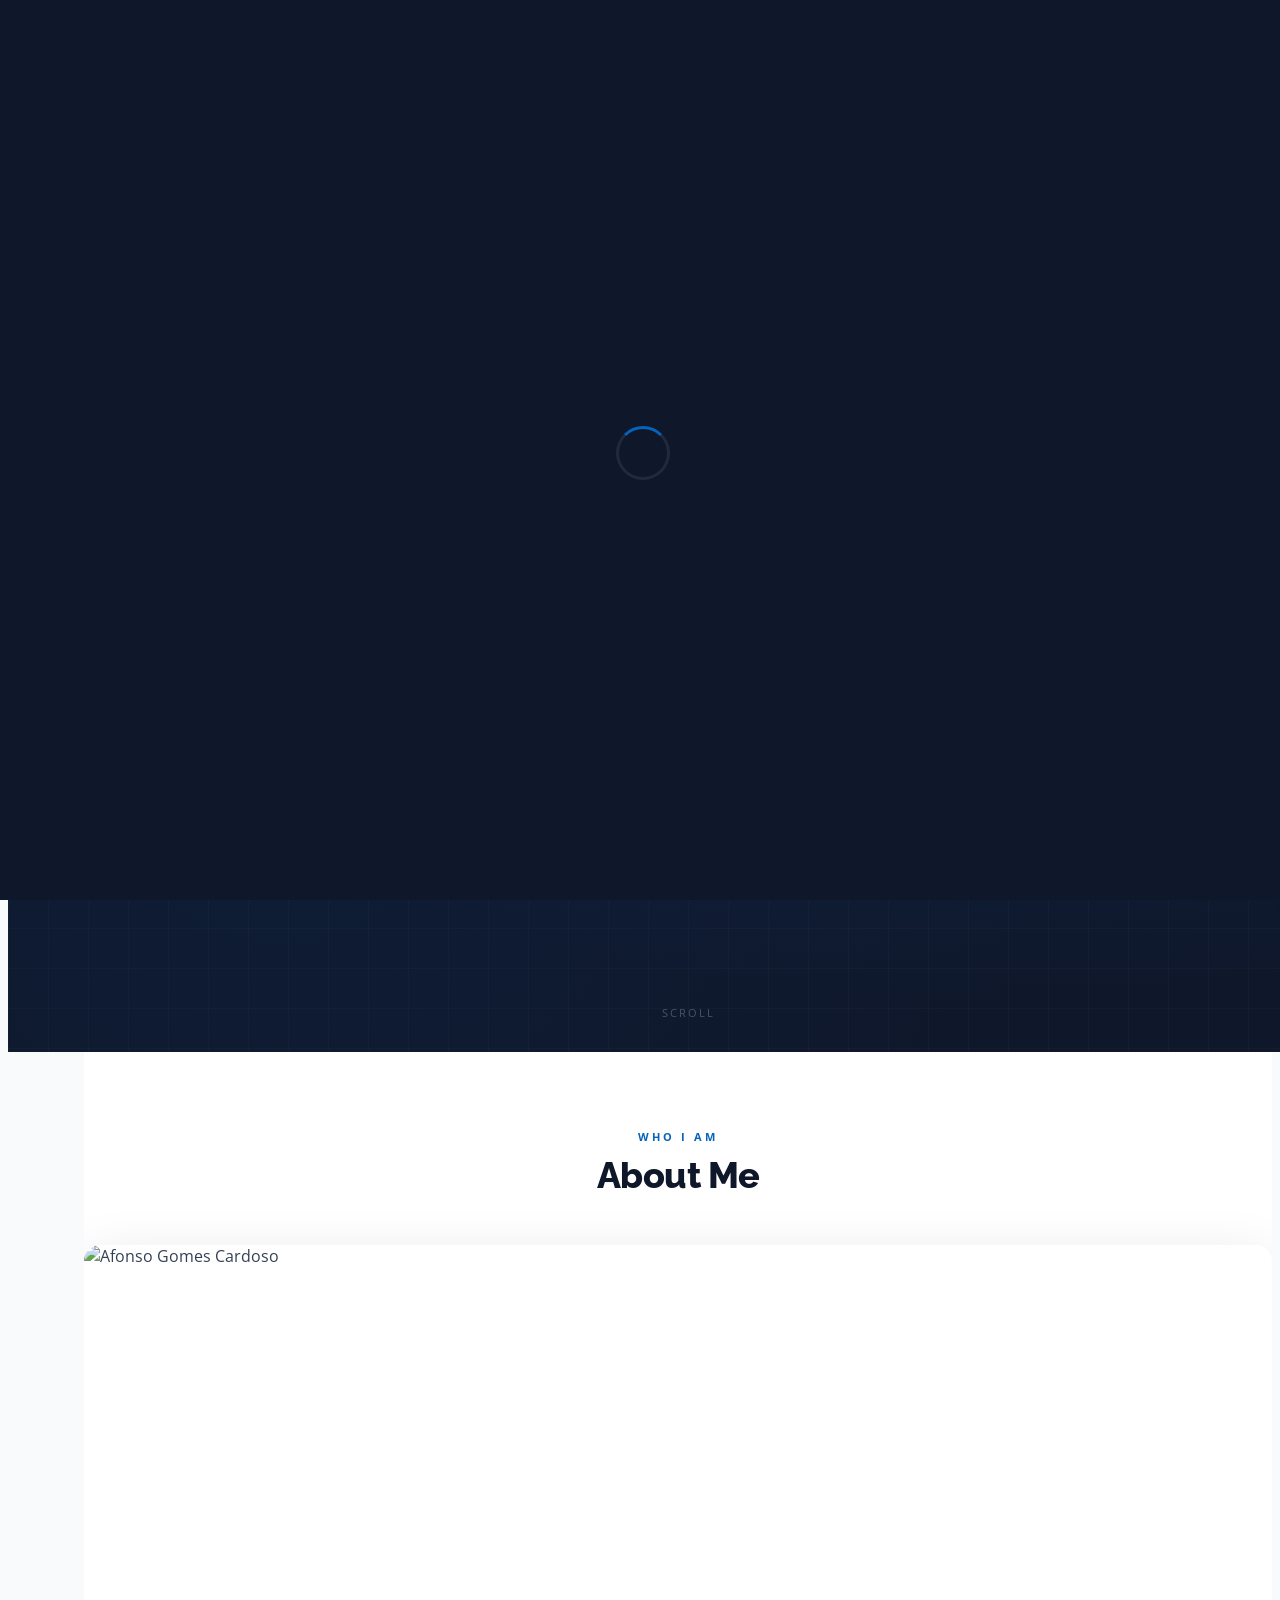
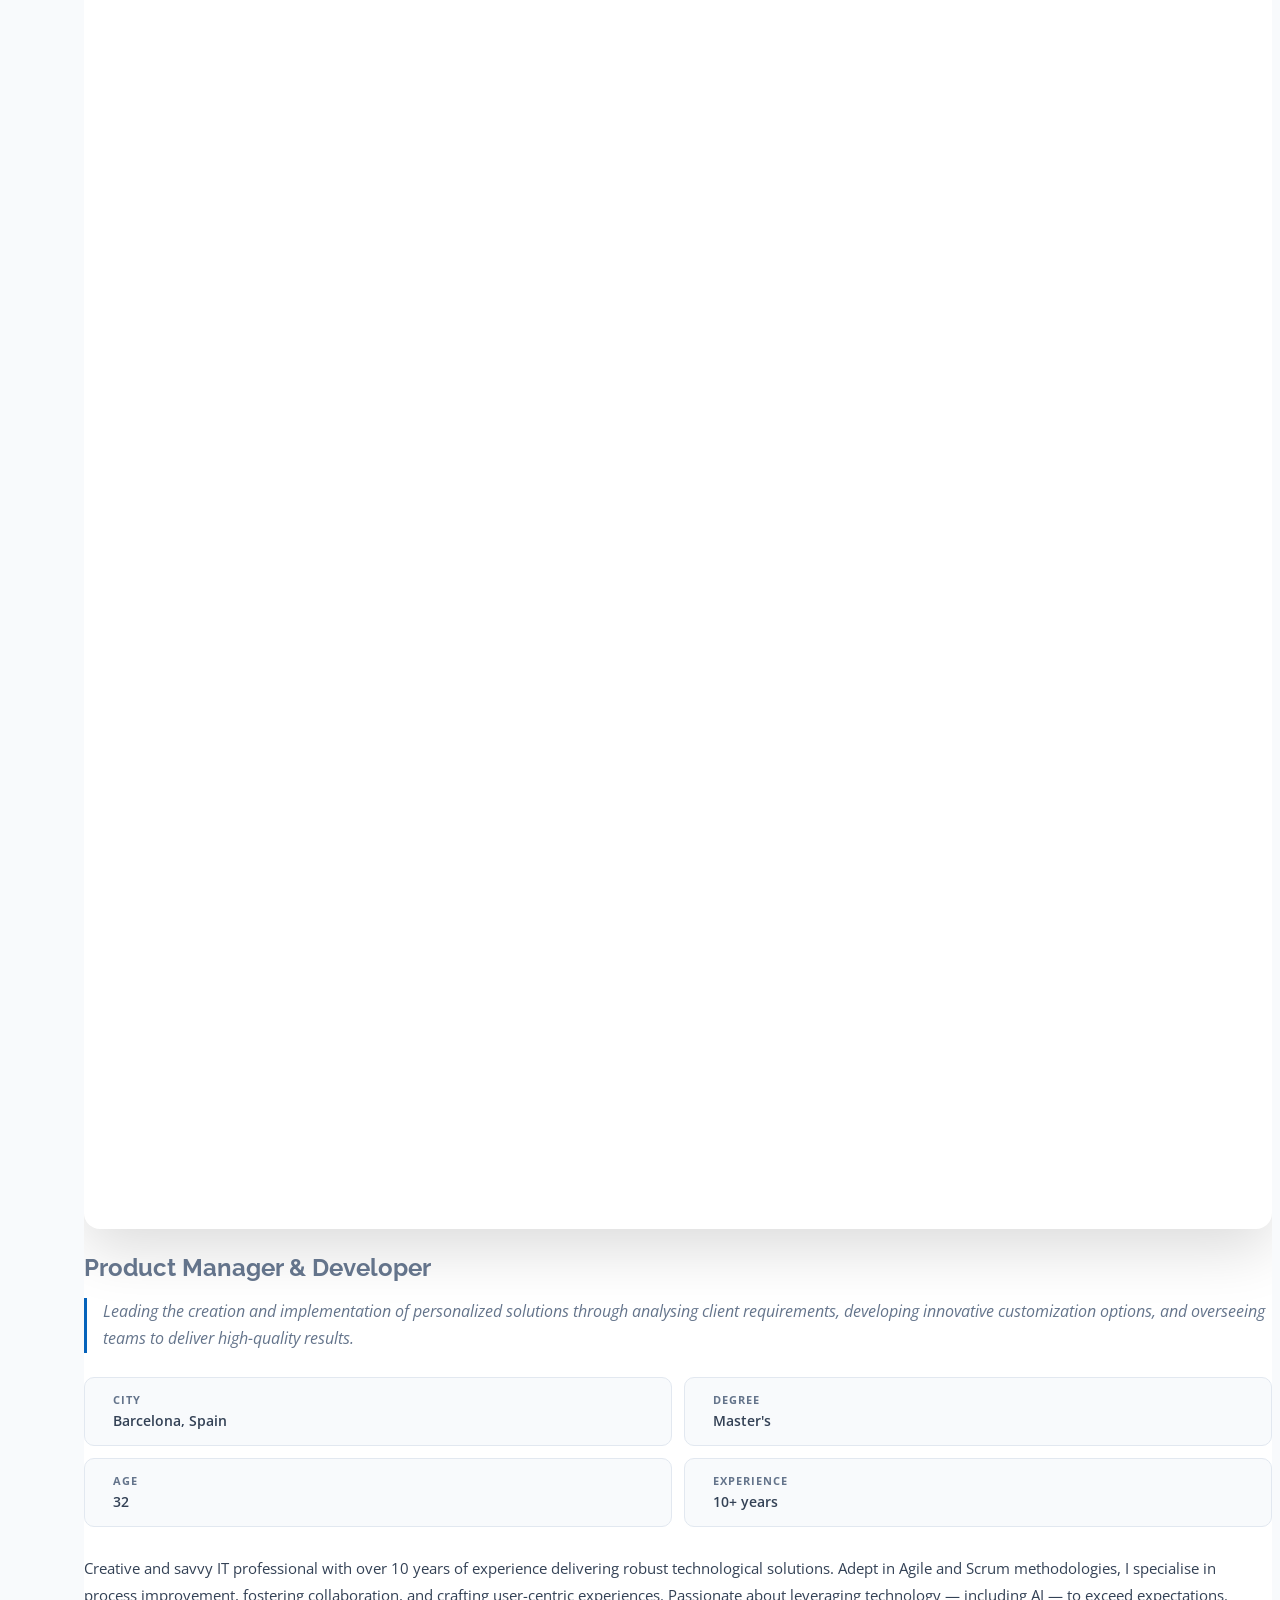
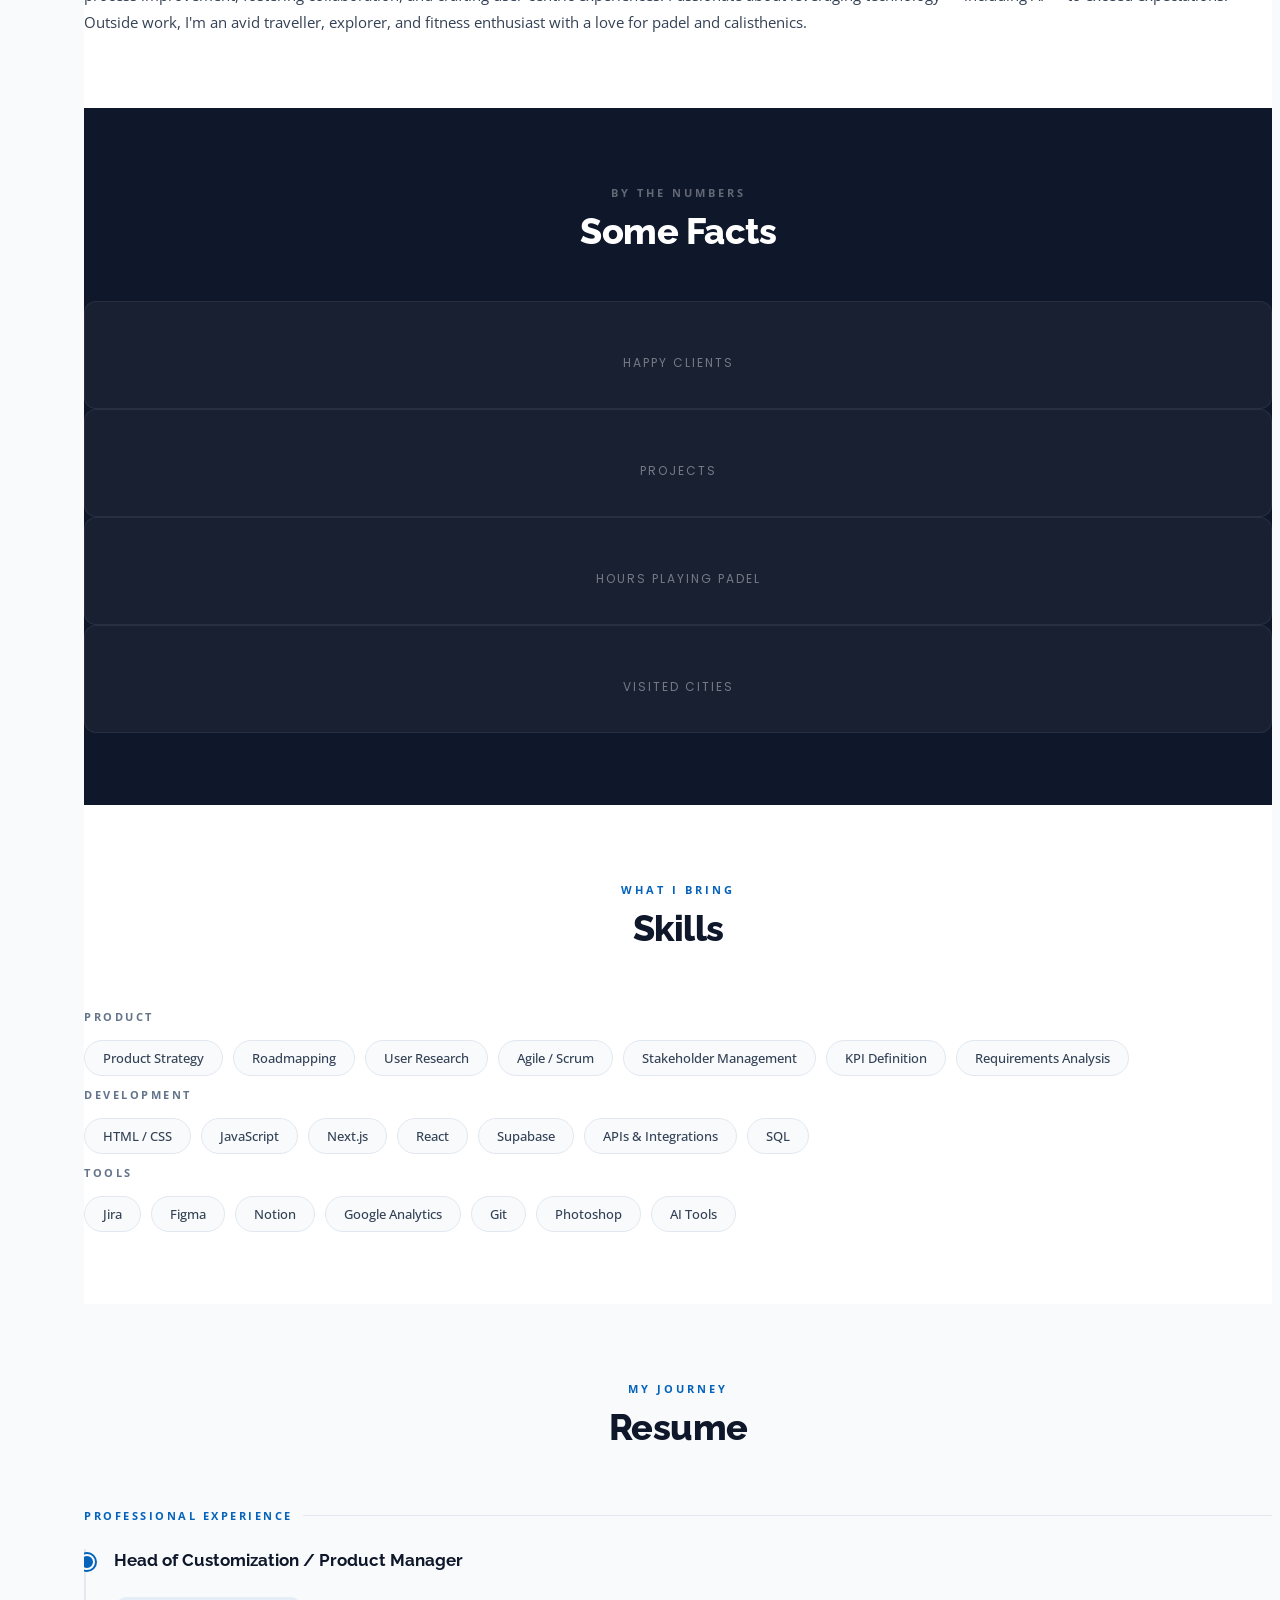
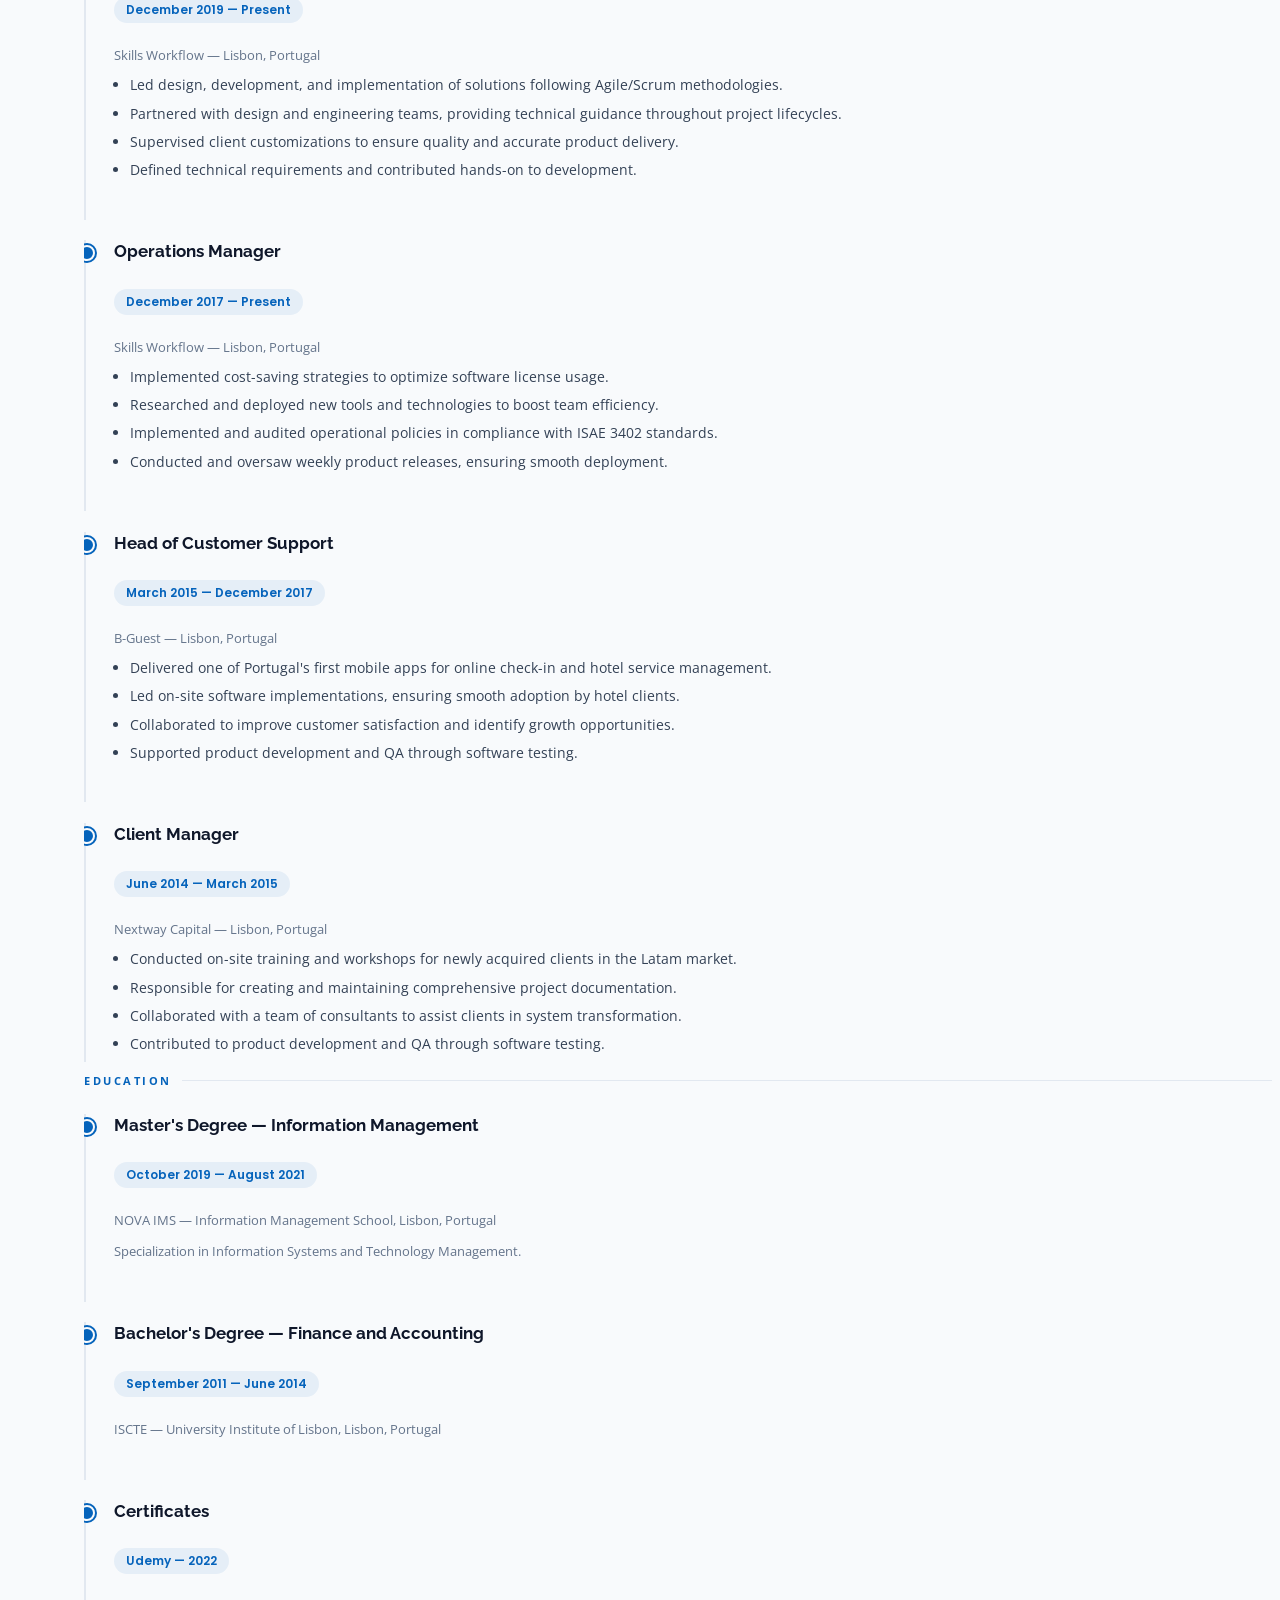
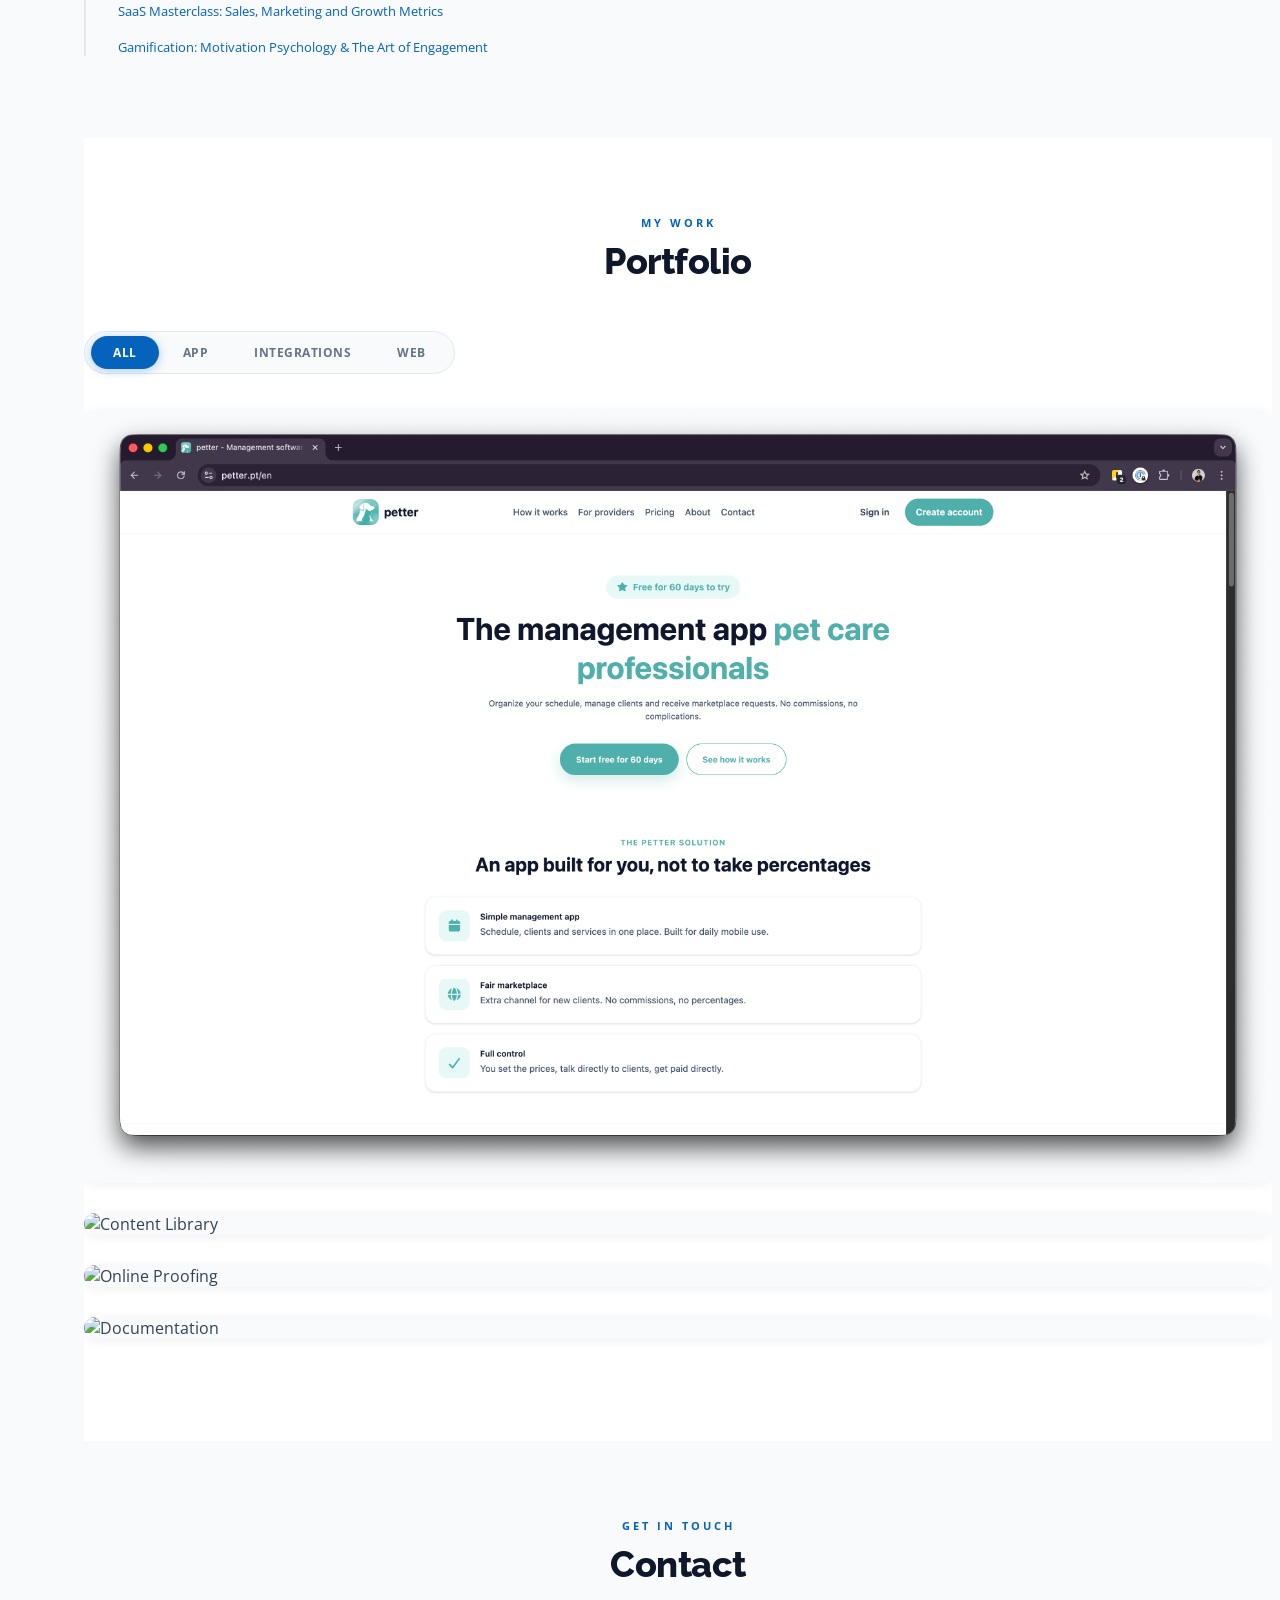
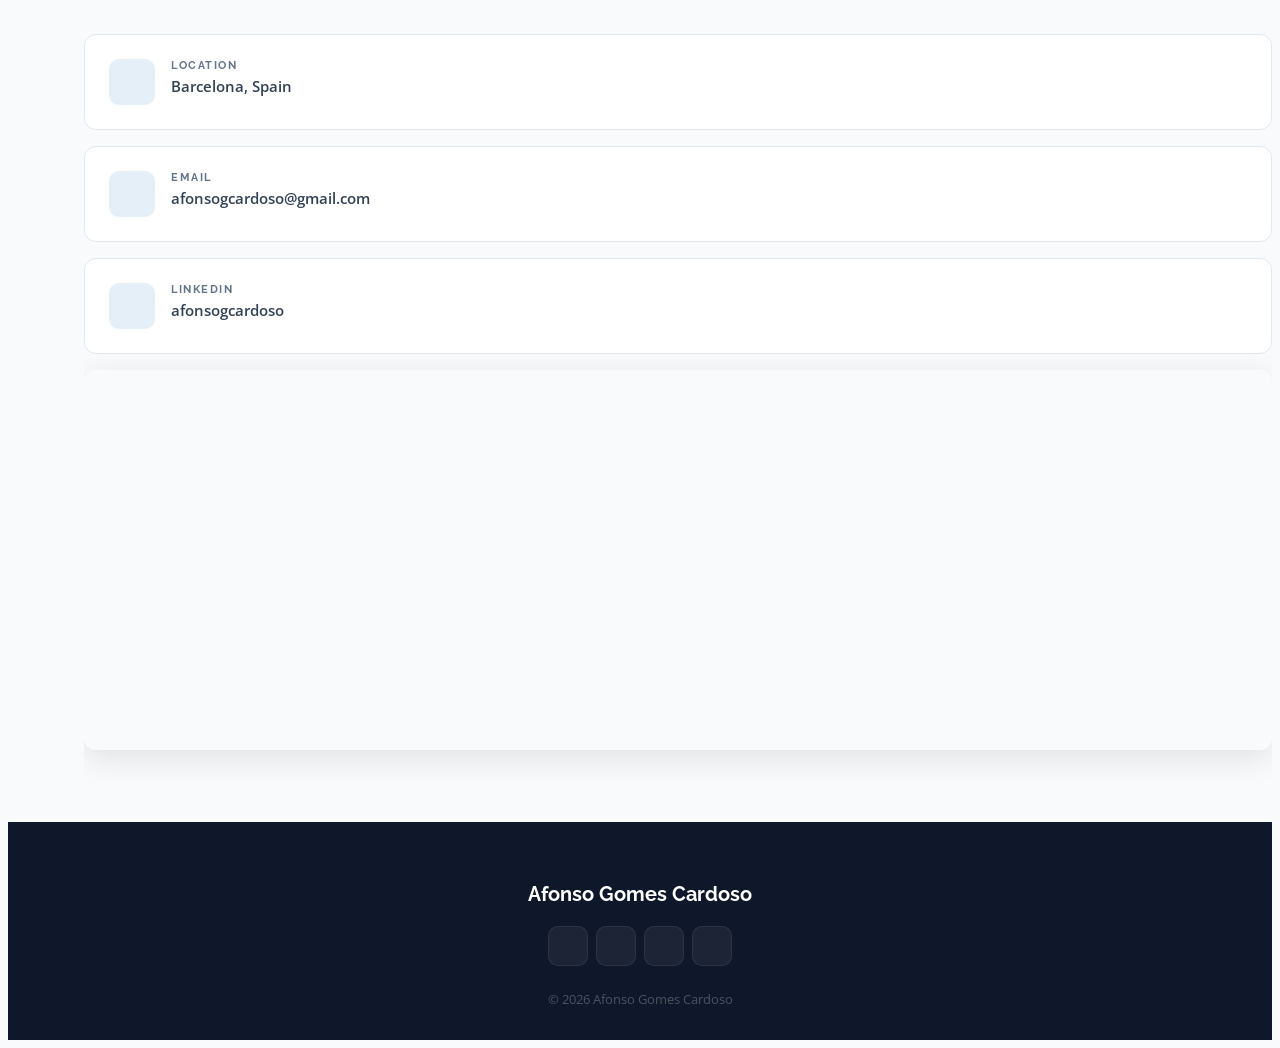
==== index.html @ a1d62394 "Add project details and dynamic rendering for portfolio items - Create a new JavaScript file (projec" ====
<!DOCTYPE html>
<html lang="en">

<head>
  <meta charset="utf-8">
  <meta content="width=device-width, initial-scale=1.0" name="viewport">
  <title>Afonso Gomes Cardoso</title>
  <meta content="Afonso Gomes Cardoso — Product Manager and Developer based in Barcelona. Portfolio of projects in SaaS, integrations, and web." name="description">
  <meta content="Afonso Cardoso, Product Manager, Developer, Portfolio, SaaS, Barcelona" name="keywords">

  <!-- Favicons -->
  <link href="assets/img/favicon.png" rel="icon">
  <link href="assets/img/apple-touch-icon.png" rel="apple-touch-icon">

  <!-- Google Fonts -->
  <link href="https://fonts.googleapis.com/css?family=Open+Sans:300,300i,400,400i,600,600i,700,700i|Raleway:300,300i,400,400i,500,500i,600,600i,700,700i|Poppins:300,300i,400,400i,500,500i,600,600i,700,700i" rel="stylesheet">

  <!-- Vendor CSS -->
  <link href="assets/vendor/aos/aos.css" rel="stylesheet">
  <link href="assets/vendor/bootstrap/css/bootstrap.min.css" rel="stylesheet">
  <link href="assets/vendor/bootstrap-icons/bootstrap-icons.css" rel="stylesheet">
  <link href="assets/vendor/boxicons/css/boxicons.min.css" rel="stylesheet">
  <link href="assets/vendor/glightbox/css/glightbox.min.css" rel="stylesheet">
  <link href="assets/vendor/swiper/swiper-bundle.min.css" rel="stylesheet">

  <!-- Main CSS -->
  <link href="assets/css/style.css" rel="stylesheet">

  <!-- Font Awesome (for fa-* icons) -->
  <script src="https://kit.fontawesome.com/aca8798f2a.js" crossorigin="anonymous"></script>
</head>

<body>

  <!-- Mobile nav toggle -->
  <i class="bi bi-list mobile-nav-toggle d-xl-none"></i>

  <!-- ======= Sidebar ======= -->
  <header id="header" class="d-flex flex-column justify-content-center">
    <nav id="navbar" class="navbar nav-menu">
      <ul>
        <li><a href="#hero"      class="nav-link scrollto active"><i class="bx bx-home"></i>         <span>Home</span></a></li>
        <li><a href="#about"     class="nav-link scrollto">       <i class="bx bx-user"></i>         <span>About</span></a></li>
        <li><a href="#resume"    class="nav-link scrollto">       <i class="bx bx-file-blank"></i>   <span>Resume</span></a></li>
        <li class="has-sub" id="nav-portfolio">
          <a href="#portfolio" class="nav-link scrollto"><i class="bx bx-book-content"></i> <span>Portfolio</span></a>
          <ul class="sub-menu">
            <li><a href="project.html?id=petter">Petter</a></li>
            <li><a href="project.html?id=content-library">Content Library</a></li>
            <li><a href="project.html?id=online-proofing">Online Proofing</a></li>
            <li><a href="project.html?id=documentation">Documentation</a></li>
          </ul>
        </li>
        <li><a href="#contact"   class="nav-link scrollto">       <i class="bx bx-envelope"></i>     <span>Contact</span></a></li>
      </ul>
    </nav>

    <!-- Revolut-style sidebar toggle -->
    <button class="sidebar-toggle-btn" id="sidebarToggle" title="Expand sidebar" aria-label="Toggle sidebar">
      <i class="bi bi-arrow-bar-right"></i>
    </button>
  </header>

  <!-- ======= Hero ======= -->
  <section id="hero">
    <div class="container" data-aos="fade-up" data-aos-delay="100">
      <h1>Afonso Gomes<br>Cardoso</h1>
      <p>I'm a <span class="typed" data-typed-items="Product Manager, Developer, AI Enthusiast, Traveler, Padel Player"></span></p>
      <div class="social-links">
        <a href="https://twitter.com/afonsogcardoso"  target="_blank" title="Twitter">  <i class="fa-brands fa-twitter"></i></a>
        <a href="https://facebook.com/afonsogcardoso" target="_blank" title="Facebook"> <i class="bx bxl-facebook"></i></a>
        <a href="https://instagram.com/afonsogcardoso" target="_blank" title="Instagram"><i class="bx bxl-instagram"></i></a>
        <a href="https://linkedin.com/in/afonsogcardoso" target="_blank" title="LinkedIn"><i class="bx bxl-linkedin"></i></a>
      </div>
    </div>
    <div class="hero-scroll">
      <i class="bi bi-chevron-down"></i>
      <span>scroll</span>
    </div>
  </section>

  <main id="main">

    <!-- ======= About ======= -->
    <section id="about" class="about">
      <div class="container" data-aos="fade-up">

        <div class="section-title">
          <span class="label">Who I am</span>
          <h2>About Me</h2>
        </div>

        <div class="row align-items-center g-5">
          <div class="col-lg-4">
            <div class="profile-img-wrap" data-aos="fade-right" data-aos-delay="100">
              <img src="assets/img/profile-img.jpg" alt="Afonso Gomes Cardoso">
            </div>
          </div>

          <div class="col-lg-8" data-aos="fade-left" data-aos-delay="150">
            <div class="content">
              <h3>Product Manager &amp; Developer</h3>
              <p class="tagline">
                Leading the creation and implementation of personalized solutions through analysing client requirements,
                developing innovative customization options, and overseeing teams to deliver high-quality results.
              </p>

              <div class="info-grid">
                <div class="info-item">
                  <i class="bi bi-geo-alt-fill"></i>
                  <div>
                    <strong>City</strong>
                    <span>Barcelona, Spain</span>
                  </div>
                </div>
                <div class="info-item">
                  <i class="bi bi-mortarboard-fill"></i>
                  <div>
                    <strong>Degree</strong>
                    <span>Master's</span>
                  </div>
                </div>
                <div class="info-item">
                  <i class="bi bi-calendar3"></i>
                  <div>
                    <strong>Age</strong>
                    <span id="ageDisplay"></span>
                  </div>
                </div>
                <div class="info-item">
                  <i class="bi bi-briefcase-fill"></i>
                  <div>
                    <strong>Experience</strong>
                    <span>10+ years</span>
                  </div>
                </div>
              </div>

              <p class="bio">
                Creative and savvy IT professional with over 10 years of experience delivering robust technological
                solutions. Adept in Agile and Scrum methodologies, I specialise in process improvement, fostering
                collaboration, and crafting user-centric experiences. Passionate about leveraging technology —
                including AI — to exceed expectations. Outside work, I'm an avid traveller, explorer, and fitness
                enthusiast with a love for padel and calisthenics.
              </p>
            </div>
          </div>
        </div>

      </div>
    </section>

    <!-- ======= Facts ======= -->
    <section id="facts" class="facts">
      <div class="container" data-aos="fade-up">

        <div class="section-title">
          <span class="label">By the numbers</span>
          <h2>Some Facts</h2>
        </div>

        <div class="row g-4">
          <div class="col-lg-3 col-md-6" data-aos="fade-up" data-aos-delay="0">
            <div class="count-box">
              <i class="bi bi-emoji-smile"></i>
              <span data-purecounter-start="0" data-purecounter-end="232" data-purecounter-duration="1" class="purecounter"></span>
              <p>Happy Clients</p>
            </div>
          </div>
          <div class="col-lg-3 col-md-6" data-aos="fade-up" data-aos-delay="100">
            <div class="count-box">
              <i class="bi bi-journal-richtext"></i>
              <span data-purecounter-start="0" data-purecounter-end="521" data-purecounter-duration="1" class="purecounter"></span>
              <p>Projects</p>
            </div>
          </div>
          <div class="col-lg-3 col-md-6" data-aos="fade-up" data-aos-delay="200">
            <div class="count-box">
              <i class="fa-solid fa-table-tennis-paddle-ball"></i>
              <span data-purecounter-start="0" data-purecounter-end="803" data-purecounter-duration="1" class="purecounter"></span>
              <p>Hours Playing Padel</p>
            </div>
          </div>
          <div class="col-lg-3 col-md-6" data-aos="fade-up" data-aos-delay="300">
            <div class="count-box">
              <i class="fa-solid fa-location-pin"></i>
              <span data-purecounter-start="0" data-purecounter-end="25" data-purecounter-duration="1" class="purecounter"></span>
              <p>Visited Cities</p>
            </div>
          </div>
        </div>

      </div>
    </section>

    <!-- ======= Skills ======= -->
    <section id="skills" class="skills">
      <div class="container" data-aos="fade-up">

        <div class="section-title">
          <span class="label">What I bring</span>
          <h2>Skills</h2>
        </div>

        <div class="row g-5">
          <div class="col-lg-4" data-aos="fade-up" data-aos-delay="0">
            <div class="skill-group">
              <p class="skill-group-title">Product</p>
              <div class="skill-tags">
                <span class="skill-tag">Product Strategy</span>
                <span class="skill-tag">Roadmapping</span>
                <span class="skill-tag">User Research</span>
                <span class="skill-tag">Agile / Scrum</span>
                <span class="skill-tag">Stakeholder Management</span>
                <span class="skill-tag">KPI Definition</span>
                <span class="skill-tag">Requirements Analysis</span>
              </div>
            </div>
          </div>
          <div class="col-lg-4" data-aos="fade-up" data-aos-delay="100">
            <div class="skill-group">
              <p class="skill-group-title">Development</p>
              <div class="skill-tags">
                <span class="skill-tag">HTML / CSS</span>
                <span class="skill-tag">JavaScript</span>
                <span class="skill-tag">Next.js</span>
                <span class="skill-tag">React</span>
                <span class="skill-tag">Supabase</span>
                <span class="skill-tag">APIs &amp; Integrations</span>
                <span class="skill-tag">SQL</span>
              </div>
            </div>
          </div>
          <div class="col-lg-4" data-aos="fade-up" data-aos-delay="200">
            <div class="skill-group">
              <p class="skill-group-title">Tools</p>
              <div class="skill-tags">
                <span class="skill-tag">Jira</span>
                <span class="skill-tag">Figma</span>
                <span class="skill-tag">Notion</span>
                <span class="skill-tag">Google Analytics</span>
                <span class="skill-tag">Git</span>
                <span class="skill-tag">Photoshop</span>
                <span class="skill-tag">AI Tools</span>
              </div>
            </div>
          </div>
        </div>

      </div>
    </section>

    <!-- ======= Resume ======= -->
    <section id="resume" class="resume section-bg">
      <div class="container" data-aos="fade-up">

        <div class="section-title">
          <span class="label">My journey</span>
          <h2>Resume</h2>
        </div>

        <div class="row g-5">

          <!-- Experience -->
          <div class="col-lg-6" data-aos="fade-right" data-aos-delay="0">
            <p class="resume-col-title">Professional Experience</p>

            <div class="resume-item">
              <h4>Head of Customization / Product Manager</h4>
              <h5>December 2019 — Present</h5>
              <p><em>Skills Workflow — Lisbon, Portugal</em></p>
              <ul>
                <li>Led design, development, and implementation of solutions following Agile/Scrum methodologies.</li>
                <li>Partnered with design and engineering teams, providing technical guidance throughout project lifecycles.</li>
                <li>Supervised client customizations to ensure quality and accurate product delivery.</li>
                <li>Defined technical requirements and contributed hands-on to development.</li>
              </ul>
            </div>

            <div class="resume-item">
              <h4>Operations Manager</h4>
              <h5>December 2017 — Present</h5>
              <p><em>Skills Workflow — Lisbon, Portugal</em></p>
              <ul>
                <li>Implemented cost-saving strategies to optimize software license usage.</li>
                <li>Researched and deployed new tools and technologies to boost team efficiency.</li>
                <li>Implemented and audited operational policies in compliance with ISAE 3402 standards.</li>
                <li>Conducted and oversaw weekly product releases, ensuring smooth deployment.</li>
              </ul>
            </div>

            <div class="resume-item">
              <h4>Head of Customer Support</h4>
              <h5>March 2015 — December 2017</h5>
              <p><em>B-Guest — Lisbon, Portugal</em></p>
              <ul>
                <li>Delivered one of Portugal's first mobile apps for online check-in and hotel service management.</li>
                <li>Led on-site software implementations, ensuring smooth adoption by hotel clients.</li>
                <li>Collaborated to improve customer satisfaction and identify growth opportunities.</li>
                <li>Supported product development and QA through software testing.</li>
              </ul>
            </div>

            <div class="resume-item">
              <h4>Client Manager</h4>
              <h5>June 2014 — March 2015</h5>
              <p><em>Nextway Capital — Lisbon, Portugal</em></p>
              <ul>
                <li>Conducted on-site training and workshops for newly acquired clients in the Latam market.</li>
                <li>Responsible for creating and maintaining comprehensive project documentation.</li>
                <li>Collaborated with a team of consultants to assist clients in system transformation.</li>
                <li>Contributed to product development and QA through software testing.</li>
              </ul>
            </div>
          </div>

          <!-- Education -->
          <div class="col-lg-6" data-aos="fade-left" data-aos-delay="100">
            <p class="resume-col-title">Education</p>

            <div class="resume-item">
              <h4>Master's Degree — Information Management</h4>
              <h5>October 2019 — August 2021</h5>
              <p><em>NOVA IMS — Information Management School, Lisbon, Portugal</em></p>
              <p>Specialization in Information Systems and Technology Management.</p>
            </div>

            <div class="resume-item">
              <h4>Bachelor's Degree — Finance and Accounting</h4>
              <h5>September 2011 — June 2014</h5>
              <p><em>ISCTE — University Institute of Lisbon, Lisbon, Portugal</em></p>
            </div>

            <div class="resume-item">
              <h4>Certificates</h4>
              <h5>Udemy — 2022</h5>
              <p>
                <a href="https://www.udemy.com/certificate/UC-fd7ee09e-9f47-40e6-9e43-182b4ed7124b/" target="_blank" class="cert-link">
                  <i class="bi bi-box-arrow-up-right"></i> SaaS Masterclass: Sales, Marketing and Growth Metrics
                </a>
              </p>
              <p>
                <a href="https://www.udemy.com/certificate/UC-fd7ee09e-9f47-40e6-9e43-182b4ed7124b/" target="_blank" class="cert-link">
                  <i class="bi bi-box-arrow-up-right"></i> Gamification: Motivation Psychology &amp; The Art of Engagement
                </a>
              </p>
            </div>
          </div>

        </div>
      </div>
    </section>

    <!-- ======= Portfolio ======= -->
    <section id="portfolio" class="portfolio">
      <div class="container" data-aos="fade-up">

        <div class="section-title">
          <span class="label">My work</span>
          <h2>Portfolio</h2>
        </div>

        <div class="row">
          <div class="col-lg-12 d-flex justify-content-center" data-aos="fade-up" data-aos-delay="100">
            <ul id="portfolio-flters">
              <li data-filter="*" class="filter-active">All</li>
              <li data-filter=".filter-app">App</li>
              <li data-filter=".filter-integration">Integrations</li>
              <li data-filter=".filter-web">Web</li>
            </ul>
          </div>
        </div>

        <div class="row portfolio-container" data-aos="fade-up" data-aos-delay="200">

          <div class="col-lg-4 col-md-6 portfolio-item filter-app">
            <div class="portfolio-wrap" data-project="petter">
              <img src="assets/img/portfolio/petter.png" class="img-fluid" alt="Petter">
              <div class="portfolio-info">
                <h4>Petter</h4>
                <p>Web App &amp; iOS</p>
                <span class="portfolio-cta">View Project <i class="bi bi-arrow-right"></i></span>
              </div>
            </div>
          </div>

          <div class="col-lg-4 col-md-6 portfolio-item filter-integration">
            <div class="portfolio-wrap" data-project="content-library">
              <img src="assets/img/portfolio/content-library.png" class="img-fluid" alt="Content Library">
              <div class="portfolio-info">
                <h4>Content Library</h4>
                <p>DAM Integration</p>
                <span class="portfolio-cta">View Project <i class="bi bi-arrow-right"></i></span>
              </div>
            </div>
          </div>

          <div class="col-lg-4 col-md-6 portfolio-item filter-integration">
            <div class="portfolio-wrap" data-project="online-proofing">
              <img src="assets/img/portfolio/online-proofing.png" class="img-fluid" alt="Online Proofing">
              <div class="portfolio-info">
                <h4>Online Proofing</h4>
                <p>Platform Integration</p>
                <span class="portfolio-cta">View Project <i class="bi bi-arrow-right"></i></span>
              </div>
            </div>
          </div>

          <div class="col-lg-4 col-md-6 portfolio-item filter-web">
            <div class="portfolio-wrap" data-project="documentation">
              <img src="assets/img/portfolio/documentation.png" class="img-fluid" alt="Documentation">
              <div class="portfolio-info">
                <h4>Documentation</h4>
                <p>Knowledge Base</p>
                <span class="portfolio-cta">View Project <i class="bi bi-arrow-right"></i></span>
              </div>
            </div>
          </div>

        </div>

      </div>
    </section>

    <!-- ======= Contact ======= -->
    <section id="contact" class="contact section-bg">
      <div class="container" data-aos="fade-up">

        <div class="section-title">
          <span class="label">Get in touch</span>
          <h2>Contact</h2>
        </div>

        <div class="row g-4 align-items-start">
          <div class="col-lg-4" data-aos="fade-right" data-aos-delay="100">

            <div class="info-card">
              <div class="icon"><i class="bi bi-geo-alt"></i></div>
              <div>
                <h4>Location</h4>
                <p>Barcelona, Spain</p>
              </div>
            </div>

            <div class="info-card">
              <div class="icon"><i class="bi bi-envelope"></i></div>
              <div>
                <h4>Email</h4>
                <p><a href="mailto:afonsogcardoso@gmail.com">afonsogcardoso@gmail.com</a></p>
              </div>
            </div>

            <div class="info-card">
              <div class="icon"><i class="bx bxl-linkedin"></i></div>
              <div>
                <h4>LinkedIn</h4>
                <p><a href="https://linkedin.com/in/afonsogcardoso" target="_blank">afonsogcardoso</a></p>
              </div>
            </div>

          </div>

          <div class="col-lg-8" data-aos="fade-left" data-aos-delay="150">
            <div class="map-wrap">
              <iframe src="https://www.google.com/maps/d/embed?mid=1mO9BC2ld4XmUBablrmhHzCXHt04nGuI&ehbc=2E312F&noprof=1" allowfullscreen loading="lazy"></iframe>
            </div>
          </div>
        </div>

      </div>
    </section>

  </main>

  <!-- ======= Footer ======= -->
  <footer id="footer">
    <div class="container">
      <h3>Afonso Gomes Cardoso</h3>
      <div class="social-links">
        <a href="https://twitter.com/afonsogcardoso"   target="_blank" title="Twitter">  <i class="bx bxl-twitter"></i></a>
        <a href="https://facebook.com/afonsogcardoso"  target="_blank" title="Facebook"> <i class="bx bxl-facebook"></i></a>
        <a href="https://instagram.com/afonsogcardoso" target="_blank" title="Instagram"><i class="bx bxl-instagram"></i></a>
        <a href="https://linkedin.com/in/afonsogcardoso" target="_blank" title="LinkedIn"><i class="bx bxl-linkedin"></i></a>
      </div>
      <div class="copyright">
        &copy; <span id="footerYear"></span> Afonso Gomes Cardoso
      </div>
    </div>
  </footer>

  <!-- ======= Portfolio Drawer ======= -->
  <div class="portfolio-drawer" id="portfolioDrawer" role="dialog" aria-modal="true" aria-label="Project details">
    <div class="drawer-overlay" id="drawerOverlay"></div>
    <div class="drawer-panel" id="drawerPanel">
      <div class="drawer-header">
        <div class="drawer-meta">
          <span class="drawer-category" id="drawerCategory"></span>
          <h2 class="drawer-title" id="drawerTitle"></h2>
        </div>
        <button class="drawer-close" id="drawerClose" aria-label="Close"><i class="bi bi-x-lg"></i></button>
      </div>
      <div class="drawer-body" id="drawerBody"></div>
    </div>
  </div>

  <div id="preloader"></div>
  <a href="#" class="back-to-top d-flex align-items-center justify-content-center">
    <i class="bi bi-arrow-up-short"></i>
  </a>

  <!-- Vendor JS -->
  <script src="assets/vendor/aos/aos.js"></script>
  <script src="assets/vendor/bootstrap/js/bootstrap.bundle.min.js"></script>
  <script src="assets/vendor/glightbox/js/glightbox.min.js"></script>
  <script src="assets/vendor/isotope-layout/isotope.pkgd.min.js"></script>
  <script src="assets/vendor/php-email-form/validate.js"></script>
  <script src="assets/vendor/purecounter/purecounter.js"></script>
  <script src="assets/vendor/swiper/swiper-bundle.min.js"></script>
  <script src="assets/vendor/typed.js/typed.min.js"></script>
  <script src="assets/vendor/waypoints/noframework.waypoints.js"></script>

  <!-- Main JS -->
  <script src="assets/js/main.js"></script>

  <script>
    /* ── Utilities ─────────────────────────────────────────── */
    document.getElementById('footerYear').textContent = new Date().getFullYear();
    (function() {
      var dob = new Date(1993, 11, 23), today = new Date();
      var age = today.getFullYear() - dob.getFullYear();
      if (today < new Date(today.getFullYear(), dob.getMonth(), dob.getDate())) age--;
      var el = document.getElementById('ageDisplay');
      if (el) el.textContent = age;
    })();

    /* ── Sidebar Toggle (Revolut-style) ────────────────────── */
    (function() {
      var header  = document.getElementById('header');
      var main    = document.getElementById('main');
      var btn     = document.getElementById('sidebarToggle');
      var icon    = btn.querySelector('i');

      function setExpanded(expanded) {
        header.classList.toggle('sidebar-expanded', expanded);
        main.classList.toggle('sidebar-expanded', expanded);
        icon.className = expanded ? 'bi bi-arrow-bar-left' : 'bi bi-arrow-bar-right';
        btn.title = expanded ? 'Collapse sidebar' : 'Expand sidebar';
        try { localStorage.setItem('sidebarExpanded', expanded ? '1' : '0'); } catch(e) {}
      }

      // Restore saved state
      try {
        if (localStorage.getItem('sidebarExpanded') === '1') setExpanded(true);
      } catch(e) {}

      btn.addEventListener('click', function() {
        setExpanded(!header.classList.contains('sidebar-expanded'));
      });
    })();

    /* ── Portfolio sub-menu toggle ─────────────────────────── */
    (function() {
      var portfolioLi = document.getElementById('nav-portfolio');
      if (!portfolioLi) return;
      portfolioLi.querySelector('a.scrollto').addEventListener('click', function() {
        portfolioLi.classList.toggle('open');
      });
    })();

    /* ── Portfolio Drawer ───────────────────────────────────── */
    (function() {
      var projects = {
        'petter': {
          title:       'Petter',
          category:    'App · Web & iOS',
          image:       'assets/img/portfolio/petter-webapp.png',
          description: 'A scheduling and client management platform built for pet care service providers — groomers, vets, pet sitters, and pet hotels. Manage appointments, clients, and animals in one place, all without commission fees.',
          highlights: [
            'Calendar-based scheduling with day, week, month, and list views',
            'Unlimited client & animal profiles with medical history and notes',
            'Commission-free marketplace to attract new customers',
            'Stripe-powered payment links + native iOS app with offline support',
            'Team access with role-based permissions (Owner, Admin, Member)',
            'Recurring appointments, custom intake forms, and WhatsApp confirmations'
          ],
          link:          'project.html?id=petter',
          linkLabel:     'Full Case Study',
          externalLink:  'https://petter.pt',
          externalLabel: 'Visit petter.pt'
        },
        'content-library': {
          title:       'Content Library',
          category:    'Integration · DAM',
          image:       'assets/img/portfolio/content-library.png',
          description: 'Integration between a project management platform and a Digital Asset Management (DAM) system, enabling seamless asset discovery and task creation without leaving the core workflow.',
          highlights: [
            'Embedded DAM search and filtering inside the project management UI',
            'Asset selection and batch management via shopping cart',
            'Structured process for specifying asset changes and modifications',
            'Automated task generation directly from asset requests'
          ],
          link:      'project.html?id=content-library',
          linkLabel: 'Full Case Study'
        },
        'online-proofing': {
          title:       'Online Proofing',
          category:    'Integration · Review & Approval',
          image:       'assets/img/portfolio/online-proofing.png',
          description: 'Integration between a project management platform and an online proofing tool, bringing review and approval workflows directly into the core application — no context switching required.',
          highlights: [
            'Embedded proofing viewer inside the project management context',
            'Real-time annotations and feedback synchronisation',
            'Automated approval status updates to project tasks',
            'File versioning maintained consistently across both platforms'
          ],
          link:      'project.html?id=online-proofing',
          linkLabel: 'Full Case Study'
        },
        'documentation': {
          title:       'Documentation',
          category:    'Web · Knowledge Base',
          image:       'assets/img/portfolio/documentation.png',
          description: 'A documentation website to centralise product knowledge, guides, and release notes — making information accessible to both customers and internal teams in a clean, searchable format.',
          highlights: [
            'Full-text search across all articles and categories',
            'Versioned content for different product releases',
            'Structured navigation with clear hierarchy',
            'Embedded videos, screenshots, and interactive examples'
          ],
          link:      'project.html?id=documentation',
          linkLabel: 'Full Case Study'
        }
      };

      var drawer       = document.getElementById('portfolioDrawer');
      var drawerTitle  = document.getElementById('drawerTitle');
      var drawerCat    = document.getElementById('drawerCategory');
      var drawerBody   = document.getElementById('drawerBody');
      var drawerOverlay= document.getElementById('drawerOverlay');
      var drawerClose  = document.getElementById('drawerClose');

      function openDrawer(key) {
        var p = projects[key];
        if (!p) return;

        drawerTitle.textContent = p.title;
        drawerCat.textContent   = p.category;

        var bullets = p.highlights.map(function(h) {
          return '<li>' + h + '</li>';
        }).join('');

        var extBtn = p.externalLink
          ? '<a href="' + p.externalLink + '" target="_blank" rel="noopener" class="drawer-btn-secondary">'
            + '<i class="bi bi-box-arrow-up-right"></i> ' + (p.externalLabel || 'Visit Site') + '</a>'
          : '';

        drawerBody.innerHTML =
          '<img src="' + p.image + '" class="drawer-screenshot" alt="' + p.title + '">' +
          '<div class="drawer-content">' +
            '<span class="drawer-label">About this project</span>' +
            '<p class="drawer-description">' + p.description + '</p>' +
            '<span class="drawer-label">Highlights</span>' +
            '<ul class="drawer-highlights">' + bullets + '</ul>' +
          '</div>' +
          '<div class="drawer-actions">' +
            '<a href="' + p.link + '" class="drawer-btn-primary">' +
              '<i class="bi bi-arrow-right"></i> ' + (p.linkLabel || 'View Details') +
            '</a>' +
            extBtn +
          '</div>';

        drawer.classList.add('open');
        document.body.style.overflow = 'hidden';
        drawerClose.focus();
      }

      function closeDrawer() {
        drawer.classList.remove('open');
        document.body.style.overflow = '';
      }

      document.querySelectorAll('.portfolio-wrap[data-project]').forEach(function(wrap) {
        wrap.addEventListener('click', function() { openDrawer(this.dataset.project); });
        // Keyboard accessibility
        wrap.setAttribute('tabindex', '0');
        wrap.addEventListener('keydown', function(e) {
          if (e.key === 'Enter' || e.key === ' ') { e.preventDefault(); openDrawer(this.dataset.project); }
        });
      });

      drawerOverlay.addEventListener('click', closeDrawer);
      drawerClose.addEventListener('click', closeDrawer);
      document.addEventListener('keydown', function(e) {
        if (e.key === 'Escape') closeDrawer();
      });
    })();
  </script>

</body>
</html>
---- assets/css/style.css ----
/*--------------------------------------------------------------
# Design System
--------------------------------------------------------------*/
:root {
  --primary:      #0563bb;
  --primary-dark: #0449a0;
  --dark:         #0f172a;
  --dark-2:       #1e293b;
  --text:         #334155;
  --text-light:   #64748b;
  --bg:           #f8fafc;
  --bg-alt:       #ffffff;
  --border:       #e2e8f0;
  --radius:       12px;
  --shadow-sm:    0 2px 12px rgba(0,0,0,0.06);
  --shadow-md:    0 8px 32px rgba(0,0,0,0.10);
  --shadow-lg:    0 20px 60px rgba(0,0,0,0.14);
}

/*--------------------------------------------------------------
# General
--------------------------------------------------------------*/
body {
  font-family: "Open Sans", sans-serif;
  color: var(--text);
  background: var(--bg);
}
a { color: var(--primary); text-decoration: none; }
a:hover { color: var(--primary-dark); text-decoration: none; }
h1, h2, h3, h4, h5, h6 { font-family: "Raleway", sans-serif; }

/*--------------------------------------------------------------
# Back to top
--------------------------------------------------------------*/
.back-to-top {
  position: fixed;
  visibility: hidden;
  opacity: 0;
  right: 20px;
  bottom: 20px;
  z-index: 996;
  background: var(--primary);
  width: 40px;
  height: 40px;
  border-radius: 10px;
  transition: all 0.3s;
  box-shadow: 0 4px 16px rgba(5,99,187,0.35);
}
.back-to-top i { font-size: 22px; color: #fff; line-height: 0; }
.back-to-top:hover { background: var(--primary-dark); transform: translateY(-2px); }
.back-to-top.active { visibility: visible; opacity: 1; }

/*--------------------------------------------------------------
# Preloader
--------------------------------------------------------------*/
#preloader {
  position: fixed;
  top: 0; left: 0; right: 0; bottom: 0;
  z-index: 9999;
  background: var(--dark);
}
#preloader:before {
  content: "";
  position: fixed;
  top: calc(50% - 24px);
  left: calc(50% - 24px);
  border: 3px solid rgba(255,255,255,0.08);
  border-top-color: var(--primary);
  border-radius: 50%;
  width: 48px;
  height: 48px;
  animation: animate-preloader 0.7s linear infinite;
}
@keyframes animate-preloader {
  0%   { transform: rotate(0deg); }
  100% { transform: rotate(360deg); }
}

/*--------------------------------------------------------------
# Disable AOS delay on mobile
--------------------------------------------------------------*/
@media screen and (max-width: 768px) {
  [data-aos-delay] { transition-delay: 0 !important; }
}

/*--------------------------------------------------------------
# Header / Sidebar
--------------------------------------------------------------*/
#header {
  position: fixed;
  top: 0; left: 0; bottom: 0;
  z-index: 9997;
  padding: 20px 12px;
  background: var(--dark);
  width: 76px;
  transition: all 0.3s;
  overflow: hidden;
  display: flex;
  flex-direction: column;
  justify-content: center;
}
@media (max-width: 992px) {
  #header {
    width: 280px;
    left: -280px;
    padding: 24px 20px;
  }
}
@media (min-width: 992px) {
  #main { margin-left: 76px; }
}

/*--------------------------------------------------------------
# Navigation
--------------------------------------------------------------*/
.nav-menu { padding: 0; display: block; }
.nav-menu * { margin: 0; padding: 0; list-style: none; }
.nav-menu > ul > li { position: relative; white-space: nowrap; }

.nav-menu a,
.nav-menu a:focus {
  display: flex;
  align-items: center;
  color: rgba(255,255,255,0.45);
  padding: 10px 14px;
  margin-bottom: 4px;
  font-size: 14px;
  border-radius: 10px;
  height: 50px;
  width: 100%;
  overflow: hidden;
  transition: 0.25s;
}
.nav-menu a i,
.nav-menu a:focus i { font-size: 20px; min-width: 20px; }

.nav-menu a span,
.nav-menu a:focus span {
  padding-left: 10px;
  color: rgba(255,255,255,0.45);
  font-weight: 500;
}

@media (min-width: 992px) {
  .nav-menu a,
  .nav-menu a:focus { width: 50px; }
  .nav-menu a span,
  .nav-menu a:focus span { display: none; }
}

.nav-menu a:hover,
.nav-menu .active,
.nav-menu .active:focus,
.nav-menu li:hover > a {
  color: #fff;
  background: rgba(255,255,255,0.08);
}
.nav-menu a:hover span,
.nav-menu .active span,
.nav-menu .active:focus span,
.nav-menu li:hover > a span {
  display: block;
  color: #fff;
}
.nav-menu a:hover,
.nav-menu li:hover > a { width: 180px; color: #fff; }
.nav-menu .active,
.nav-menu .active:focus {
  background: var(--primary) !important;
  color: #fff !important;
}
.nav-menu .active span,
.nav-menu .active:focus span { color: #fff !important; }

/*--------------------------------------------------------------
# Mobile nav toggle
--------------------------------------------------------------*/
.mobile-nav-toggle {
  position: fixed;
  right: 12px; top: 12px;
  z-index: 9998;
  border: 0;
  background: rgba(255,255,255,0.9);
  font-size: 24px;
  transition: all 0.3s;
  outline: none !important;
  line-height: 0;
  cursor: pointer;
  border-radius: 8px;
  padding: 8px;
  box-shadow: var(--shadow-sm);
}
.mobile-nav-toggle i { color: var(--dark); }
.mobile-nav-active { overflow: hidden; }
.mobile-nav-active #header { left: 0; }
.mobile-nav-active .mobile-nav-toggle {
  color: #fff;
  background: var(--primary);
  box-shadow: none;
}

/*--------------------------------------------------------------
# Hero
--------------------------------------------------------------*/
#hero {
  width: 100%;
  height: 100vh;
  min-height: 600px;
  background: var(--dark);
  position: relative;
  overflow: hidden;
  display: flex;
  flex-direction: column;
  justify-content: center;
}
#hero::before {
  content: "";
  position: absolute;
  inset: 0;
  background:
    radial-gradient(ellipse at 75% 50%, rgba(5,99,187,0.18) 0%, transparent 65%),
    radial-gradient(ellipse at 20% 80%, rgba(5,99,187,0.08) 0%, transparent 50%);
  pointer-events: none;
}
/* subtle grid texture */
#hero::after {
  content: "";
  position: absolute;
  inset: 0;
  background-image:
    linear-gradient(rgba(255,255,255,0.02) 1px, transparent 1px),
    linear-gradient(90deg, rgba(255,255,255,0.02) 1px, transparent 1px);
  background-size: 40px 40px;
  pointer-events: none;
}
@media (min-width: 992px) {
  #hero { padding-left: 96px; }
}
#hero .container { position: relative; z-index: 1; }

#hero h1 {
  margin: 0;
  font-size: 60px;
  font-weight: 800;
  line-height: 1.1;
  color: #fff;
  letter-spacing: -1.5px;
}
#hero p {
  color: rgba(255,255,255,0.6);
  margin: 20px 0 0;
  font-size: 22px;
  font-family: "Poppins", sans-serif;
  font-weight: 300;
}
#hero p span { color: var(--primary); font-weight: 500; }

#hero .social-links { margin-top: 40px; display: flex; gap: 10px; }
#hero .social-links a {
  display: inline-flex;
  align-items: center;
  justify-content: center;
  width: 42px; height: 42px;
  font-size: 17px;
  color: rgba(255,255,255,0.55);
  background: rgba(255,255,255,0.07);
  border: 1px solid rgba(255,255,255,0.08);
  border-radius: 10px;
  transition: all 0.25s;
}
#hero .social-links a:hover {
  color: #fff;
  background: var(--primary);
  border-color: var(--primary);
  transform: translateY(-2px);
}

#hero .hero-scroll {
  position: absolute;
  bottom: 32px;
  left: 50%;
  transform: translateX(-50%);
  display: flex;
  flex-direction: column;
  align-items: center;
  gap: 6px;
  color: rgba(255,255,255,0.25);
  font-size: 11px;
  letter-spacing: 2px;
  text-transform: uppercase;
  z-index: 1;
}
#hero .hero-scroll i {
  font-size: 18px;
  animation: heroScrollBounce 2s ease-in-out infinite;
}
@keyframes heroScrollBounce {
  0%, 100% { transform: translateY(0); }
  50%       { transform: translateY(5px); }
}

@media (max-width: 992px) {
  #hero { text-align: center; }
  #hero h1 { font-size: 38px; letter-spacing: -1px; }
  #hero p { font-size: 18px; }
  #hero .social-links { justify-content: center; }
  #hero .hero-scroll { display: none; }
}

/*--------------------------------------------------------------
# Sections General
--------------------------------------------------------------*/
section { padding: 72px 0; overflow: hidden; }
.section-bg { background: var(--bg); }

.section-title {
  text-align: center;
  padding-bottom: 48px;
}
.section-title .label {
  display: inline-block;
  font-size: 11px;
  font-weight: 700;
  text-transform: uppercase;
  letter-spacing: 3px;
  color: var(--primary);
  margin-bottom: 10px;
}
.section-title h2 {
  font-size: 36px;
  font-weight: 800;
  color: var(--dark);
  margin: 0;
  letter-spacing: -0.5px;
  line-height: 1.2;
}
/* Remove old underline decorations */
.section-title h2::before,
.section-title h2::after { display: none; }

/*--------------------------------------------------------------
# About
--------------------------------------------------------------*/
.about { background: var(--bg-alt); }

.about .profile-img-wrap {
  border-radius: 16px;
  overflow: hidden;
  box-shadow: var(--shadow-lg);
  aspect-ratio: 3/4;
}
.about .profile-img-wrap img {
  width: 100%;
  height: 100%;
  object-fit: cover;
  display: block;
}

.about .content h3 {
  font-size: 24px;
  font-weight: 700;
  color: var(--text-light);
  margin-bottom: 8px;
}
.about .content .tagline {
  font-size: 16px;
  font-style: italic;
  color: var(--text-light);
  line-height: 1.7;
  margin-bottom: 24px;
  padding-left: 16px;
  border-left: 3px solid var(--primary);
}
.about .info-grid {
  display: grid;
  grid-template-columns: 1fr 1fr;
  gap: 12px;
  margin-bottom: 28px;
}
.about .info-item {
  display: flex;
  align-items: center;
  gap: 12px;
  background: var(--bg);
  border: 1px solid var(--border);
  border-radius: 10px;
  padding: 14px 16px;
}
.about .info-item i {
  font-size: 18px;
  color: var(--primary);
  flex-shrink: 0;
}
.about .info-item strong {
  display: block;
  font-size: 11px;
  text-transform: uppercase;
  letter-spacing: 1px;
  color: var(--text-light);
  margin-bottom: 2px;
}
.about .info-item span {
  font-size: 14px;
  font-weight: 600;
  color: var(--text);
}
.about .bio {
  font-size: 15px;
  line-height: 1.8;
  color: var(--text);
  margin: 0;
}

/*--------------------------------------------------------------
# Facts
--------------------------------------------------------------*/
.facts { background: var(--dark); }
.facts .section-title .label  { color: rgba(255,255,255,0.35); }
.facts .section-title h2      { color: #fff; }

.facts .count-box {
  text-align: center;
  padding: 36px 24px;
  background: rgba(255,255,255,0.04);
  border: 1px solid rgba(255,255,255,0.07);
  border-radius: var(--radius);
  transition: all 0.3s;
  margin-top: 0;
  position: relative;
}
.facts .count-box:hover {
  background: rgba(5,99,187,0.15);
  border-color: rgba(5,99,187,0.35);
  transform: translateY(-4px);
}
/* override old absolute-positioned icon */
.facts .count-box i {
  position: static !important;
  transform: none !important;
  left: auto !important;
  top: auto !important;
  background: none !important;
  width: auto !important;
  height: auto !important;
  border-radius: 0 !important;
  font-size: 28px;
  color: var(--primary);
  margin-bottom: 16px;
  display: block;
}
.facts .count-box span {
  font-size: 48px;
  font-weight: 800;
  color: #fff;
  display: block;
  line-height: 1;
  margin-bottom: 8px;
  font-family: "Poppins", sans-serif;
}
.facts .count-box p {
  font-size: 12px;
  text-transform: uppercase;
  letter-spacing: 2px;
  color: rgba(255,255,255,0.4);
  font-family: "Poppins", sans-serif;
  margin: 0; padding: 0;
}

/*--------------------------------------------------------------
# Skills
--------------------------------------------------------------*/
.skills { background: var(--bg-alt); }

.skills .skill-group { margin-bottom: 40px; }
.skills .skill-group:last-child { margin-bottom: 0; }

.skills .skill-group-title {
  font-size: 11px;
  font-weight: 700;
  text-transform: uppercase;
  letter-spacing: 2.5px;
  color: var(--text-light);
  margin-bottom: 16px;
}
.skills .skill-tags {
  display: flex;
  flex-wrap: wrap;
  gap: 10px;
}
.skills .skill-tag {
  display: inline-block;
  background: var(--bg);
  border: 1px solid var(--border);
  color: var(--text);
  font-size: 13px;
  font-weight: 500;
  padding: 8px 18px;
  border-radius: 50px;
  transition: all 0.2s;
  cursor: default;
}
.skills .skill-tag:hover {
  background: var(--primary);
  color: #fff;
  border-color: var(--primary);
  transform: translateY(-2px);
  box-shadow: 0 4px 12px rgba(5,99,187,0.25);
}

/* hide any old progress bars in case they remain in DOM */
.skills .progress { display: none; }
.skills .progress-bar-wrap { display: none; }

/*--------------------------------------------------------------
# Resume
--------------------------------------------------------------*/
.resume { background: var(--bg); }

.resume .resume-col-title {
  font-size: 11px;
  font-weight: 700;
  text-transform: uppercase;
  letter-spacing: 2.5px;
  color: var(--primary);
  margin-bottom: 28px;
  display: flex;
  align-items: center;
  gap: 10px;
}
.resume .resume-col-title::after {
  content: "";
  flex: 1;
  height: 1px;
  background: var(--border);
}

.resume .resume-item {
  padding: 0 0 32px 28px;
  margin-top: -2px;
  border-left: 2px solid var(--border);
  position: relative;
}
.resume .resume-item::before {
  content: "";
  position: absolute;
  width: 12px; height: 12px;
  border-radius: 50%;
  left: -7px; top: 5px;
  background: var(--primary);
  border: 2px solid var(--bg);
  box-shadow: 0 0 0 2px var(--primary);
}
.resume .resume-item h4 {
  font-size: 17px;
  font-weight: 700;
  color: var(--dark);
  margin-bottom: 6px;
  text-transform: none;
  font-family: "Raleway", sans-serif;
  line-height: 1.3;
}
.resume .resume-item h5 {
  font-size: 12px;
  font-family: "Poppins", sans-serif;
  font-weight: 600;
  color: var(--primary);
  background: rgba(5,99,187,0.08);
  padding: 4px 12px;
  border-radius: 50px;
  display: inline-block;
  margin-bottom: 10px;
}
.resume .resume-item p {
  font-size: 13px;
  color: var(--text-light);
  margin-bottom: 10px;
}
.resume .resume-item p em { font-style: normal; }
.resume .resume-item ul {
  padding-left: 16px;
  margin: 0;
}
.resume .resume-item ul li {
  font-size: 14px;
  color: var(--text);
  padding-bottom: 6px;
  line-height: 1.6;
}
.resume .resume-item:last-child { padding-bottom: 0; }

/* certificate links */
.resume .cert-link {
  font-size: 13px;
  color: var(--primary);
  display: inline-flex;
  align-items: center;
  gap: 4px;
  margin-top: 4px;
  transition: 0.2s;
}
.resume .cert-link:hover { color: var(--primary-dark); text-decoration: underline; }

/*--------------------------------------------------------------
# Portfolio
--------------------------------------------------------------*/
.portfolio { background: var(--bg-alt); }

.portfolio #portfolio-flters {
  padding: 4px 6px;
  margin: 0 auto 36px;
  list-style: none;
  text-align: center;
  display: inline-flex;
  gap: 2px;
  background: var(--bg);
  border: 1px solid var(--border);
  border-radius: 50px;
}
.portfolio #portfolio-flters li {
  cursor: pointer;
  padding: 8px 22px;
  font-size: 12px;
  font-weight: 700;
  color: var(--text-light);
  border-radius: 50px;
  transition: all 0.2s;
  text-transform: uppercase;
  letter-spacing: 0.5px;
  margin: 0;
}
.portfolio #portfolio-flters li:hover { color: var(--primary); }
.portfolio #portfolio-flters li.filter-active {
  color: #fff;
  background: var(--primary);
  box-shadow: 0 2px 10px rgba(5,99,187,0.3);
}

.portfolio .portfolio-item { margin-bottom: 30px; }

.portfolio .portfolio-wrap {
  border-radius: var(--radius);
  overflow: hidden;
  position: relative;
  z-index: 1;
  background: var(--bg);
  box-shadow: var(--shadow-sm);
  transition: all 0.3s;
}
.portfolio .portfolio-wrap:hover {
  box-shadow: var(--shadow-md);
  transform: translateY(-6px);
}
.portfolio .portfolio-wrap img {
  width: 100%;
  display: block;
  transition: transform 0.4s;
}
.portfolio .portfolio-wrap:hover img { transform: scale(1.03); }

.portfolio .portfolio-wrap::before {
  content: "";
  background: rgba(15,23,42,0.80);
  position: absolute;
  left: 0; right: 0; top: 0; bottom: 0;
  transition: all 0.3s;
  z-index: 2;
  opacity: 0;
}
.portfolio .portfolio-wrap .portfolio-info {
  opacity: 0;
  position: absolute;
  top: 0; left: 0; right: 0; bottom: 0;
  text-align: center;
  z-index: 3;
  transition: all 0.3s;
  display: flex;
  flex-direction: column;
  justify-content: center;
  align-items: center;
  padding: 24px;
}
/* hide old corner decorators */
.portfolio .portfolio-wrap .portfolio-info::before,
.portfolio .portfolio-wrap .portfolio-info::after { display: none; }

.portfolio .portfolio-wrap .portfolio-info h4 {
  font-size: 20px;
  font-weight: 700;
  color: #fff;
  margin-bottom: 6px;
}
.portfolio .portfolio-wrap .portfolio-info p {
  font-size: 12px;
  color: rgba(255,255,255,0.65);
  text-transform: uppercase;
  letter-spacing: 1.5px;
  padding: 0; margin: 0 0 20px;
}
.portfolio .portfolio-wrap .portfolio-links {
  display: flex;
  gap: 12px;
  text-align: center;
  z-index: 4;
}
.portfolio .portfolio-wrap .portfolio-links a {
  display: inline-flex;
  align-items: center;
  justify-content: center;
  width: 44px; height: 44px;
  background: rgba(255,255,255,0.12);
  border: 1px solid rgba(255,255,255,0.15);
  border-radius: 50%;
  color: #fff;
  font-size: 20px;
  transition: 0.2s;
}
.portfolio .portfolio-wrap .portfolio-links a:hover {
  background: var(--primary);
  border-color: var(--primary);
}
.portfolio .portfolio-wrap:hover::before { opacity: 1; }
.portfolio .portfolio-wrap:hover .portfolio-info { opacity: 1; }

.gslide-media.gslide-image { background-color: #f1f5f9; }

/*--------------------------------------------------------------
# Contact
--------------------------------------------------------------*/
.contact { background: var(--bg); }

.contact .info-card {
  display: flex;
  align-items: flex-start;
  gap: 16px;
  background: var(--bg-alt);
  border: 1px solid var(--border);
  border-radius: var(--radius);
  padding: 24px;
  margin-bottom: 16px;
  transition: all 0.25s;
}
.contact .info-card:hover {
  border-color: var(--primary);
  box-shadow: 0 4px 20px rgba(5,99,187,0.1);
  transform: translateX(4px);
}
.contact .info-card .icon {
  width: 46px; height: 46px;
  background: rgba(5,99,187,0.1);
  border-radius: 10px;
  display: flex; align-items: center; justify-content: center;
  font-size: 20px;
  color: var(--primary);
  flex-shrink: 0;
}
.contact .info-card h4 {
  font-size: 11px;
  font-weight: 700;
  text-transform: uppercase;
  letter-spacing: 1.5px;
  color: var(--text-light);
  margin: 0 0 4px;
}
.contact .info-card p {
  font-size: 15px;
  font-weight: 600;
  color: var(--text);
  margin: 0;
}
.contact .info-card a {
  color: var(--text);
  transition: color 0.2s;
}
.contact .info-card a:hover { color: var(--primary); }

.contact .map-wrap {
  border-radius: var(--radius);
  overflow: hidden;
  box-shadow: var(--shadow-md);
  height: 380px;
}
.contact .map-wrap iframe {
  width: 100%; height: 100%;
  border: 0; display: block;
}

/*--------------------------------------------------------------
# Footer
--------------------------------------------------------------*/
#footer {
  background: var(--dark);
  padding: 40px 0 32px;
  text-align: center;
}
#footer h3 {
  font-size: 20px;
  font-weight: 700;
  color: #fff;
  margin-bottom: 20px;
}
#footer .social-links { margin-bottom: 24px; display: flex; justify-content: center; gap: 8px; }
#footer .social-links a {
  display: inline-flex;
  align-items: center; justify-content: center;
  width: 38px; height: 38px;
  font-size: 16px;
  color: rgba(255,255,255,0.45);
  background: rgba(255,255,255,0.06);
  border: 1px solid rgba(255,255,255,0.07);
  border-radius: 10px;
  transition: all 0.2s;
}
#footer .social-links a:hover {
  color: #fff;
  background: var(--primary);
  border-color: var(--primary);
  transform: translateY(-2px);
}
#footer .copyright {
  font-size: 13px;
  color: rgba(255,255,255,0.25);
}

/*--------------------------------------------------------------
# Sidebar Toggle (Revolut-style)
--------------------------------------------------------------*/
/* Smooth margin transition when sidebar expands */
@media (min-width: 992px) {
  #main { transition: margin-left 0.3s ease; }
}

/* Toggle button — rounded square at bottom of sidebar */
.sidebar-toggle-btn {
  display: none; /* hidden on mobile */
  position: absolute;
  bottom: 20px;
  left: 16px;
  width: 44px;
  height: 44px;
  background: rgba(255,255,255,0.07);
  border: 1px solid rgba(255,255,255,0.1);
  border-radius: 12px;
  color: rgba(255,255,255,0.5);
  cursor: pointer;
  align-items: center;
  justify-content: center;
  font-size: 18px;
  padding: 0;
  transition: background 0.2s, color 0.2s, border-color 0.2s;
  z-index: 10;
}
.sidebar-toggle-btn:hover {
  background: rgba(255,255,255,0.13);
  border-color: rgba(255,255,255,0.2);
  color: #fff;
}
@media (min-width: 992px) {
  .sidebar-toggle-btn { display: flex; }
}

/* Expanded state */
@media (min-width: 992px) {
  #header.sidebar-expanded { width: 220px; }
  #main.sidebar-expanded   { margin-left: 220px; }

  #header.sidebar-expanded .nav-menu a,
  #header.sidebar-expanded .nav-menu a:focus {
    width: 100%;
  }
  #header.sidebar-expanded .nav-menu a span,
  #header.sidebar-expanded .nav-menu a:focus span {
    display: block;
  }
  /* Suppress the hover-expand animation when already expanded */
  #header.sidebar-expanded .nav-menu a:hover,
  #header.sidebar-expanded .nav-menu li:hover > a {
    width: 100%;
  }
}

/*--------------------------------------------------------------
# Portfolio Drawer
--------------------------------------------------------------*/
/* Whole card is clickable */
.portfolio .portfolio-wrap { cursor: pointer; }

/* Replace old icon links with a CTA label */
.portfolio .portfolio-wrap .portfolio-cta {
  display: inline-flex;
  align-items: center;
  gap: 6px;
  background: rgba(255,255,255,0.12);
  border: 1px solid rgba(255,255,255,0.2);
  color: #fff;
  font-size: 13px;
  font-weight: 600;
  padding: 8px 18px;
  border-radius: 50px;
  transition: all 0.2s;
  letter-spacing: 0.3px;
}
.portfolio .portfolio-wrap:hover .portfolio-cta {
  background: var(--primary);
  border-color: var(--primary);
}

/* Drawer wrapper */
.portfolio-drawer {
  position: fixed;
  inset: 0;
  z-index: 9990;
  pointer-events: none;
}
.portfolio-drawer.open { pointer-events: all; }

/* Dark overlay */
.drawer-overlay {
  position: absolute;
  inset: 0;
  background: rgba(15,23,42,0.6);
  backdrop-filter: blur(4px);
  -webkit-backdrop-filter: blur(4px);
  opacity: 0;
  transition: opacity 0.35s;
}
.portfolio-drawer.open .drawer-overlay { opacity: 1; }

/* Sliding panel */
.drawer-panel {
  position: absolute;
  top: 0; right: 0; bottom: 0;
  width: 520px;
  max-width: calc(100vw - 40px);
  background: #fff;
  display: flex;
  flex-direction: column;
  overflow: hidden;
  box-shadow: -8px 0 56px rgba(0,0,0,0.2);
  transform: translateX(110%);
  transition: transform 0.38s cubic-bezier(0.4, 0, 0.2, 1);
}
.portfolio-drawer.open .drawer-panel { transform: translateX(0); }

/* Drawer header */
.drawer-header {
  display: flex;
  align-items: flex-start;
  justify-content: space-between;
  gap: 16px;
  padding: 28px 28px 22px;
  border-bottom: 1px solid var(--border);
  flex-shrink: 0;
}
.drawer-meta { flex: 1; min-width: 0; }
.drawer-category {
  display: block;
  font-size: 11px;
  font-weight: 700;
  text-transform: uppercase;
  letter-spacing: 2.5px;
  color: var(--primary);
  margin-bottom: 6px;
}
.drawer-title {
  font-size: 26px;
  font-weight: 800;
  color: var(--dark);
  margin: 0;
  line-height: 1.2;
  letter-spacing: -0.5px;
}

.drawer-close {
  flex-shrink: 0;
  width: 36px; height: 36px;
  display: flex; align-items: center; justify-content: center;
  background: var(--bg);
  border: 1px solid var(--border);
  border-radius: 8px;
  font-size: 15px;
  color: var(--text-light);
  cursor: pointer;
  padding: 0;
  transition: all 0.2s;
}
.drawer-close:hover {
  background: var(--dark);
  border-color: var(--dark);
  color: #fff;
}

/* Scrollable body */
.drawer-body {
  flex: 1;
  overflow-y: auto;
  display: flex;
  flex-direction: column;
}

/* Screenshot */
.drawer-screenshot {
  width: 100%;
  display: block;
  border-bottom: 1px solid var(--border);
  background: var(--bg);
}

/* Text content */
.drawer-content { padding: 28px; flex: 1; }
.drawer-label {
  font-size: 11px;
  font-weight: 700;
  text-transform: uppercase;
  letter-spacing: 2px;
  color: var(--text-light);
  margin-bottom: 10px;
  display: block;
}
.drawer-description {
  font-size: 15px;
  line-height: 1.75;
  color: var(--text);
  margin-bottom: 28px;
}
.drawer-highlights {
  list-style: none;
  padding: 0; margin: 0;
}
.drawer-highlights li {
  display: flex;
  align-items: flex-start;
  gap: 10px;
  font-size: 14px;
  color: var(--text);
  padding-bottom: 10px;
  line-height: 1.6;
}
.drawer-highlights li::before {
  content: "";
  width: 6px; height: 6px;
  background: var(--primary);
  border-radius: 50%;
  flex-shrink: 0;
  margin-top: 8px;
}

/* Action buttons */
.drawer-actions {
  display: flex;
  gap: 10px;
  flex-wrap: wrap;
  padding: 20px 28px 28px;
  border-top: 1px solid var(--border);
  flex-shrink: 0;
}
.drawer-btn-primary {
  display: inline-flex;
  align-items: center;
  gap: 8px;
  background: var(--primary);
  color: #fff;
  font-size: 14px;
  font-weight: 600;
  padding: 11px 22px;
  border-radius: 8px;
  text-decoration: none;
  transition: all 0.2s;
}
.drawer-btn-primary:hover {
  background: var(--primary-dark);
  color: #fff;
  transform: translateY(-1px);
  box-shadow: 0 4px 16px rgba(5,99,187,0.3);
}
.drawer-btn-secondary {
  display: inline-flex;
  align-items: center;
  gap: 8px;
  background: var(--bg);
  color: var(--text);
  font-size: 14px;
  font-weight: 600;
  padding: 11px 22px;
  border-radius: 8px;
  text-decoration: none;
  border: 1px solid var(--border);
  transition: all 0.2s;
}
.drawer-btn-secondary:hover {
  border-color: var(--primary);
  color: var(--primary);
}

/*--------------------------------------------------------------
# Portfolio Details (used by other pages)
--------------------------------------------------------------*/
.portfolio-details { padding-top: 40px; }
.portfolio-details .portfolio-details-slider img { width: 100%; }
.portfolio-details .portfolio-details-slider .swiper-pagination {
  margin-top: 20px; position: relative;
}
.portfolio-details .portfolio-details-slider .swiper-pagination .swiper-pagination-bullet {
  width: 12px; height: 12px;
  background-color: #fff; opacity: 1;
  border: 1px solid var(--primary);
}
.portfolio-details .portfolio-details-slider .swiper-pagination .swiper-pagination-bullet-active {
  background-color: var(--primary);
}
.portfolio-details .portfolio-info {
  padding: 30px;
  box-shadow: var(--shadow-sm);
  border-radius: var(--radius);
  border: 1px solid var(--border);
}
.portfolio-details .portfolio-info h3 {
  font-size: 22px; font-weight: 700;
  margin-bottom: 20px; padding-bottom: 20px;
  border-bottom: 1px solid var(--border);
}
.portfolio-details .portfolio-info ul { list-style: none; padding: 0; font-size: 15px; }
.portfolio-details .portfolio-info ul li + li { margin-top: 10px; }
.portfolio-details .portfolio-description { padding-top: 30px; }
.portfolio-details .portfolio-description h2 {
  font-size: 26px; font-weight: 700; margin-bottom: 20px;
}
.portfolio-details .portfolio-description p { padding: 0; }

/*--------------------------------------------------------------
# Sidebar: collapsed = icons only (suppress hover expansion)
--------------------------------------------------------------*/
@media (min-width: 992px) {
  #header:not(.sidebar-expanded) .nav-menu a:hover,
  #header:not(.sidebar-expanded) .nav-menu li:hover > a {
    width: 50px !important;
    color: #fff;
    background: rgba(255,255,255,0.08);
  }
  #header:not(.sidebar-expanded) .nav-menu a:hover span,
  #header:not(.sidebar-expanded) .nav-menu li:hover > a span {
    display: none !important;
  }
  /* Also suppress active span+width when collapsed */
  #header:not(.sidebar-expanded) .nav-menu .active,
  #header:not(.sidebar-expanded) .nav-menu .active:focus {
    width: 50px !important;
  }
  #header:not(.sidebar-expanded) .nav-menu .active span,
  #header:not(.sidebar-expanded) .nav-menu .active:focus span {
    display: none !important;
  }
}

/* ── Sidebar sub-menu (Portfolio dropdown) ──────────────── */
.nav-menu .sub-menu {
  display: none;
  list-style: none;
  padding: 2px 0 6px 10px;
  margin: 0;
}
.nav-menu li.has-sub.open > .sub-menu { display: block; }
#header:not(.sidebar-expanded) .nav-menu .sub-menu { display: none !important; }

.nav-menu .sub-menu li a,
.nav-menu .sub-menu li a:focus {
  height: 34px;
  padding: 6px 14px;
  font-size: 12px;
  font-weight: 400;
  border-radius: 8px;
  color: rgba(255,255,255,0.45);
  width: 100% !important;
  overflow: hidden;
  transition: 0.2s;
  display: flex;
  align-items: center;
  margin-bottom: 1px;
  background: transparent;
}
.nav-menu .sub-menu li a:hover { color: #fff; background: rgba(255,255,255,0.07); }
.nav-menu .sub-menu li a.sub-active { color: #fff; background: rgba(5,99,187,0.25); }

/* Chevron on has-sub item (expanded only) */
#header.sidebar-expanded .nav-menu li.has-sub > a::after {
  content: '';
  margin-left: auto;
  flex-shrink: 0;
  border: solid rgba(255,255,255,0.35);
  border-width: 0 1.5px 1.5px 0;
  display: inline-block;
  padding: 3px;
  transform: rotate(45deg);
  transition: transform 0.2s;
}
#header.sidebar-expanded .nav-menu li.has-sub.open > a::after {
  transform: rotate(-135deg);
}

/*--------------------------------------------------------------
# Detail Pages — shared layout
--------------------------------------------------------------*/
/* Remove sidebar offset on pages without a sidebar */
body.detail-page { background: var(--bg); }
@media (min-width: 992px) {
  body.detail-page #main { margin-left: 0 !important; }
}

/* ── Top navbar ── */
.dp-navbar {
  position: sticky;
  top: 0; z-index: 900;
  background: var(--dark);
  border-bottom: 1px solid rgba(255,255,255,0.07);
  padding: 0 32px;
  height: 60px;
  display: flex;
  align-items: center;
  gap: 16px;
}
.dp-navbar .dp-back {
  display: inline-flex;
  align-items: center;
  gap: 8px;
  color: rgba(255,255,255,0.55);
  font-size: 13px;
  font-weight: 500;
  text-decoration: none;
  padding: 6px 12px;
  border-radius: 6px;
  border: 1px solid rgba(255,255,255,0.1);
  white-space: nowrap;
  transition: all 0.2s;
}
.dp-navbar .dp-back:hover {
  color: #fff;
  background: rgba(255,255,255,0.08);
  border-color: rgba(255,255,255,0.2);
}
.dp-navbar .dp-brand {
  font-family: "Raleway", sans-serif;
  font-size: 15px;
  font-weight: 700;
  color: #fff;
  text-decoration: none;
  flex: 1;
}
.dp-navbar .dp-links { display: flex; align-items: center; gap: 2px; }
.dp-navbar .dp-links a {
  color: rgba(255,255,255,0.45);
  font-size: 13px;
  font-weight: 500;
  padding: 6px 14px;
  border-radius: 6px;
  text-decoration: none;
  transition: all 0.2s;
}
.dp-navbar .dp-links a:hover { color: #fff; background: rgba(255,255,255,0.07); }
@media (max-width: 768px) {
  .dp-navbar { padding: 0 20px; }
  .dp-navbar .dp-links { display: none; }
  .dp-navbar .dp-brand { font-size: 13px; }
}

/* ── Hero ── */
.dp-hero {
  background: linear-gradient(135deg, #0563bb 0%, #034a8a 100%);
  color: #fff;
  padding: 64px 0 56px;
  text-align: center;
}
.dp-hero h1 {
  font-size: 44px;
  font-weight: 800;
  margin: 0 0 12px;
  letter-spacing: -0.5px;
  font-family: "Raleway", sans-serif;
}
.dp-hero .dp-hero-sub {
  font-size: 17px;
  color: rgba(255,255,255,0.8);
  max-width: 560px;
  margin: 0 auto 24px;
  line-height: 1.65;
  font-family: "Open Sans", sans-serif;
}
.dp-hero .dp-badges {
  display: flex;
  align-items: center;
  justify-content: center;
  flex-wrap: wrap;
  gap: 8px;
  margin-bottom: 28px;
}
.dp-badge {
  display: inline-flex;
  align-items: center;
  gap: 6px;
  background: rgba(255,255,255,0.14);
  border: 1px solid rgba(255,255,255,0.25);
  color: #fff;
  border-radius: 50px;
  padding: 5px 14px;
  font-size: 12px;
  font-weight: 600;
}
.dp-hero-cta {
  display: inline-flex;
  align-items: center;
  gap: 8px;
  background: #fff;
  color: #0563bb;
  font-weight: 700;
  font-size: 14px;
  padding: 12px 24px;
  border-radius: 50px;
  text-decoration: none;
  box-shadow: 0 4px 20px rgba(0,0,0,0.15);
  transition: transform 0.2s, box-shadow 0.2s;
}
.dp-hero-cta:hover {
  transform: translateY(-2px);
  box-shadow: 0 8px 28px rgba(0,0,0,0.2);
  color: #0563bb;
}
@media (max-width: 768px) {
  .dp-hero h1 { font-size: 30px; }
  .dp-hero .dp-hero-sub { font-size: 15px; }
}

/* ── Sections ── */
.dp-section { padding: 64px 0; }
.dp-section + .dp-section { border-top: 1px solid #e9ecef; }
.dp-bg-white { background: #fff; }
.dp-bg-gray  { background: var(--bg); }
.dp-bg-dark  { background: var(--dark); border-top: none !important; }

.dp-section-label {
  font-size: 11px;
  font-weight: 700;
  text-transform: uppercase;
  letter-spacing: 3px;
  color: var(--primary);
  display: block;
  margin-bottom: 8px;
}
.dp-section-title {
  font-size: 28px;
  font-weight: 800;
  color: var(--dark);
  margin: 0 0 12px;
  letter-spacing: -0.3px;
  font-family: "Raleway", sans-serif;
}
.dp-section-desc {
  font-size: 15px;
  color: var(--text-light);
  line-height: 1.7;
  max-width: 640px;
  margin: 0 0 36px;
}
.dp-bg-dark .dp-section-label { color: rgba(255,255,255,0.35); }
.dp-bg-dark .dp-section-title { color: #fff; }
.dp-bg-dark .dp-section-desc  { color: rgba(255,255,255,0.55); }

/* ── Screenshot ── */
.dp-screenshot {
  border-radius: 12px;
  box-shadow: 0 16px 56px rgba(0,0,0,0.12);
  width: 100%;
  display: block;
  border: 1px solid #e0e0e0;
  background: var(--bg);
}

/* Screenshot grid for multiple images */
.dp-screenshot-grid { display: grid; gap: 16px; }
.dp-screenshot-grid.cols-2 { grid-template-columns: 1fr 1fr; }
.dp-screenshot-grid.cols-3 { grid-template-columns: repeat(3, 1fr); }
@media (max-width: 768px) {
  .dp-screenshot-grid.cols-2,
  .dp-screenshot-grid.cols-3 { grid-template-columns: 1fr; }
}
.dp-screenshot-grid .dp-screenshot-item img {
  border-radius: 10px;
  box-shadow: 0 8px 24px rgba(0,0,0,0.1);
  width: 100%;
  display: block;
  border: 1px solid #e0e0e0;
}
.dp-screenshot-grid .dp-screenshot-item p {
  text-align: center;
  font-size: 12px;
  color: var(--text-light);
  margin: 8px 0 0;
  font-weight: 500;
}

/* ── Feature cards ── */
.dp-feature-card {
  background: #fff;
  border: 1px solid #eef0f2;
  border-radius: 12px;
  padding: 24px;
  height: 100%;
  transition: box-shadow 0.2s, transform 0.2s;
}
.dp-feature-card:hover {
  box-shadow: 0 8px 32px rgba(0,0,0,0.08);
  transform: translateY(-3px);
}
.dp-feature-icon {
  width: 44px; height: 44px;
  background: rgba(5,99,187,0.1);
  border-radius: 10px;
  display: flex;
  align-items: center;
  justify-content: center;
  font-size: 20px;
  color: var(--primary);
  margin-bottom: 14px;
}
.dp-feature-card h5 {
  font-size: 15px;
  font-weight: 700;
  color: var(--dark);
  margin-bottom: 6px;
  font-family: "Raleway", sans-serif;
}
.dp-feature-card p {
  font-size: 13px;
  color: var(--text-light);
  line-height: 1.6;
  margin: 0;
}

/* ── Stack tags ── */
.dp-stack-tags {
  display: flex;
  flex-wrap: wrap;
  gap: 10px;
  justify-content: center;
}
.dp-stack-tag {
  display: inline-block;
  background: rgba(5,99,187,0.08);
  color: var(--primary);
  border: 1px solid rgba(5,99,187,0.15);
  border-radius: 50px;
  padding: 7px 18px;
  font-size: 13px;
  font-weight: 600;
}

/* ── Info pills (client, URL) ── */
.dp-meta-pills {
  display: flex;
  flex-wrap: wrap;
  gap: 10px;
  justify-content: center;
  margin-top: 24px;
}
.dp-meta-pill {
  display: inline-flex;
  align-items: center;
  gap: 6px;
  background: rgba(255,255,255,0.12);
  border: 1px solid rgba(255,255,255,0.2);
  color: rgba(255,255,255,0.9);
  border-radius: 50px;
  padding: 6px 16px;
  font-size: 12px;
  font-weight: 500;
}
.dp-meta-pill a { color: inherit; text-decoration: underline; text-underline-offset: 2px; }

/* ── iOS Gallery ─────────────────────────────────── */
.dp-ios-frame {
  border-radius: 32px;
  box-shadow: 0 12px 40px rgba(0,0,0,0.12);
  width: 100%;
  display: block;
  border: 1px solid var(--border);
}
.dp-ios-caption {
  text-align: center;
  margin-top: 12px;
  font-size: 13px;
  color: var(--text-light);
  font-weight: 500;
}

/* ── Use Case Cards ──────────────────────────────── */
.dp-usecase-card {
  background: linear-gradient(135deg, var(--primary) 0%, var(--primary-dark) 100%);
  border-radius: var(--radius);
  padding: 28px 24px;
  color: #fff;
  height: 100%;
}
.dp-usecase-icon {
  font-size: 28px;
  margin-bottom: 12px;
  display: block;
  color: rgba(255,255,255,0.85);
}
.dp-usecase-card h5 {
  font-size: 16px;
  font-weight: 700;
  margin-bottom: 8px;
}
.dp-usecase-card p {
  font-size: 13px;
  color: rgba(255,255,255,0.8);
  margin: 0;
  line-height: 1.6;
}
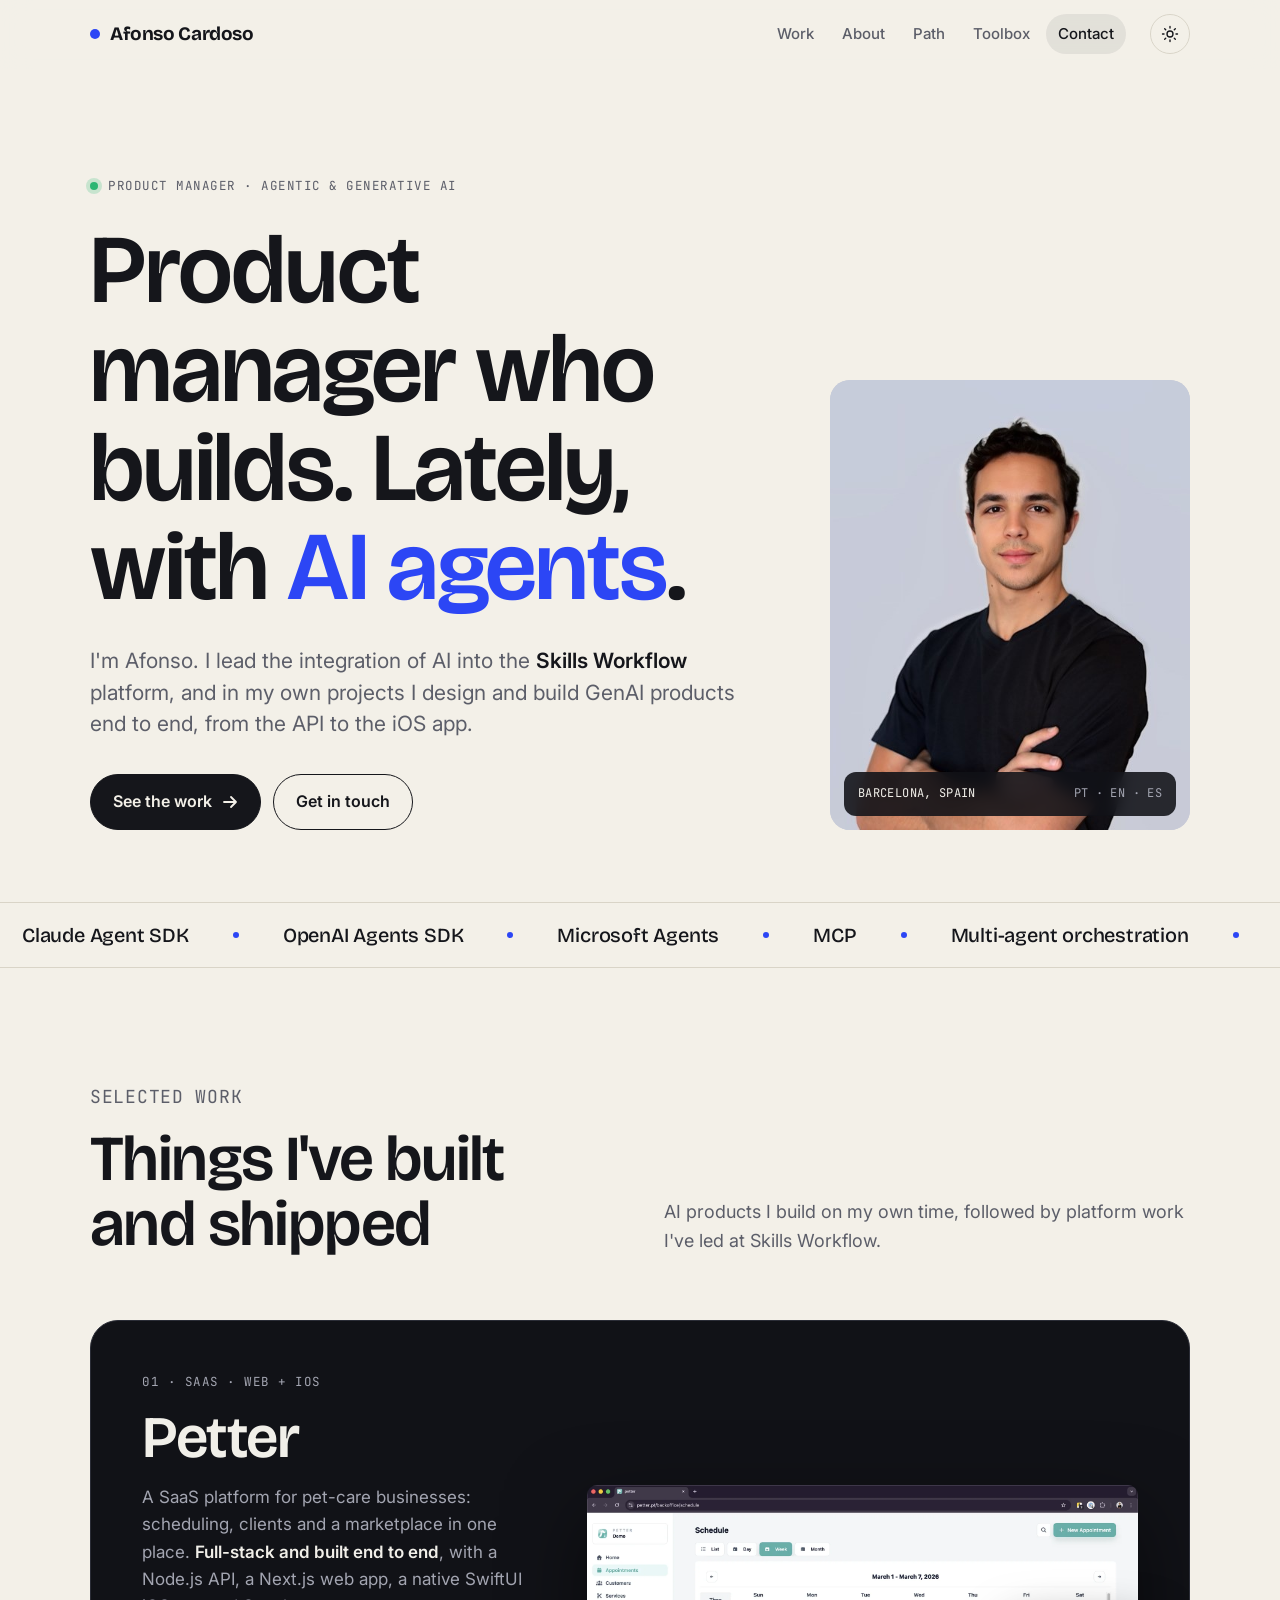
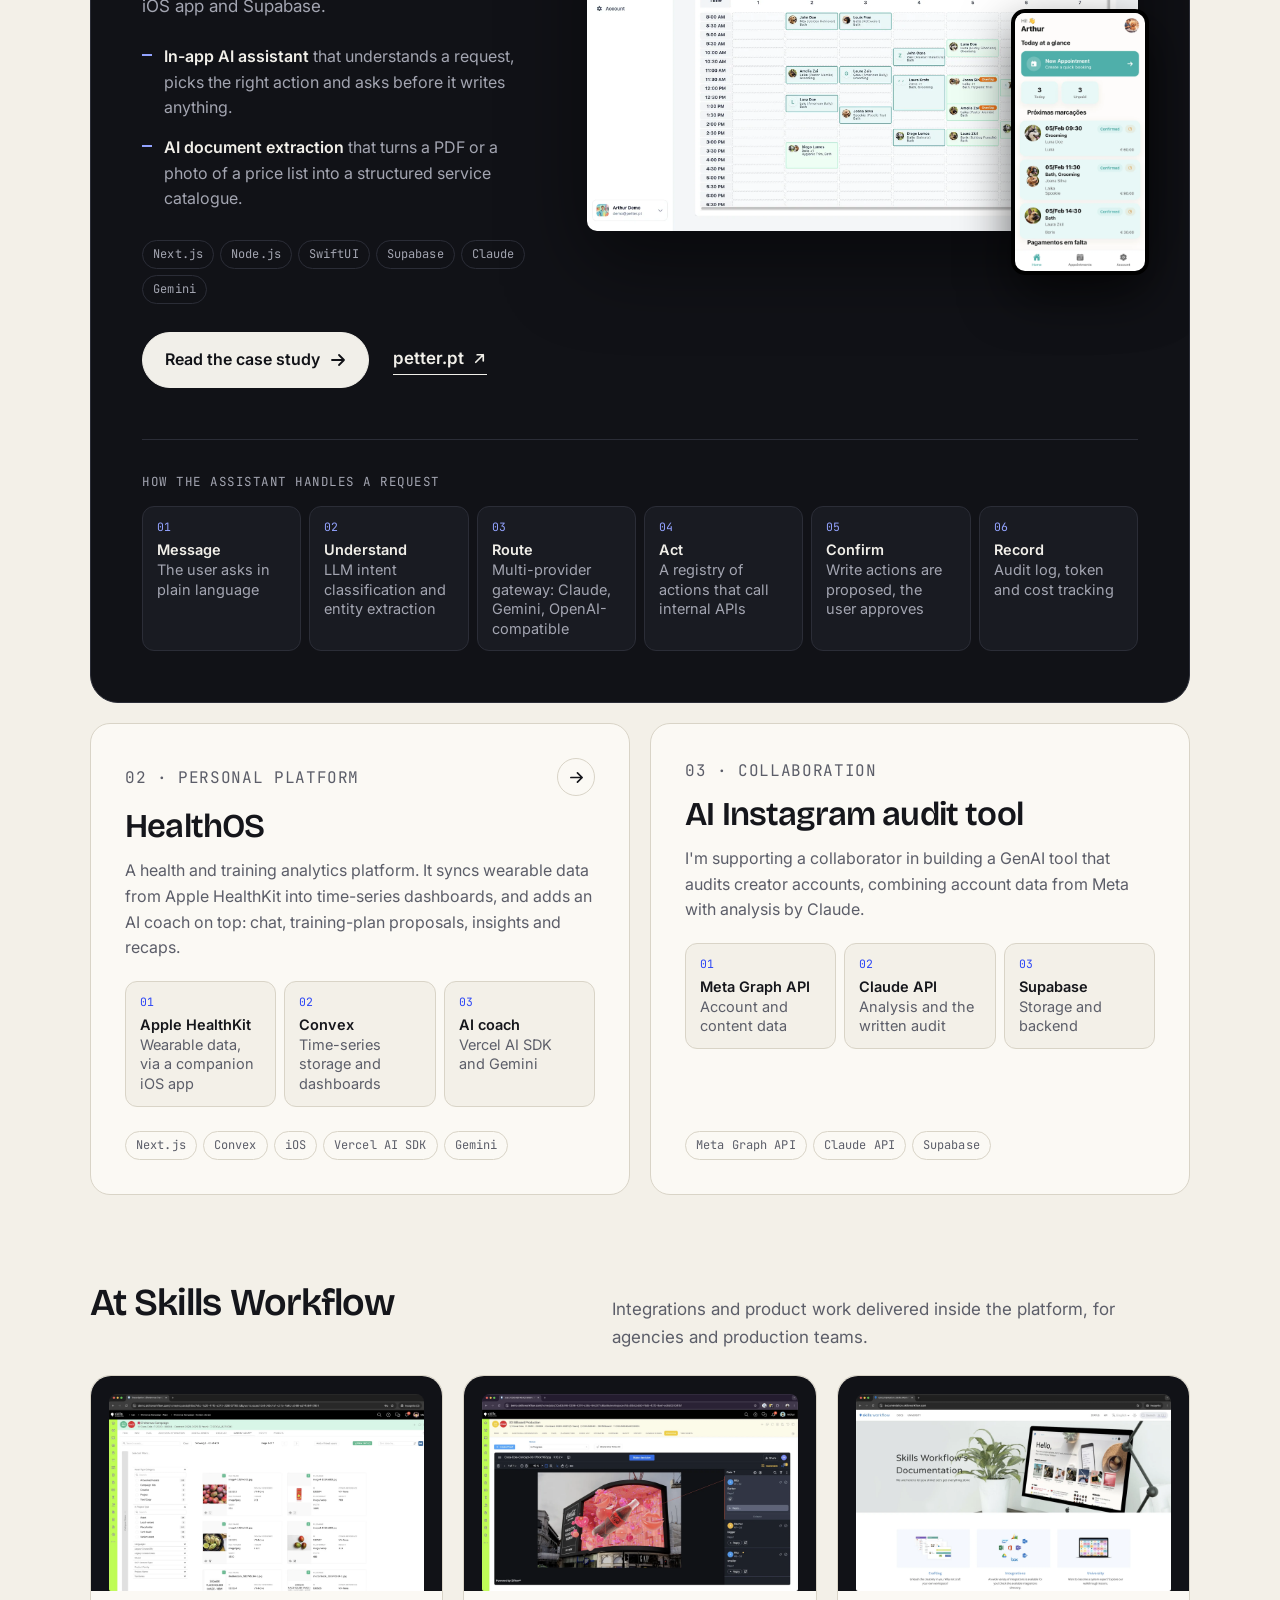
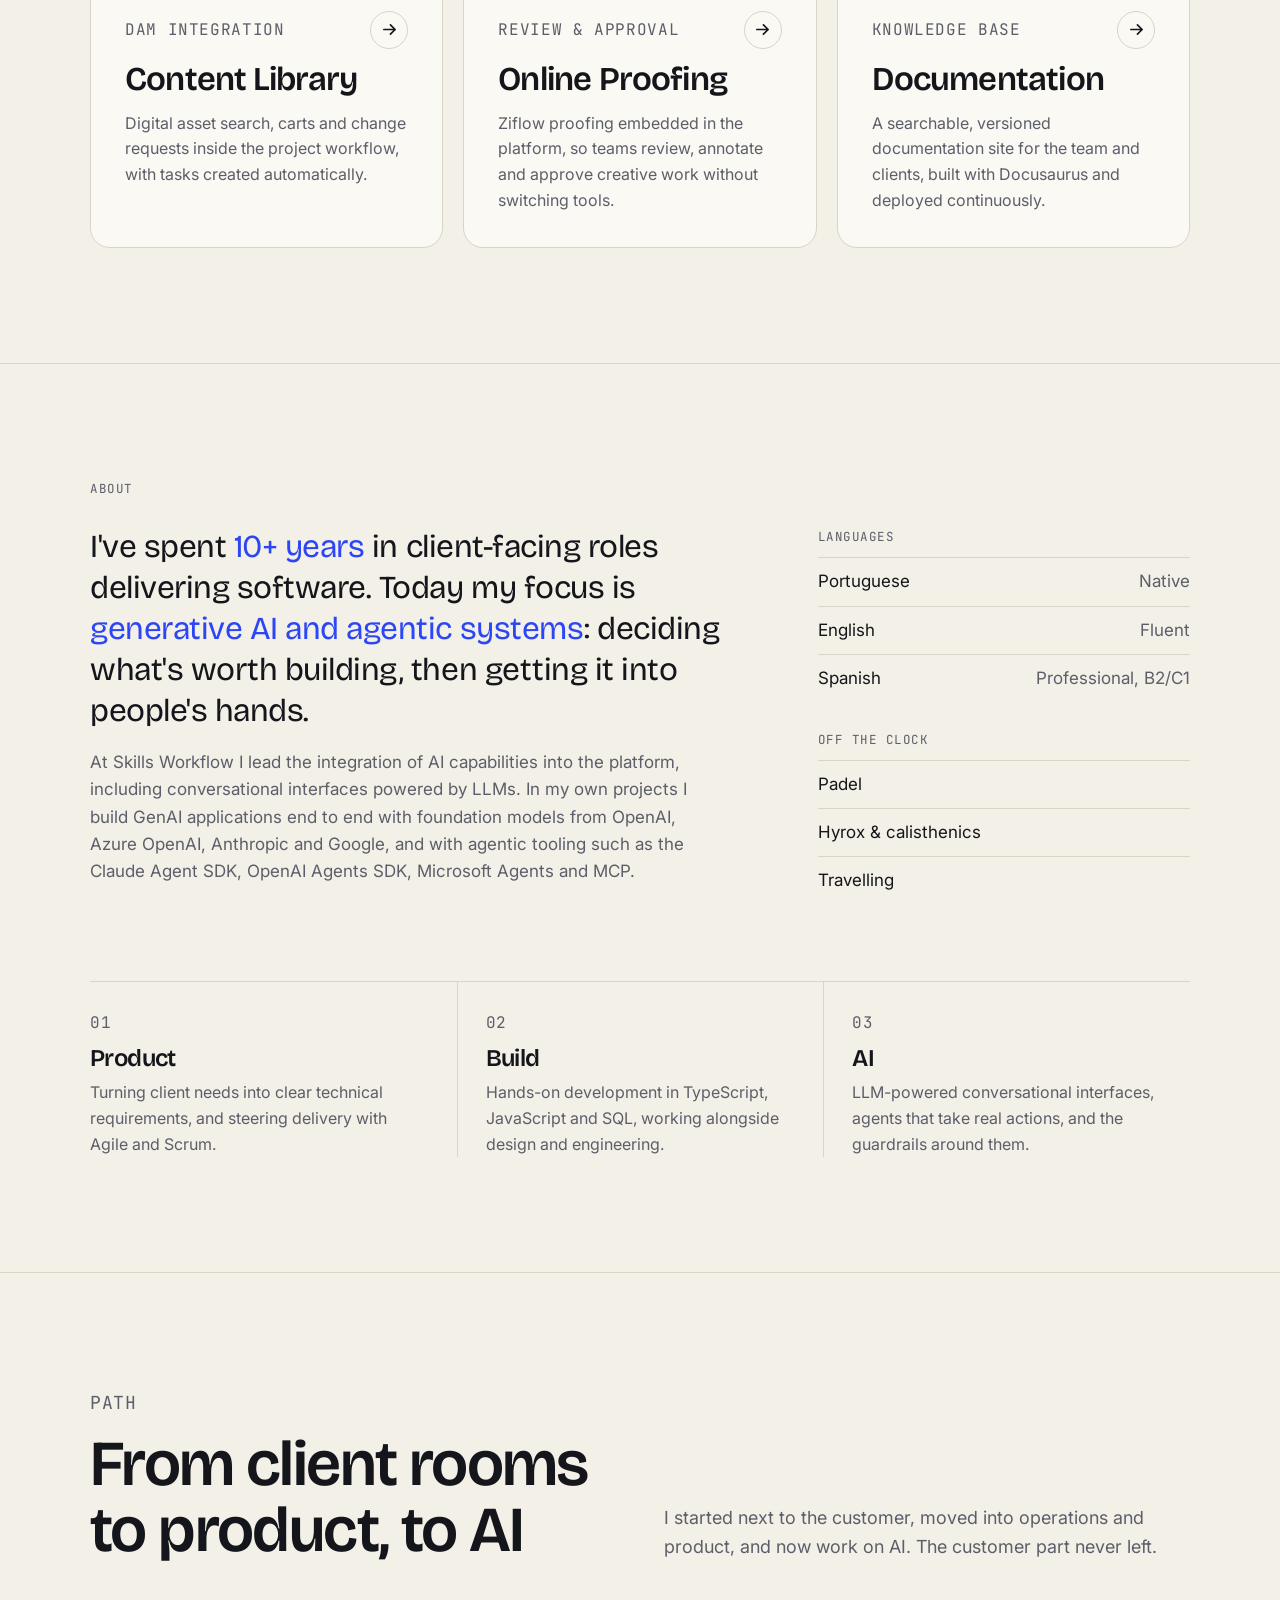
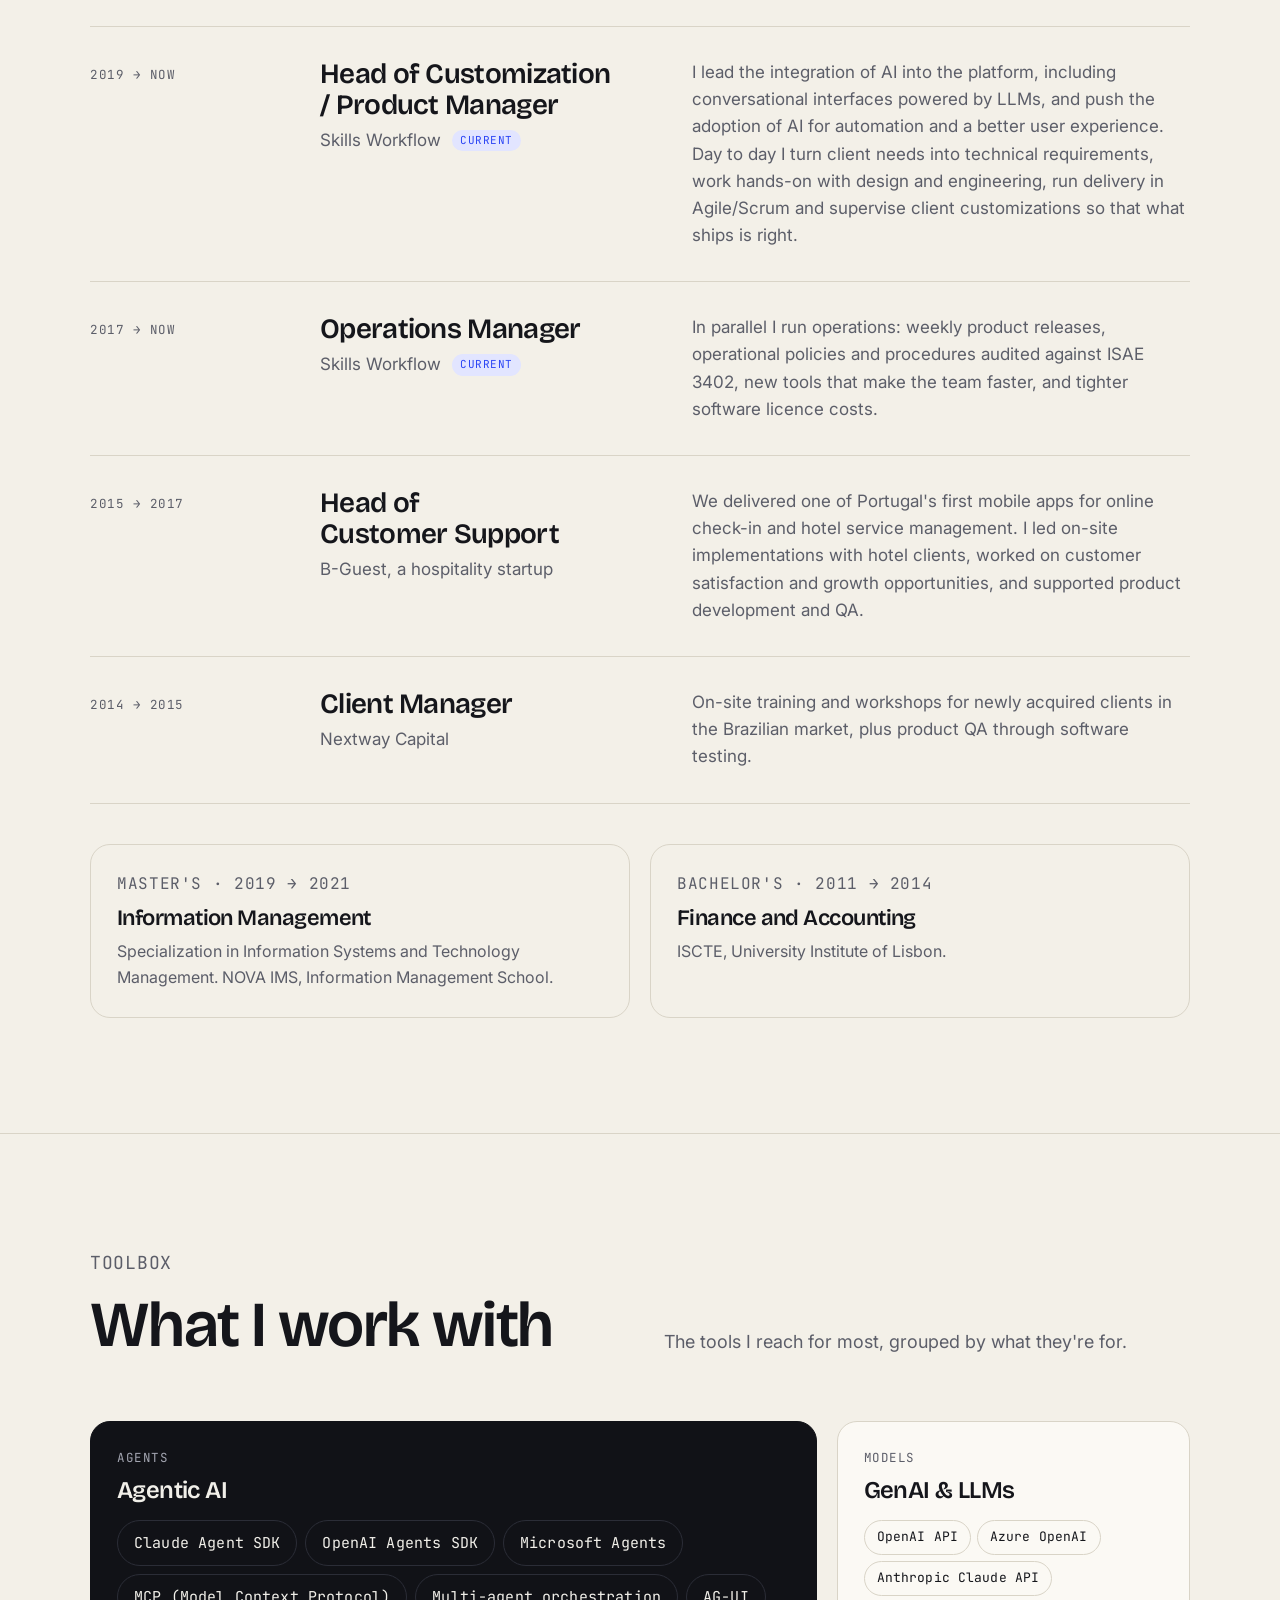
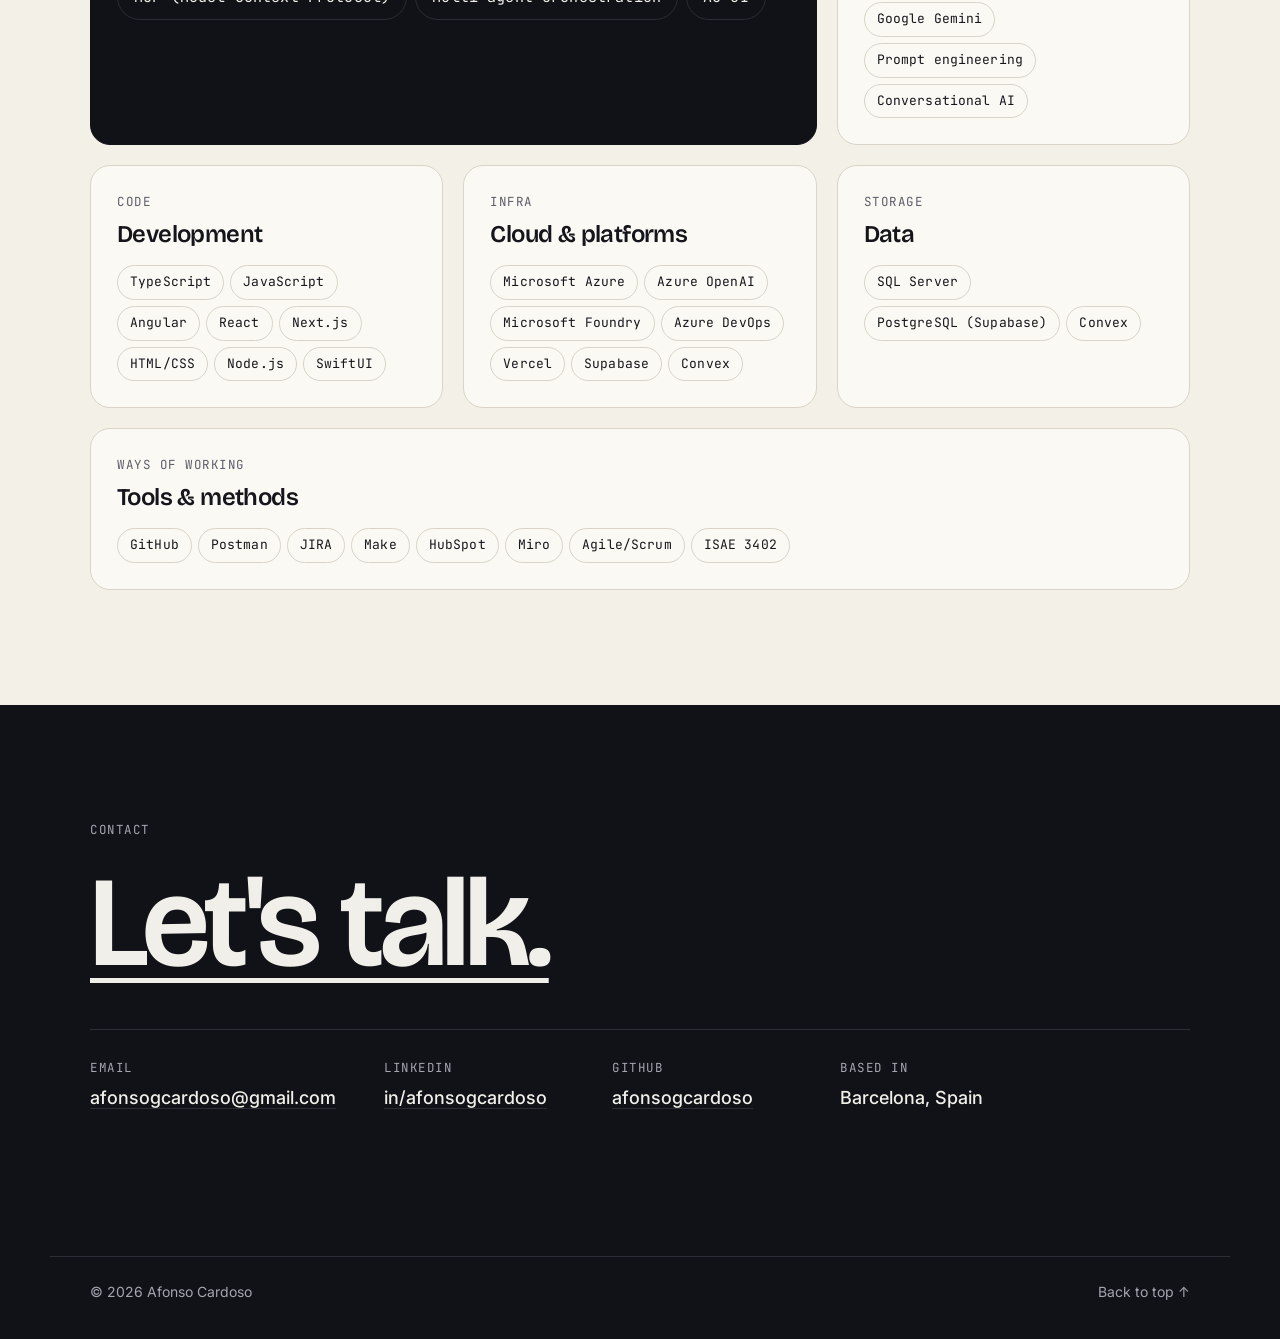
==== commit b42817b5: "Redesign site as a work-first portfolio Replace the Bootstrap template with a hand-written, dependen" ====
--- a/index.html
+++ b/index.html
@@ -1,701 +1,470 @@
 <!DOCTYPE html>
 <html lang="en">
-
 <head>
   <meta charset="utf-8">
-  <meta content="width=device-width, initial-scale=1.0" name="viewport">
-  <title>Afonso Gomes Cardoso</title>
-  <meta content="Afonso Gomes Cardoso — Product Manager and Developer based in Barcelona. Portfolio of projects in SaaS, integrations, and web." name="description">
-  <meta content="Afonso Cardoso, Product Manager, Developer, Portfolio, SaaS, Barcelona" name="keywords">
-
-  <!-- Favicons -->
-  <link href="assets/img/favicon.png" rel="icon">
-  <link href="assets/img/apple-touch-icon.png" rel="apple-touch-icon">
-
-  <!-- Google Fonts -->
-  <link href="https://fonts.googleapis.com/css?family=Open+Sans:300,300i,400,400i,600,600i,700,700i|Raleway:300,300i,400,400i,500,500i,600,600i,700,700i|Poppins:300,300i,400,400i,500,500i,600,600i,700,700i" rel="stylesheet">
-
-  <!-- Vendor CSS -->
-  <link href="assets/vendor/aos/aos.css" rel="stylesheet">
-  <link href="assets/vendor/bootstrap/css/bootstrap.min.css" rel="stylesheet">
-  <link href="assets/vendor/bootstrap-icons/bootstrap-icons.css" rel="stylesheet">
-  <link href="assets/vendor/boxicons/css/boxicons.min.css" rel="stylesheet">
-  <link href="assets/vendor/glightbox/css/glightbox.min.css" rel="stylesheet">
-  <link href="assets/vendor/swiper/swiper-bundle.min.css" rel="stylesheet">
-
-  <!-- Main CSS -->
+  <meta name="viewport" content="width=device-width, initial-scale=1">
+  <title>Afonso Cardoso · Product Manager, Agentic &amp; Generative AI</title>
+  <meta name="description" content="Afonso Cardoso is a product manager in Barcelona who builds agentic and generative AI products end to end. Selected work: Petter, HealthOS and platform integrations at Skills Workflow.">
+  <meta name="author" content="Afonso Cardoso">
+  <link rel="canonical" href="https://afonsogcardoso.com/">
+
+  <meta property="og:type" content="website">
+  <meta property="og:url" content="https://afonsogcardoso.com/">
+  <meta property="og:title" content="Afonso Cardoso · Product Manager, Agentic &amp; Generative AI">
+  <meta property="og:description" content="Product manager who builds. Agentic and generative AI products, shipped end to end.">
+  <meta property="og:image" content="https://afonsogcardoso.com/assets/img/og.png">
+  <meta property="og:image:width" content="1200">
+  <meta property="og:image:height" content="630">
+  <meta property="og:site_name" content="Afonso Cardoso">
+  <meta name="twitter:card" content="summary_large_image">
+
+  <meta name="theme-color" content="#f3f0e8" media="(prefers-color-scheme: light)">
+  <meta name="theme-color" content="#0d0e12" media="(prefers-color-scheme: dark)">
+  <link rel="icon" href="assets/img/favicon.svg" type="image/svg+xml">
+  <link rel="icon" href="assets/img/favicon.png" type="image/png" sizes="32x32">
+  <link rel="apple-touch-icon" href="assets/img/apple-touch-icon.png">
+
+  <script>
+    document.documentElement.classList.add('js');
+    try { var t = localStorage.getItem('theme'); if (t) document.documentElement.setAttribute('data-theme', t); } catch (e) {}
+  </script>
+  <link rel="preconnect" href="https://fonts.googleapis.com">
+  <link rel="preconnect" href="https://fonts.gstatic.com" crossorigin>
+  <link href="https://fonts.googleapis.com/css2?family=Bricolage+Grotesque:opsz,wght@12..96,400..700&family=Inter:wght@400;500;600&family=JetBrains+Mono:wght@400;500&display=swap" rel="stylesheet">
   <link href="assets/css/style.css" rel="stylesheet">
 
-  <!-- Font Awesome (for fa-* icons) -->
-  <script src="https://kit.fontawesome.com/aca8798f2a.js" crossorigin="anonymous"></script>
+  <script type="application/ld+json">
+  {
+    "@context": "https://schema.org",
+    "@type": "Person",
+    "name": "Afonso Cardoso",
+    "jobTitle": "Product Manager, Agentic & Generative AI",
+    "url": "https://afonsogcardoso.com/",
+    "image": "https://afonsogcardoso.com/assets/img/afonso-cardoso.jpg",
+    "email": "mailto:afonsogcardoso@gmail.com",
+    "address": { "@type": "PostalAddress", "addressLocality": "Barcelona", "addressCountry": "ES" },
+    "worksFor": { "@type": "Organization", "name": "Skills Workflow" },
+    "alumniOf": [
+      { "@type": "CollegeOrUniversity", "name": "NOVA IMS - Information Management School" },
+      { "@type": "CollegeOrUniversity", "name": "ISCTE - University Institute of Lisbon" }
+    ],
+    "knowsLanguage": ["pt", "en", "es"],
+    "sameAs": ["https://www.linkedin.com/in/afonsogcardoso", "https://github.com/afonsogcardoso"]
+  }
+  </script>
 </head>
 
 <body>
-
-  <!-- Mobile nav toggle -->
-  <i class="bi bi-list mobile-nav-toggle d-xl-none"></i>
-
-  <!-- ======= Sidebar ======= -->
-  <header id="header" class="d-flex flex-column justify-content-center">
-    <nav id="navbar" class="navbar nav-menu">
-      <ul>
-        <li><a href="#hero"      class="nav-link scrollto active"><i class="bx bx-home"></i>         <span>Home</span></a></li>
-        <li><a href="#about"     class="nav-link scrollto">       <i class="bx bx-user"></i>         <span>About</span></a></li>
-        <li><a href="#resume"    class="nav-link scrollto">       <i class="bx bx-file-blank"></i>   <span>Resume</span></a></li>
-        <li class="has-sub" id="nav-portfolio">
-          <a href="#portfolio" class="nav-link scrollto"><i class="bx bx-book-content"></i> <span>Portfolio</span></a>
-          <ul class="sub-menu">
-            <li><a href="project.html?id=petter">Petter</a></li>
-            <li><a href="project.html?id=content-library">Content Library</a></li>
-            <li><a href="project.html?id=online-proofing">Online Proofing</a></li>
-            <li><a href="project.html?id=documentation">Documentation</a></li>
-          </ul>
-        </li>
-        <li><a href="#contact"   class="nav-link scrollto">       <i class="bx bx-envelope"></i>     <span>Contact</span></a></li>
-      </ul>
-    </nav>
-
-    <!-- Revolut-style sidebar toggle -->
-    <button class="sidebar-toggle-btn" id="sidebarToggle" title="Expand sidebar" aria-label="Toggle sidebar">
-      <i class="bi bi-arrow-bar-right"></i>
-    </button>
+  <svg width="0" height="0" style="position:absolute" aria-hidden="true">
+    <symbol id="i-arrow" viewBox="0 0 16 16" fill="none" stroke="currentColor" stroke-width="1.8" stroke-linecap="round" stroke-linejoin="round"><path d="M2 8h12M9 3l5 5-5 5"/></symbol>
+    <symbol id="i-out" viewBox="0 0 16 16" fill="none" stroke="currentColor" stroke-width="1.8" stroke-linecap="round" stroke-linejoin="round"><path d="M4 12 12 4M5.5 4H12v6.5"/></symbol>
+  </svg>
+
+  <a class="skip" href="#main">Skip to content</a>
+
+  <header class="site-header">
+    <div class="wrap">
+      <a class="brand" href="#top"><span class="brand-dot"></span>Afonso Cardoso</a>
+      <nav class="nav" id="nav" aria-label="Main">
+        <a href="#work">Work</a>
+        <a href="#about">About</a>
+        <a href="#path">Path</a>
+        <a href="#toolbox">Toolbox</a>
+        <a href="#contact">Contact</a>
+      </nav>
+      <button class="icon-btn theme-toggle" type="button" aria-label="Switch between light and dark theme">
+        <svg class="sun" viewBox="0 0 24 24" fill="none" stroke="currentColor" stroke-width="1.8" stroke-linecap="round"><circle cx="12" cy="12" r="4"/><path d="M12 2v2M12 20v2M2 12h2M20 12h2M4.9 4.9l1.4 1.4M17.7 17.7l1.4 1.4M4.9 19.1l1.4-1.4M17.7 6.3l1.4-1.4"/></svg>
+        <svg class="moon" viewBox="0 0 24 24" fill="none" stroke="currentColor" stroke-width="1.8" stroke-linecap="round" stroke-linejoin="round"><path d="M20 14.5A8 8 0 0 1 9.5 4a8 8 0 1 0 10.5 10.5Z"/></svg>
+      </button>
+      <button class="icon-btn menu-toggle" type="button" aria-label="Menu" aria-controls="nav" aria-expanded="false">
+        <svg viewBox="0 0 24 24" fill="none" stroke="currentColor" stroke-width="1.8" stroke-linecap="round"><path d="M4 8h16M4 16h16"/></svg>
+      </button>
+    </div>
   </header>
 
-  <!-- ======= Hero ======= -->
-  <section id="hero">
-    <div class="container" data-aos="fade-up" data-aos-delay="100">
-      <h1>Afonso Gomes<br>Cardoso</h1>
-      <p>I'm a <span class="typed" data-typed-items="Product Manager, Developer, AI Enthusiast, Traveler, Padel Player"></span></p>
-      <div class="social-links">
-        <a href="https://twitter.com/afonsogcardoso"  target="_blank" title="Twitter">  <i class="fa-brands fa-twitter"></i></a>
-        <a href="https://facebook.com/afonsogcardoso" target="_blank" title="Facebook"> <i class="bx bxl-facebook"></i></a>
-        <a href="https://instagram.com/afonsogcardoso" target="_blank" title="Instagram"><i class="bx bxl-instagram"></i></a>
-        <a href="https://linkedin.com/in/afonsogcardoso" target="_blank" title="LinkedIn"><i class="bx bxl-linkedin"></i></a>
+  <main id="main">
+
+    <!-- ===== Hero ===== -->
+    <section class="hero" id="top">
+      <div class="wrap hero-grid">
+        <div>
+          <p class="mono status">Product Manager · Agentic &amp; Generative AI</p>
+          <h1>Product manager who builds. Lately, with <em>AI agents</em>.</h1>
+          <p class="lead">
+            I'm Afonso. I lead the integration of AI into the <strong>Skills Workflow</strong> platform,
+            and in my own projects I design and build GenAI products end to end,
+            from the API to the iOS app.
+          </p>
+          <div class="hero-actions">
+            <a class="btn btn-solid" href="#work">See the work <svg><use href="#i-arrow"/></svg></a>
+            <a class="btn btn-ghost" href="#contact">Get in touch</a>
+          </div>
+        </div>
+        <figure class="portrait">
+          <img src="assets/img/afonso-cardoso.jpg" alt="Portrait of Afonso Cardoso" width="600" height="600">
+          <figcaption><span>Barcelona, Spain</span><span>PT · EN · ES</span></figcaption>
+        </figure>
+      </div>
+    </section>
+
+    <div class="ticker" aria-hidden="true">
+      <div class="ticker-track">
+        <ul>
+          <li>Claude Agent SDK</li><li>OpenAI Agents SDK</li><li>Microsoft Agents</li><li>MCP</li><li>Multi-agent orchestration</li><li>AG-UI</li><li>Azure OpenAI</li><li>Google Gemini</li><li>Vercel AI SDK</li><li>Supabase</li><li>Convex</li><li>Next.js</li><li>SwiftUI</li>
+        </ul>
+        <ul>
+          <li>Claude Agent SDK</li><li>OpenAI Agents SDK</li><li>Microsoft Agents</li><li>MCP</li><li>Multi-agent orchestration</li><li>AG-UI</li><li>Azure OpenAI</li><li>Google Gemini</li><li>Vercel AI SDK</li><li>Supabase</li><li>Convex</li><li>Next.js</li><li>SwiftUI</li>
+        </ul>
       </div>
     </div>
-    <div class="hero-scroll">
-      <i class="bi bi-chevron-down"></i>
-      <span>scroll</span>
-    </div>
-  </section>
-
-  <main id="main">
-
-    <!-- ======= About ======= -->
-    <section id="about" class="about">
-      <div class="container" data-aos="fade-up">
-
-        <div class="section-title">
-          <span class="label">Who I am</span>
-          <h2>About Me</h2>
-        </div>
-
-        <div class="row align-items-center g-5">
-          <div class="col-lg-4">
-            <div class="profile-img-wrap" data-aos="fade-right" data-aos-delay="100">
-              <img src="assets/img/profile-img.jpg" alt="Afonso Gomes Cardoso">
-            </div>
-          </div>
-
-          <div class="col-lg-8" data-aos="fade-left" data-aos-delay="150">
-            <div class="content">
-              <h3>Product Manager &amp; Developer</h3>
-              <p class="tagline">
-                Leading the creation and implementation of personalized solutions through analysing client requirements,
-                developing innovative customization options, and overseeing teams to deliver high-quality results.
-              </p>
-
-              <div class="info-grid">
-                <div class="info-item">
-                  <i class="bi bi-geo-alt-fill"></i>
-                  <div>
-                    <strong>City</strong>
-                    <span>Barcelona, Spain</span>
-                  </div>
-                </div>
-                <div class="info-item">
-                  <i class="bi bi-mortarboard-fill"></i>
-                  <div>
-                    <strong>Degree</strong>
-                    <span>Master's</span>
-                  </div>
-                </div>
-                <div class="info-item">
-                  <i class="bi bi-calendar3"></i>
-                  <div>
-                    <strong>Age</strong>
-                    <span id="ageDisplay"></span>
-                  </div>
-                </div>
-                <div class="info-item">
-                  <i class="bi bi-briefcase-fill"></i>
-                  <div>
-                    <strong>Experience</strong>
-                    <span>10+ years</span>
-                  </div>
-                </div>
-              </div>
-
-              <p class="bio">
-                Creative and savvy IT professional with over 10 years of experience delivering robust technological
-                solutions. Adept in Agile and Scrum methodologies, I specialise in process improvement, fostering
-                collaboration, and crafting user-centric experiences. Passionate about leveraging technology —
-                including AI — to exceed expectations. Outside work, I'm an avid traveller, explorer, and fitness
-                enthusiast with a love for padel and calisthenics.
-              </p>
-            </div>
-          </div>
-        </div>
-
-      </div>
-    </section>
-
-    <!-- ======= Facts ======= -->
-    <section id="facts" class="facts">
-      <div class="container" data-aos="fade-up">
-
-        <div class="section-title">
-          <span class="label">By the numbers</span>
-          <h2>Some Facts</h2>
-        </div>
-
-        <div class="row g-4">
-          <div class="col-lg-3 col-md-6" data-aos="fade-up" data-aos-delay="0">
-            <div class="count-box">
-              <i class="bi bi-emoji-smile"></i>
-              <span data-purecounter-start="0" data-purecounter-end="232" data-purecounter-duration="1" class="purecounter"></span>
-              <p>Happy Clients</p>
-            </div>
-          </div>
-          <div class="col-lg-3 col-md-6" data-aos="fade-up" data-aos-delay="100">
-            <div class="count-box">
-              <i class="bi bi-journal-richtext"></i>
-              <span data-purecounter-start="0" data-purecounter-end="521" data-purecounter-duration="1" class="purecounter"></span>
-              <p>Projects</p>
-            </div>
-          </div>
-          <div class="col-lg-3 col-md-6" data-aos="fade-up" data-aos-delay="200">
-            <div class="count-box">
-              <i class="fa-solid fa-table-tennis-paddle-ball"></i>
-              <span data-purecounter-start="0" data-purecounter-end="803" data-purecounter-duration="1" class="purecounter"></span>
-              <p>Hours Playing Padel</p>
-            </div>
-          </div>
-          <div class="col-lg-3 col-md-6" data-aos="fade-up" data-aos-delay="300">
-            <div class="count-box">
-              <i class="fa-solid fa-location-pin"></i>
-              <span data-purecounter-start="0" data-purecounter-end="25" data-purecounter-duration="1" class="purecounter"></span>
-              <p>Visited Cities</p>
-            </div>
-          </div>
-        </div>
-
-      </div>
-    </section>
-
-    <!-- ======= Skills ======= -->
-    <section id="skills" class="skills">
-      <div class="container" data-aos="fade-up">
-
-        <div class="section-title">
-          <span class="label">What I bring</span>
-          <h2>Skills</h2>
-        </div>
-
-        <div class="row g-5">
-          <div class="col-lg-4" data-aos="fade-up" data-aos-delay="0">
-            <div class="skill-group">
-              <p class="skill-group-title">Product</p>
-              <div class="skill-tags">
-                <span class="skill-tag">Product Strategy</span>
-                <span class="skill-tag">Roadmapping</span>
-                <span class="skill-tag">User Research</span>
-                <span class="skill-tag">Agile / Scrum</span>
-                <span class="skill-tag">Stakeholder Management</span>
-                <span class="skill-tag">KPI Definition</span>
-                <span class="skill-tag">Requirements Analysis</span>
-              </div>
-            </div>
-          </div>
-          <div class="col-lg-4" data-aos="fade-up" data-aos-delay="100">
-            <div class="skill-group">
-              <p class="skill-group-title">Development</p>
-              <div class="skill-tags">
-                <span class="skill-tag">HTML / CSS</span>
-                <span class="skill-tag">JavaScript</span>
-                <span class="skill-tag">Next.js</span>
-                <span class="skill-tag">React</span>
-                <span class="skill-tag">Supabase</span>
-                <span class="skill-tag">APIs &amp; Integrations</span>
-                <span class="skill-tag">SQL</span>
-              </div>
-            </div>
-          </div>
-          <div class="col-lg-4" data-aos="fade-up" data-aos-delay="200">
-            <div class="skill-group">
-              <p class="skill-group-title">Tools</p>
-              <div class="skill-tags">
-                <span class="skill-tag">Jira</span>
-                <span class="skill-tag">Figma</span>
-                <span class="skill-tag">Notion</span>
-                <span class="skill-tag">Google Analytics</span>
-                <span class="skill-tag">Git</span>
-                <span class="skill-tag">Photoshop</span>
-                <span class="skill-tag">AI Tools</span>
-              </div>
-            </div>
-          </div>
-        </div>
-
-      </div>
-    </section>
-
-    <!-- ======= Resume ======= -->
-    <section id="resume" class="resume section-bg">
-      <div class="container" data-aos="fade-up">
-
-        <div class="section-title">
-          <span class="label">My journey</span>
-          <h2>Resume</h2>
-        </div>
-
-        <div class="row g-5">
-
-          <!-- Experience -->
-          <div class="col-lg-6" data-aos="fade-right" data-aos-delay="0">
-            <p class="resume-col-title">Professional Experience</p>
-
-            <div class="resume-item">
-              <h4>Head of Customization / Product Manager</h4>
-              <h5>December 2019 — Present</h5>
-              <p><em>Skills Workflow — Lisbon, Portugal</em></p>
+
+    <!-- ===== Work ===== -->
+    <section class="section" id="work">
+      <div class="wrap">
+        <div class="section-head reveal">
+          <div>
+            <p class="mono">Selected work</p>
+            <h2>Things I've built and shipped</h2>
+          </div>
+          <p>AI products I build on my own time, followed by platform work I've led at Skills Workflow.</p>
+        </div>
+
+        <!-- Petter -->
+        <article class="feature reveal">
+          <div class="feature-copy">
+            <p class="mono">01 · SaaS · Web + iOS</p>
+            <h3>Petter</h3>
+            <p>
+              A SaaS platform for pet-care businesses: scheduling, clients and a marketplace in one place.
+              <strong>Full-stack and built end to end</strong>, with a Node.js API, a Next.js web app,
+              a native SwiftUI iOS app and Supabase.
+            </p>
+            <ul class="points">
+              <li><strong>In-app AI assistant</strong> that understands a request, picks the right action and asks before it writes anything.</li>
+              <li><strong>AI document extraction</strong> that turns a PDF or a photo of a price list into a structured service catalogue.</li>
+            </ul>
+            <ul class="tags" aria-label="Stack">
+              <li>Next.js</li><li>Node.js</li><li>SwiftUI</li><li>Supabase</li><li>Claude</li><li>Gemini</li>
+            </ul>
+            <div class="links" style="padding-top:28px">
+              <a class="btn btn-solid" href="project.html?id=petter">Read the case study <svg><use href="#i-arrow"/></svg></a>
+              <a class="link-arrow" href="https://petter.pt" target="_blank" rel="noopener">petter.pt <svg><use href="#i-out"/></svg></a>
+            </div>
+          </div>
+          <div class="feature-shots">
+            <img class="shot-web" src="assets/img/work/petter-webapp.webp" alt="Petter web app showing the weekly appointment schedule" width="1800" height="1129" loading="lazy">
+            <img class="shot-phone" src="assets/img/work/petter-ios-home.webp" alt="Petter iOS app home screen" width="720" height="1431" loading="lazy">
+          </div>
+          <div class="feature-flow">
+            <span class="mono">How the assistant handles a request</span>
+            <ol class="flow">
+              <li><b>Message</b><span>The user asks in plain language</span></li>
+              <li><b>Understand</b><span>LLM intent classification and entity extraction</span></li>
+              <li><b>Route</b><span>Multi-provider gateway: Claude, Gemini, OpenAI-compatible</span></li>
+              <li><b>Act</b><span>A registry of actions that call internal APIs</span></li>
+              <li><b>Confirm</b><span>Write actions are proposed, the user approves</span></li>
+              <li><b>Record</b><span>Audit log, token and cost tracking</span></li>
+            </ol>
+          </div>
+        </article>
+
+        <!-- HealthOS + Instagram audit -->
+        <div class="cards">
+          <article class="card reveal">
+            <div class="card-top">
+              <p class="mono">02 · Personal platform</p>
+              <span class="go" aria-hidden="true"><svg><use href="#i-arrow"/></svg></span>
+            </div>
+            <h3><a class="card-link" href="project.html?id=healthos">HealthOS</a></h3>
+            <p>
+              A health and training analytics platform. It syncs wearable data from Apple HealthKit into
+              time-series dashboards, and adds an AI coach on top: chat, training-plan proposals, insights and recaps.
+            </p>
+            <ol class="flow">
+              <li><b>Apple HealthKit</b><span>Wearable data, via a companion iOS app</span></li>
+              <li><b>Convex</b><span>Time-series storage and dashboards</span></li>
+              <li><b>AI coach</b><span>Vercel AI SDK and Gemini</span></li>
+            </ol>
+            <ul class="tags card-foot" aria-label="Stack">
+              <li>Next.js</li><li>Convex</li><li>iOS</li><li>Vercel AI SDK</li><li>Gemini</li>
+            </ul>
+          </article>
+
+          <article class="card reveal">
+            <div class="card-top">
+              <p class="mono">03 · Collaboration</p>
+            </div>
+            <h3>AI Instagram audit tool</h3>
+            <p>
+              I'm supporting a collaborator in building a GenAI tool that audits creator accounts,
+              combining account data from Meta with analysis by Claude.
+            </p>
+            <ol class="flow">
+              <li><b>Meta Graph API</b><span>Account and content data</span></li>
+              <li><b>Claude API</b><span>Analysis and the written audit</span></li>
+              <li><b>Supabase</b><span>Storage and backend</span></li>
+            </ol>
+            <ul class="tags card-foot" aria-label="Stack">
+              <li>Meta Graph API</li><li>Claude API</li><li>Supabase</li>
+            </ul>
+          </article>
+        </div>
+
+        <!-- Skills Workflow -->
+        <div class="subhead reveal">
+          <h3>At Skills Workflow</h3>
+          <p>Integrations and product work delivered inside the platform, for agencies and production teams.</p>
+        </div>
+
+        <div class="cards three">
+          <article class="card reveal">
+            <div class="card-shot"><img src="assets/img/work/content-library.webp" alt="Content Library asset search inside Skills Workflow" width="1800" height="1105" loading="lazy"></div>
+            <div class="card-top">
+              <p class="mono">DAM integration</p>
+              <span class="go" aria-hidden="true"><svg><use href="#i-arrow"/></svg></span>
+            </div>
+            <h3><a class="card-link" href="project.html?id=content-library">Content Library</a></h3>
+            <p>Digital asset search, carts and change requests inside the project workflow, with tasks created automatically.</p>
+          </article>
+
+          <article class="card reveal">
+            <div class="card-shot"><img src="assets/img/work/online-proofing.webp" alt="Online proofing viewer embedded in Skills Workflow" width="1800" height="1124" loading="lazy"></div>
+            <div class="card-top">
+              <p class="mono">Review &amp; approval</p>
+              <span class="go" aria-hidden="true"><svg><use href="#i-arrow"/></svg></span>
+            </div>
+            <h3><a class="card-link" href="project.html?id=online-proofing">Online Proofing</a></h3>
+            <p>Ziflow proofing embedded in the platform, so teams review, annotate and approve creative work without switching tools.</p>
+          </article>
+
+          <article class="card reveal">
+            <div class="card-shot"><img src="assets/img/work/documentation.webp" alt="Skills Workflow documentation website" width="1800" height="1124" loading="lazy"></div>
+            <div class="card-top">
+              <p class="mono">Knowledge base</p>
+              <span class="go" aria-hidden="true"><svg><use href="#i-arrow"/></svg></span>
+            </div>
+            <h3><a class="card-link" href="project.html?id=documentation">Documentation</a></h3>
+            <p>A searchable, versioned documentation site for the team and clients, built with Docusaurus and deployed continuously.</p>
+          </article>
+        </div>
+      </div>
+    </section>
+
+    <!-- ===== About ===== -->
+    <section class="section" id="about">
+      <div class="wrap">
+        <p class="mono reveal" style="margin-bottom:28px">About</p>
+        <div class="about-grid">
+          <div class="about-text reveal">
+            <p>
+              I've spent <mark>10+ years</mark> in client-facing roles delivering software.
+              Today my focus is <mark>generative AI and agentic systems</mark>: deciding what's worth building,
+              then getting it into people's hands.
+            </p>
+            <p class="small">
+              At Skills Workflow I lead the integration of AI capabilities into the platform, including conversational
+              interfaces powered by LLMs. In my own projects I build GenAI applications end to end with foundation models
+              from OpenAI, Azure OpenAI, Anthropic and Google, and with agentic tooling such as the Claude Agent SDK,
+              OpenAI Agents SDK, Microsoft Agents and MCP.
+            </p>
+          </div>
+          <div class="aside-list reveal">
+            <div>
+              <h4>Languages</h4>
               <ul>
-                <li>Led design, development, and implementation of solutions following Agile/Scrum methodologies.</li>
-                <li>Partnered with design and engineering teams, providing technical guidance throughout project lifecycles.</li>
-                <li>Supervised client customizations to ensure quality and accurate product delivery.</li>
-                <li>Defined technical requirements and contributed hands-on to development.</li>
+                <li>Portuguese <span>Native</span></li>
+                <li>English <span>Fluent</span></li>
+                <li>Spanish <span>Professional, B2/C1</span></li>
               </ul>
             </div>
-
-            <div class="resume-item">
-              <h4>Operations Manager</h4>
-              <h5>December 2017 — Present</h5>
-              <p><em>Skills Workflow — Lisbon, Portugal</em></p>
+            <div>
+              <h4>Off the clock</h4>
               <ul>
-                <li>Implemented cost-saving strategies to optimize software license usage.</li>
-                <li>Researched and deployed new tools and technologies to boost team efficiency.</li>
-                <li>Implemented and audited operational policies in compliance with ISAE 3402 standards.</li>
-                <li>Conducted and oversaw weekly product releases, ensuring smooth deployment.</li>
+                <li>Padel</li>
+                <li>Hyrox &amp; calisthenics</li>
+                <li>Travelling</li>
               </ul>
             </div>
-
-            <div class="resume-item">
-              <h4>Head of Customer Support</h4>
-              <h5>March 2015 — December 2017</h5>
-              <p><em>B-Guest — Lisbon, Portugal</em></p>
-              <ul>
-                <li>Delivered one of Portugal's first mobile apps for online check-in and hotel service management.</li>
-                <li>Led on-site software implementations, ensuring smooth adoption by hotel clients.</li>
-                <li>Collaborated to improve customer satisfaction and identify growth opportunities.</li>
-                <li>Supported product development and QA through software testing.</li>
-              </ul>
-            </div>
-
-            <div class="resume-item">
-              <h4>Client Manager</h4>
-              <h5>June 2014 — March 2015</h5>
-              <p><em>Nextway Capital — Lisbon, Portugal</em></p>
-              <ul>
-                <li>Conducted on-site training and workshops for newly acquired clients in the Latam market.</li>
-                <li>Responsible for creating and maintaining comprehensive project documentation.</li>
-                <li>Collaborated with a team of consultants to assist clients in system transformation.</li>
-                <li>Contributed to product development and QA through software testing.</li>
-              </ul>
-            </div>
-          </div>
-
-          <!-- Education -->
-          <div class="col-lg-6" data-aos="fade-left" data-aos-delay="100">
-            <p class="resume-col-title">Education</p>
-
-            <div class="resume-item">
-              <h4>Master's Degree — Information Management</h4>
-              <h5>October 2019 — August 2021</h5>
-              <p><em>NOVA IMS — Information Management School, Lisbon, Portugal</em></p>
-              <p>Specialization in Information Systems and Technology Management.</p>
-            </div>
-
-            <div class="resume-item">
-              <h4>Bachelor's Degree — Finance and Accounting</h4>
-              <h5>September 2011 — June 2014</h5>
-              <p><em>ISCTE — University Institute of Lisbon, Lisbon, Portugal</em></p>
-            </div>
-
-            <div class="resume-item">
-              <h4>Certificates</h4>
-              <h5>Udemy — 2022</h5>
-              <p>
-                <a href="https://www.udemy.com/certificate/UC-fd7ee09e-9f47-40e6-9e43-182b4ed7124b/" target="_blank" class="cert-link">
-                  <i class="bi bi-box-arrow-up-right"></i> SaaS Masterclass: Sales, Marketing and Growth Metrics
-                </a>
-              </p>
-              <p>
-                <a href="https://www.udemy.com/certificate/UC-fd7ee09e-9f47-40e6-9e43-182b4ed7124b/" target="_blank" class="cert-link">
-                  <i class="bi bi-box-arrow-up-right"></i> Gamification: Motivation Psychology &amp; The Art of Engagement
-                </a>
-              </p>
-            </div>
-          </div>
-
-        </div>
-      </div>
-    </section>
-
-    <!-- ======= Portfolio ======= -->
-    <section id="portfolio" class="portfolio">
-      <div class="container" data-aos="fade-up">
-
-        <div class="section-title">
-          <span class="label">My work</span>
-          <h2>Portfolio</h2>
-        </div>
-
-        <div class="row">
-          <div class="col-lg-12 d-flex justify-content-center" data-aos="fade-up" data-aos-delay="100">
-            <ul id="portfolio-flters">
-              <li data-filter="*" class="filter-active">All</li>
-              <li data-filter=".filter-app">App</li>
-              <li data-filter=".filter-integration">Integrations</li>
-              <li data-filter=".filter-web">Web</li>
-            </ul>
-          </div>
-        </div>
-
-        <div class="row portfolio-container" data-aos="fade-up" data-aos-delay="200">
-
-          <div class="col-lg-4 col-md-6 portfolio-item filter-app">
-            <div class="portfolio-wrap" data-project="petter">
-              <img src="assets/img/portfolio/petter.png" class="img-fluid" alt="Petter">
-              <div class="portfolio-info">
-                <h4>Petter</h4>
-                <p>Web App &amp; iOS</p>
-                <span class="portfolio-cta">View Project <i class="bi bi-arrow-right"></i></span>
-              </div>
-            </div>
-          </div>
-
-          <div class="col-lg-4 col-md-6 portfolio-item filter-integration">
-            <div class="portfolio-wrap" data-project="content-library">
-              <img src="assets/img/portfolio/content-library.png" class="img-fluid" alt="Content Library">
-              <div class="portfolio-info">
-                <h4>Content Library</h4>
-                <p>DAM Integration</p>
-                <span class="portfolio-cta">View Project <i class="bi bi-arrow-right"></i></span>
-              </div>
-            </div>
-          </div>
-
-          <div class="col-lg-4 col-md-6 portfolio-item filter-integration">
-            <div class="portfolio-wrap" data-project="online-proofing">
-              <img src="assets/img/portfolio/online-proofing.png" class="img-fluid" alt="Online Proofing">
-              <div class="portfolio-info">
-                <h4>Online Proofing</h4>
-                <p>Platform Integration</p>
-                <span class="portfolio-cta">View Project <i class="bi bi-arrow-right"></i></span>
-              </div>
-            </div>
-          </div>
-
-          <div class="col-lg-4 col-md-6 portfolio-item filter-web">
-            <div class="portfolio-wrap" data-project="documentation">
-              <img src="assets/img/portfolio/documentation.png" class="img-fluid" alt="Documentation">
-              <div class="portfolio-info">
-                <h4>Documentation</h4>
-                <p>Knowledge Base</p>
-                <span class="portfolio-cta">View Project <i class="bi bi-arrow-right"></i></span>
-              </div>
-            </div>
-          </div>
-
-        </div>
-
-      </div>
-    </section>
-
-    <!-- ======= Contact ======= -->
-    <section id="contact" class="contact section-bg">
-      <div class="container" data-aos="fade-up">
-
-        <div class="section-title">
-          <span class="label">Get in touch</span>
-          <h2>Contact</h2>
-        </div>
-
-        <div class="row g-4 align-items-start">
-          <div class="col-lg-4" data-aos="fade-right" data-aos-delay="100">
-
-            <div class="info-card">
-              <div class="icon"><i class="bi bi-geo-alt"></i></div>
-              <div>
-                <h4>Location</h4>
-                <p>Barcelona, Spain</p>
-              </div>
-            </div>
-
-            <div class="info-card">
-              <div class="icon"><i class="bi bi-envelope"></i></div>
-              <div>
-                <h4>Email</h4>
-                <p><a href="mailto:afonsogcardoso@gmail.com">afonsogcardoso@gmail.com</a></p>
-              </div>
-            </div>
-
-            <div class="info-card">
-              <div class="icon"><i class="bx bxl-linkedin"></i></div>
-              <div>
-                <h4>LinkedIn</h4>
-                <p><a href="https://linkedin.com/in/afonsogcardoso" target="_blank">afonsogcardoso</a></p>
-              </div>
-            </div>
-
-          </div>
-
-          <div class="col-lg-8" data-aos="fade-left" data-aos-delay="150">
-            <div class="map-wrap">
-              <iframe src="https://www.google.com/maps/d/embed?mid=1mO9BC2ld4XmUBablrmhHzCXHt04nGuI&ehbc=2E312F&noprof=1" allowfullscreen loading="lazy"></iframe>
-            </div>
-          </div>
-        </div>
-
+          </div>
+        </div>
+
+        <div class="pillars reveal">
+          <div>
+            <p class="mono">01</p>
+            <h3>Product</h3>
+            <p>Turning client needs into clear technical requirements, and steering delivery with Agile and Scrum.</p>
+          </div>
+          <div>
+            <p class="mono">02</p>
+            <h3>Build</h3>
+            <p>Hands-on development in TypeScript, JavaScript and SQL, working alongside design and engineering.</p>
+          </div>
+          <div>
+            <p class="mono">03</p>
+            <h3>AI</h3>
+            <p>LLM-powered conversational interfaces, agents that take real actions, and the guardrails around them.</p>
+          </div>
+        </div>
+      </div>
+    </section>
+
+    <!-- ===== Path ===== -->
+    <section class="section" id="path">
+      <div class="wrap">
+        <div class="section-head reveal">
+          <div>
+            <p class="mono">Path</p>
+            <h2>From client rooms to product, to AI</h2>
+          </div>
+          <p>I started next to the customer, moved into operations and product, and now work on AI. The customer part never left.</p>
+        </div>
+
+        <ol class="path">
+          <li class="stop reveal">
+            <p class="mono when">2019 → Now</p>
+            <div>
+              <h3>Head of Customization / Product Manager</h3>
+              <p class="where">Skills Workflow <span class="now">Current</span></p>
+            </div>
+            <p class="what">
+              I lead the integration of AI into the platform, including conversational interfaces powered by LLMs,
+              and push the adoption of AI for automation and a better user experience. Day to day I turn client needs
+              into technical requirements, work hands-on with design and engineering, run delivery in Agile/Scrum
+              and supervise client customizations so that what ships is right.
+            </p>
+          </li>
+          <li class="stop reveal">
+            <p class="mono when">2017 → Now</p>
+            <div>
+              <h3>Operations Manager</h3>
+              <p class="where">Skills Workflow <span class="now">Current</span></p>
+            </div>
+            <p class="what">
+              In parallel I run operations: weekly product releases, operational policies and procedures audited
+              against ISAE 3402, new tools that make the team faster, and tighter software licence costs.
+            </p>
+          </li>
+          <li class="stop reveal">
+            <p class="mono when">2015 → 2017</p>
+            <div>
+              <h3>Head of Customer Support</h3>
+              <p class="where">B-Guest, a hospitality startup</p>
+            </div>
+            <p class="what">
+              We delivered one of Portugal's first mobile apps for online check-in and hotel service management.
+              I led on-site implementations with hotel clients, worked on customer satisfaction and growth
+              opportunities, and supported product development and QA.
+            </p>
+          </li>
+          <li class="stop reveal">
+            <p class="mono when">2014 → 2015</p>
+            <div>
+              <h3>Client Manager</h3>
+              <p class="where">Nextway Capital</p>
+            </div>
+            <p class="what">
+              On-site training and workshops for newly acquired clients in the Brazilian market, plus product QA
+              through software testing.
+            </p>
+          </li>
+        </ol>
+
+        <div class="study">
+          <div class="reveal">
+            <p class="mono">Master's · 2019 → 2021</p>
+            <h3>Information Management</h3>
+            <p>Specialization in Information Systems and Technology Management. NOVA IMS, Information Management School.</p>
+          </div>
+          <div class="reveal">
+            <p class="mono">Bachelor's · 2011 → 2014</p>
+            <h3>Finance and Accounting</h3>
+            <p>ISCTE, University Institute of Lisbon.</p>
+          </div>
+        </div>
+      </div>
+    </section>
+
+    <!-- ===== Toolbox ===== -->
+    <section class="section" id="toolbox">
+      <div class="wrap">
+        <div class="section-head reveal">
+          <div>
+            <p class="mono">Toolbox</p>
+            <h2>What I work with</h2>
+          </div>
+          <p>The tools I reach for most, grouped by what they're for.</p>
+        </div>
+
+        <div class="toolbox">
+          <div class="tool wide reveal">
+            <p class="mono">Agents</p>
+            <h3>Agentic AI</h3>
+            <ul class="tags">
+              <li>Claude Agent SDK</li><li>OpenAI Agents SDK</li><li>Microsoft Agents</li><li>MCP (Model Context Protocol)</li><li>Multi-agent orchestration</li><li>AG-UI</li>
+            </ul>
+          </div>
+          <div class="tool reveal">
+            <p class="mono">Models</p>
+            <h3>GenAI &amp; LLMs</h3>
+            <ul class="tags">
+              <li>OpenAI API</li><li>Azure OpenAI</li><li>Anthropic Claude API</li><li>Google Gemini</li><li>Prompt engineering</li><li>Conversational AI</li>
+            </ul>
+          </div>
+          <div class="tool reveal">
+            <p class="mono">Code</p>
+            <h3>Development</h3>
+            <ul class="tags">
+              <li>TypeScript</li><li>JavaScript</li><li>Angular</li><li>React</li><li>Next.js</li><li>HTML/CSS</li><li>Node.js</li><li>SwiftUI</li>
+            </ul>
+          </div>
+          <div class="tool reveal">
+            <p class="mono">Infra</p>
+            <h3>Cloud &amp; platforms</h3>
+            <ul class="tags">
+              <li>Microsoft Azure</li><li>Azure OpenAI</li><li>Microsoft Foundry</li><li>Azure DevOps</li><li>Vercel</li><li>Supabase</li><li>Convex</li>
+            </ul>
+          </div>
+          <div class="tool reveal">
+            <p class="mono">Storage</p>
+            <h3>Data</h3>
+            <ul class="tags">
+              <li>SQL Server</li><li>PostgreSQL (Supabase)</li><li>Convex</li>
+            </ul>
+          </div>
+          <div class="tool reveal" style="grid-column:1/-1">
+            <p class="mono">Ways of working</p>
+            <h3>Tools &amp; methods</h3>
+            <ul class="tags">
+              <li>GitHub</li><li>Postman</li><li>JIRA</li><li>Make</li><li>HubSpot</li><li>Miro</li><li>Agile/Scrum</li><li>ISAE 3402</li>
+            </ul>
+          </div>
+        </div>
+      </div>
+    </section>
+
+    <!-- ===== Contact ===== -->
+    <section class="section contact" id="contact">
+      <div class="wrap">
+        <p class="mono">Contact</p>
+        <h2><a href="mailto:afonsogcardoso@gmail.com">Let's talk.</a></h2>
+        <div class="contact-row">
+          <div><span class="mono">Email</span><a href="mailto:afonsogcardoso@gmail.com">afonsogcardoso@gmail.com</a></div>
+          <div><span class="mono">LinkedIn</span><a href="https://www.linkedin.com/in/afonsogcardoso" target="_blank" rel="noopener">in/afonsogcardoso</a></div>
+          <div><span class="mono">GitHub</span><a href="https://github.com/afonsogcardoso" target="_blank" rel="noopener">afonsogcardoso</a></div>
+          <div><span class="mono">Based in</span><span style="font-size:18px;font-weight:500">Barcelona, Spain</span></div>
+        </div>
       </div>
     </section>
 
   </main>
 
-  <!-- ======= Footer ======= -->
-  <footer id="footer">
-    <div class="container">
-      <h3>Afonso Gomes Cardoso</h3>
-      <div class="social-links">
-        <a href="https://twitter.com/afonsogcardoso"   target="_blank" title="Twitter">  <i class="bx bxl-twitter"></i></a>
-        <a href="https://facebook.com/afonsogcardoso"  target="_blank" title="Facebook"> <i class="bx bxl-facebook"></i></a>
-        <a href="https://instagram.com/afonsogcardoso" target="_blank" title="Instagram"><i class="bx bxl-instagram"></i></a>
-        <a href="https://linkedin.com/in/afonsogcardoso" target="_blank" title="LinkedIn"><i class="bx bxl-linkedin"></i></a>
-      </div>
-      <div class="copyright">
-        &copy; <span id="footerYear"></span> Afonso Gomes Cardoso
-      </div>
+  <footer class="site-footer">
+    <div class="wrap">
+      <span>© <span id="year">2026</span> Afonso Cardoso</span>
+      <a href="#top">Back to top ↑</a>
     </div>
   </footer>
 
-  <!-- ======= Portfolio Drawer ======= -->
-  <div class="portfolio-drawer" id="portfolioDrawer" role="dialog" aria-modal="true" aria-label="Project details">
-    <div class="drawer-overlay" id="drawerOverlay"></div>
-    <div class="drawer-panel" id="drawerPanel">
-      <div class="drawer-header">
-        <div class="drawer-meta">
-          <span class="drawer-category" id="drawerCategory"></span>
-          <h2 class="drawer-title" id="drawerTitle"></h2>
-        </div>
-        <button class="drawer-close" id="drawerClose" aria-label="Close"><i class="bi bi-x-lg"></i></button>
-      </div>
-      <div class="drawer-body" id="drawerBody"></div>
-    </div>
-  </div>
-
-  <div id="preloader"></div>
-  <a href="#" class="back-to-top d-flex align-items-center justify-content-center">
-    <i class="bi bi-arrow-up-short"></i>
-  </a>
-
-  <!-- Vendor JS -->
-  <script src="assets/vendor/aos/aos.js"></script>
-  <script src="assets/vendor/bootstrap/js/bootstrap.bundle.min.js"></script>
-  <script src="assets/vendor/glightbox/js/glightbox.min.js"></script>
-  <script src="assets/vendor/isotope-layout/isotope.pkgd.min.js"></script>
-  <script src="assets/vendor/php-email-form/validate.js"></script>
-  <script src="assets/vendor/purecounter/purecounter.js"></script>
-  <script src="assets/vendor/swiper/swiper-bundle.min.js"></script>
-  <script src="assets/vendor/typed.js/typed.min.js"></script>
-  <script src="assets/vendor/waypoints/noframework.waypoints.js"></script>
-
-  <!-- Main JS -->
-  <script src="assets/js/main.js"></script>
-
-  <script>
-    /* ── Utilities ─────────────────────────────────────────── */
-    document.getElementById('footerYear').textContent = new Date().getFullYear();
-    (function() {
-      var dob = new Date(1993, 11, 23), today = new Date();
-      var age = today.getFullYear() - dob.getFullYear();
-      if (today < new Date(today.getFullYear(), dob.getMonth(), dob.getDate())) age--;
-      var el = document.getElementById('ageDisplay');
-      if (el) el.textContent = age;
-    })();
-
-    /* ── Sidebar Toggle (Revolut-style) ────────────────────── */
-    (function() {
-      var header  = document.getElementById('header');
-      var main    = document.getElementById('main');
-      var btn     = document.getElementById('sidebarToggle');
-      var icon    = btn.querySelector('i');
-
-      function setExpanded(expanded) {
-        header.classList.toggle('sidebar-expanded', expanded);
-        main.classList.toggle('sidebar-expanded', expanded);
-        icon.className = expanded ? 'bi bi-arrow-bar-left' : 'bi bi-arrow-bar-right';
-        btn.title = expanded ? 'Collapse sidebar' : 'Expand sidebar';
-        try { localStorage.setItem('sidebarExpanded', expanded ? '1' : '0'); } catch(e) {}
-      }
-
-      // Restore saved state
-      try {
-        if (localStorage.getItem('sidebarExpanded') === '1') setExpanded(true);
-      } catch(e) {}
-
-      btn.addEventListener('click', function() {
-        setExpanded(!header.classList.contains('sidebar-expanded'));
-      });
-    })();
-
-    /* ── Portfolio sub-menu toggle ─────────────────────────── */
-    (function() {
-      var portfolioLi = document.getElementById('nav-portfolio');
-      if (!portfolioLi) return;
-      portfolioLi.querySelector('a.scrollto').addEventListener('click', function() {
-        portfolioLi.classList.toggle('open');
-      });
-    })();
-
-    /* ── Portfolio Drawer ───────────────────────────────────── */
-    (function() {
-      var projects = {
-        'petter': {
-          title:       'Petter',
-          category:    'App · Web & iOS',
-          image:       'assets/img/portfolio/petter-webapp.png',
-          description: 'A scheduling and client management platform built for pet care service providers — groomers, vets, pet sitters, and pet hotels. Manage appointments, clients, and animals in one place, all without commission fees.',
-          highlights: [
-            'Calendar-based scheduling with day, week, month, and list views',
-            'Unlimited client & animal profiles with medical history and notes',
-            'Commission-free marketplace to attract new customers',
-            'Stripe-powered payment links + native iOS app with offline support',
-            'Team access with role-based permissions (Owner, Admin, Member)',
-            'Recurring appointments, custom intake forms, and WhatsApp confirmations'
-          ],
-          link:          'project.html?id=petter',
-          linkLabel:     'Full Case Study',
-          externalLink:  'https://petter.pt',
-          externalLabel: 'Visit petter.pt'
-        },
-        'content-library': {
-          title:       'Content Library',
-          category:    'Integration · DAM',
-          image:       'assets/img/portfolio/content-library.png',
-          description: 'Integration between a project management platform and a Digital Asset Management (DAM) system, enabling seamless asset discovery and task creation without leaving the core workflow.',
-          highlights: [
-            'Embedded DAM search and filtering inside the project management UI',
-            'Asset selection and batch management via shopping cart',
-            'Structured process for specifying asset changes and modifications',
-            'Automated task generation directly from asset requests'
-          ],
-          link:      'project.html?id=content-library',
-          linkLabel: 'Full Case Study'
-        },
-        'online-proofing': {
-          title:       'Online Proofing',
-          category:    'Integration · Review & Approval',
-          image:       'assets/img/portfolio/online-proofing.png',
-          description: 'Integration between a project management platform and an online proofing tool, bringing review and approval workflows directly into the core application — no context switching required.',
-          highlights: [
-            'Embedded proofing viewer inside the project management context',
-            'Real-time annotations and feedback synchronisation',
-            'Automated approval status updates to project tasks',
-            'File versioning maintained consistently across both platforms'
-          ],
-          link:      'project.html?id=online-proofing',
-          linkLabel: 'Full Case Study'
-        },
-        'documentation': {
-          title:       'Documentation',
-          category:    'Web · Knowledge Base',
-          image:       'assets/img/portfolio/documentation.png',
-          description: 'A documentation website to centralise product knowledge, guides, and release notes — making information accessible to both customers and internal teams in a clean, searchable format.',
-          highlights: [
-            'Full-text search across all articles and categories',
-            'Versioned content for different product releases',
-            'Structured navigation with clear hierarchy',
-            'Embedded videos, screenshots, and interactive examples'
-          ],
-          link:      'project.html?id=documentation',
-          linkLabel: 'Full Case Study'
-        }
-      };
-
-      var drawer       = document.getElementById('portfolioDrawer');
-      var drawerTitle  = document.getElementById('drawerTitle');
-      var drawerCat    = document.getElementById('drawerCategory');
-      var drawerBody   = document.getElementById('drawerBody');
-      var drawerOverlay= document.getElementById('drawerOverlay');
-      var drawerClose  = document.getElementById('drawerClose');
-
-      function openDrawer(key) {
-        var p = projects[key];
-        if (!p) return;
-
-        drawerTitle.textContent = p.title;
-        drawerCat.textContent   = p.category;
-
-        var bullets = p.highlights.map(function(h) {
-          return '<li>' + h + '</li>';
-        }).join('');
-
-        var extBtn = p.externalLink
-          ? '<a href="' + p.externalLink + '" target="_blank" rel="noopener" class="drawer-btn-secondary">'
-            + '<i class="bi bi-box-arrow-up-right"></i> ' + (p.externalLabel || 'Visit Site') + '</a>'
-          : '';
-
-        drawerBody.innerHTML =
-          '<img src="' + p.image + '" class="drawer-screenshot" alt="' + p.title + '">' +
-          '<div class="drawer-content">' +
-            '<span class="drawer-label">About this project</span>' +
-            '<p class="drawer-description">' + p.description + '</p>' +
-            '<span class="drawer-label">Highlights</span>' +
-            '<ul class="drawer-highlights">' + bullets + '</ul>' +
-          '</div>' +
-          '<div class="drawer-actions">' +
-            '<a href="' + p.link + '" class="drawer-btn-primary">' +
-              '<i class="bi bi-arrow-right"></i> ' + (p.linkLabel || 'View Details') +
-            '</a>' +
-            extBtn +
-          '</div>';
-
-        drawer.classList.add('open');
-        document.body.style.overflow = 'hidden';
-        drawerClose.focus();
-      }
-
-      function closeDrawer() {
-        drawer.classList.remove('open');
-        document.body.style.overflow = '';
-      }
-
-      document.querySelectorAll('.portfolio-wrap[data-project]').forEach(function(wrap) {
-        wrap.addEventListener('click', function() { openDrawer(this.dataset.project); });
-        // Keyboard accessibility
-        wrap.setAttribute('tabindex', '0');
-        wrap.addEventListener('keydown', function(e) {
-          if (e.key === 'Enter' || e.key === ' ') { e.preventDefault(); openDrawer(this.dataset.project); }
-        });
-      });
-
-      drawerOverlay.addEventListener('click', closeDrawer);
-      drawerClose.addEventListener('click', closeDrawer);
-      document.addEventListener('keydown', function(e) {
-        if (e.key === 'Escape') closeDrawer();
-      });
-    })();
-  </script>
-
+  <script src="assets/js/site.js"></script>
 </body>
 </html>
--- a/assets/css/style.css
+++ b/assets/css/style.css
@@ -1,1516 +1,464 @@
-/*--------------------------------------------------------------
-# Design System
---------------------------------------------------------------*/
+/* =============================================================
+   afonsogcardoso.com
+   Plain CSS, no framework. Tokens first, then layout, then parts.
+   ============================================================= */
+
 :root {
-  --primary:      #0563bb;
-  --primary-dark: #0449a0;
-  --dark:         #0f172a;
-  --dark-2:       #1e293b;
-  --text:         #334155;
-  --text-light:   #64748b;
-  --bg:           #f8fafc;
-  --bg-alt:       #ffffff;
-  --border:       #e2e8f0;
-  --radius:       12px;
-  --shadow-sm:    0 2px 12px rgba(0,0,0,0.06);
-  --shadow-md:    0 8px 32px rgba(0,0,0,0.10);
-  --shadow-lg:    0 20px 60px rgba(0,0,0,0.14);
-}
-
-/*--------------------------------------------------------------
-# General
---------------------------------------------------------------*/
+  --bg: #f3f0e8;
+  --surface: #fbf9f4;
+  --ink: #15161b;
+  --muted: #5c5e69;
+  --line: #d9d4c7;
+  --accent: #2c46f5;
+  --accent-soft: #e2e5ff;
+  --on-accent: #ffffff;
+  --stage: #111217;
+  --on-stage: #f1efe9;
+  --on-stage-muted: #a3a5b1;
+  --stage-line: #2b2d37;
+  --portrait: #c9cbd8;
+
+  --font-display: "Bricolage Grotesque", "Helvetica Neue", Arial, sans-serif;
+  --font-body: "Inter", system-ui, -apple-system, "Segoe UI", Roboto, sans-serif;
+  --font-mono: "JetBrains Mono", ui-monospace, "SF Mono", Menlo, Consolas, monospace;
+
+  --wrap: 1180px;
+  --gutter: clamp(20px, 4vw, 40px);
+  --radius: 20px;
+  --radius-sm: 12px;
+  color-scheme: light;
+}
+
+@media (prefers-color-scheme: dark) {
+  :root:not([data-theme="light"]) {
+    --bg: #0d0e12;
+    --surface: #15171d;
+    --ink: #f1efe9;
+    --muted: #a1a3af;
+    --line: #2a2c36;
+    --accent: #93a3ff;
+    --accent-soft: #1d2140;
+    --on-accent: #0d0e12;
+    --stage: #08090c;
+    color-scheme: dark;
+  }
+}
+:root[data-theme="dark"] {
+  --bg: #0d0e12;
+  --surface: #15171d;
+  --ink: #f1efe9;
+  --muted: #a1a3af;
+  --line: #2a2c36;
+  --accent: #93a3ff;
+  --accent-soft: #1d2140;
+  --on-accent: #0d0e12;
+  --stage: #08090c;
+  color-scheme: dark;
+}
+
+/* ---------- Base ---------- */
+*, *::before, *::after { box-sizing: border-box; }
+html { scroll-behavior: smooth; -webkit-text-size-adjust: 100%; }
 body {
-  font-family: "Open Sans", sans-serif;
-  color: var(--text);
+  margin: 0;
   background: var(--bg);
-}
-a { color: var(--primary); text-decoration: none; }
-a:hover { color: var(--primary-dark); text-decoration: none; }
-h1, h2, h3, h4, h5, h6 { font-family: "Raleway", sans-serif; }
-
-/*--------------------------------------------------------------
-# Back to top
---------------------------------------------------------------*/
-.back-to-top {
-  position: fixed;
-  visibility: hidden;
-  opacity: 0;
-  right: 20px;
-  bottom: 20px;
-  z-index: 996;
-  background: var(--primary);
-  width: 40px;
-  height: 40px;
-  border-radius: 10px;
-  transition: all 0.3s;
-  box-shadow: 0 4px 16px rgba(5,99,187,0.35);
-}
-.back-to-top i { font-size: 22px; color: #fff; line-height: 0; }
-.back-to-top:hover { background: var(--primary-dark); transform: translateY(-2px); }
-.back-to-top.active { visibility: visible; opacity: 1; }
-
-/*--------------------------------------------------------------
-# Preloader
---------------------------------------------------------------*/
-#preloader {
-  position: fixed;
-  top: 0; left: 0; right: 0; bottom: 0;
-  z-index: 9999;
-  background: var(--dark);
-}
-#preloader:before {
-  content: "";
-  position: fixed;
-  top: calc(50% - 24px);
-  left: calc(50% - 24px);
-  border: 3px solid rgba(255,255,255,0.08);
-  border-top-color: var(--primary);
-  border-radius: 50%;
-  width: 48px;
-  height: 48px;
-  animation: animate-preloader 0.7s linear infinite;
-}
-@keyframes animate-preloader {
-  0%   { transform: rotate(0deg); }
-  100% { transform: rotate(360deg); }
-}
-
-/*--------------------------------------------------------------
-# Disable AOS delay on mobile
---------------------------------------------------------------*/
-@media screen and (max-width: 768px) {
-  [data-aos-delay] { transition-delay: 0 !important; }
-}
-
-/*--------------------------------------------------------------
-# Header / Sidebar
---------------------------------------------------------------*/
-#header {
-  position: fixed;
-  top: 0; left: 0; bottom: 0;
-  z-index: 9997;
-  padding: 20px 12px;
-  background: var(--dark);
-  width: 76px;
-  transition: all 0.3s;
+  color: var(--ink);
+  font-family: var(--font-body);
+  font-size: 17px;
+  line-height: 1.6;
+  -webkit-font-smoothing: antialiased;
+  overflow-x: hidden;
+}
+img { max-width: 100%; height: auto; display: block; }
+a { color: inherit; }
+h1, h2, h3, h4, p, ul, ol, figure { margin: 0; }
+ul, ol { padding: 0; list-style: none; }
+h1, h2, h3 {
+  font-family: var(--font-display);
+  font-weight: 600;
+  line-height: 1.02;
+  letter-spacing: -0.025em;
+  text-wrap: balance;
+}
+:focus-visible { outline: 2px solid var(--accent); outline-offset: 3px; border-radius: 4px; }
+::selection { background: var(--accent); color: var(--on-accent); }
+
+.wrap { width: 100%; max-width: var(--wrap); margin: 0 auto; padding: 0 var(--gutter); }
+.skip {
+  position: absolute; left: 12px; top: -60px; z-index: 100;
+  background: var(--ink); color: var(--bg); padding: 10px 14px; border-radius: 8px;
+}
+.skip:focus { top: 12px; }
+
+.mono {
+  font-family: var(--font-mono);
+  font-size: 12.5px;
+  letter-spacing: 0.04em;
+  text-transform: uppercase;
+  color: var(--muted);
+}
+
+/* ---------- Header ---------- */
+.site-header {
+  position: sticky; top: 0; z-index: 50;
+  background: color-mix(in srgb, var(--bg) 86%, transparent);
+  backdrop-filter: blur(14px);
+  -webkit-backdrop-filter: blur(14px);
+  border-bottom: 1px solid transparent;
+  transition: border-color .2s;
+}
+.site-header.scrolled { border-bottom-color: var(--line); }
+.site-header .wrap { display: flex; align-items: center; gap: 24px; height: 68px; }
+.brand {
+  font-family: var(--font-display); font-weight: 700; font-size: 19px;
+  letter-spacing: -0.02em; text-decoration: none; margin-right: auto;
+  display: inline-flex; align-items: center; gap: 10px;
+}
+.brand-dot { width: 10px; height: 10px; border-radius: 50%; background: var(--accent); }
+.nav { display: flex; align-items: center; gap: 4px; }
+.nav a {
+  text-decoration: none; font-size: 15px; font-weight: 500; color: var(--muted);
+  padding: 8px 12px; border-radius: 999px; transition: color .15s, background .15s;
+}
+.nav a:hover, .nav a[aria-current="true"] { color: var(--ink); background: color-mix(in srgb, var(--ink) 7%, transparent); }
+.icon-btn {
+  width: 40px; height: 40px; flex: none; display: inline-grid; place-items: center;
+  border: 1px solid var(--line); border-radius: 50%; background: transparent; color: var(--ink);
+  cursor: pointer; transition: background .15s;
+}
+.icon-btn:hover { background: color-mix(in srgb, var(--ink) 7%, transparent); }
+.icon-btn svg { width: 18px; height: 18px; }
+.theme-toggle .moon { display: none; }
+:root[data-theme="dark"] .theme-toggle .sun { display: none; }
+:root[data-theme="dark"] .theme-toggle .moon { display: block; }
+@media (prefers-color-scheme: dark) {
+  :root:not([data-theme="light"]) .theme-toggle .sun { display: none; }
+  :root:not([data-theme="light"]) .theme-toggle .moon { display: block; }
+}
+.menu-toggle { display: none; }
+
+@media (max-width: 820px) {
+  .menu-toggle { display: inline-grid; }
+  .nav {
+    position: absolute; left: 0; right: 0; top: 68px;
+    flex-direction: column; align-items: stretch; gap: 0;
+    background: var(--bg); border-bottom: 1px solid var(--line);
+    padding: 8px var(--gutter) 18px; display: none;
+  }
+  .nav.open { display: flex; }
+  .nav a { font-size: 18px; padding: 12px 4px; border-radius: 0; border-bottom: 1px solid var(--line); color: var(--ink); }
+  .nav a:last-child { border-bottom: 0; }
+  .nav a:hover, .nav a[aria-current="true"] { background: none; }
+}
+
+/* ---------- Buttons ---------- */
+.btn {
+  display: inline-flex; align-items: center; gap: 10px;
+  font-weight: 600; font-size: 16px; text-decoration: none;
+  padding: 14px 22px; border-radius: 999px; border: 1px solid var(--ink);
+  transition: transform .15s, background .15s, color .15s;
+}
+.btn svg { width: 16px; height: 16px; transition: transform .15s; }
+.btn:hover svg { transform: translateX(3px); }
+.btn-solid { background: var(--ink); color: var(--bg); }
+.btn-solid:hover { background: var(--accent); border-color: var(--accent); color: var(--on-accent); }
+.btn-ghost:hover { background: var(--ink); color: var(--bg); }
+.link-arrow {
+  display: inline-flex; align-items: center; gap: 8px; font-weight: 600; text-decoration: none;
+  border-bottom: 1.5px solid currentColor; padding-bottom: 2px;
+}
+.link-arrow svg { width: 15px; height: 15px; transition: transform .15s; }
+.link-arrow:hover { color: var(--accent); }
+.link-arrow:hover svg { transform: translateX(3px); }
+
+/* ---------- Hero ---------- */
+.hero { padding: clamp(48px, 8vw, 104px) 0 clamp(40px, 6vw, 72px); }
+.hero-grid { display: grid; grid-template-columns: minmax(0, 1fr) minmax(260px, 360px); gap: clamp(32px, 6vw, 80px); align-items: end; }
+.hero h1 { font-size: clamp(44px, 7.6vw, 104px); margin: 22px 0 28px; letter-spacing: -0.012em; }
+.hero h1 em { font-style: normal; color: var(--accent); }
+.hero .lead { font-size: clamp(18px, 1.7vw, 21px); line-height: 1.5; color: var(--muted); max-width: 34em; }
+.hero .lead strong { color: var(--ink); font-weight: 600; }
+.hero-actions { display: flex; flex-wrap: wrap; gap: 12px; margin-top: 34px; }
+.status { display: inline-flex; align-items: center; gap: 10px; }
+.status::before {
+  content: ""; width: 8px; height: 8px; border-radius: 50%; background: #2bb673;
+  box-shadow: 0 0 0 4px color-mix(in srgb, #2bb673 22%, transparent);
+}
+
+.portrait { position: relative; }
+.portrait img {
+  width: 100%; aspect-ratio: 4 / 5; object-fit: cover; object-position: 50% 0;
+  border-radius: var(--radius); background: var(--portrait);
+}
+.portrait figcaption {
+  position: absolute; left: 14px; right: 14px; bottom: 14px;
+  background: color-mix(in srgb, var(--stage) 88%, transparent); color: var(--on-stage);
+  backdrop-filter: blur(8px); -webkit-backdrop-filter: blur(8px);
+  border-radius: var(--radius-sm); padding: 12px 14px;
+  display: flex; justify-content: space-between; gap: 12px;
+  font-family: var(--font-mono); font-size: 12px; letter-spacing: .03em; text-transform: uppercase;
+}
+.portrait figcaption span:last-child { color: var(--on-stage-muted); }
+
+@media (max-width: 820px) {
+  .hero-grid { grid-template-columns: 1fr; align-items: start; }
+  .portrait { max-width: 300px; }
+  .portrait img { aspect-ratio: 1 / 1; }
+}
+
+/* ---------- Ticker ---------- */
+.ticker { border-block: 1px solid var(--line); overflow: hidden; padding: 16px 0; }
+.ticker-track { display: flex; width: max-content; animation: ticker 48s linear infinite; }
+.ticker:hover .ticker-track { animation-play-state: paused; }
+.ticker ul { display: flex; flex: none; }
+.ticker li {
+  font-family: var(--font-display); font-weight: 500; font-size: 20px; letter-spacing: -0.01em;
+  white-space: nowrap; padding: 0 22px; display: flex; align-items: center; gap: 44px;
+}
+.ticker li::after { content: ""; width: 6px; height: 6px; border-radius: 50%; background: var(--accent); }
+@keyframes ticker { to { transform: translateX(-50%); } }
+
+/* ---------- Sections ---------- */
+.section { padding: clamp(64px, 9vw, 128px) 0; }
+.section + .section { border-top: 1px solid var(--line); }
+.section-head { display: grid; grid-template-columns: minmax(0, 1fr) minmax(0, 1fr); gap: 24px 48px; align-items: end; margin-bottom: clamp(32px, 5vw, 64px); }
+.section-head h2 { font-size: clamp(34px, 5vw, 64px); margin-top: 14px; }
+.section-head p { color: var(--muted); max-width: 32em; font-size: 18px; }
+@media (max-width: 820px) { .section-head { grid-template-columns: 1fr; } }
+
+/* ---------- Work: feature ---------- */
+.feature {
+  background: var(--stage); color: var(--on-stage);
+  border-radius: calc(var(--radius) + 8px);
+  padding: clamp(24px, 4vw, 56px);
+  display: grid; grid-template-columns: minmax(0, 5fr) minmax(0, 7fr); gap: clamp(28px, 4vw, 56px);
   overflow: hidden;
-  display: flex;
-  flex-direction: column;
-  justify-content: center;
-}
-@media (max-width: 992px) {
-  #header {
-    width: 280px;
-    left: -280px;
-    padding: 24px 20px;
-  }
-}
-@media (min-width: 992px) {
-  #main { margin-left: 76px; }
-}
-
-/*--------------------------------------------------------------
-# Navigation
---------------------------------------------------------------*/
-.nav-menu { padding: 0; display: block; }
-.nav-menu * { margin: 0; padding: 0; list-style: none; }
-.nav-menu > ul > li { position: relative; white-space: nowrap; }
-
-.nav-menu a,
-.nav-menu a:focus {
-  display: flex;
-  align-items: center;
-  color: rgba(255,255,255,0.45);
-  padding: 10px 14px;
-  margin-bottom: 4px;
-  font-size: 14px;
-  border-radius: 10px;
-  height: 50px;
-  width: 100%;
-  overflow: hidden;
-  transition: 0.25s;
-}
-.nav-menu a i,
-.nav-menu a:focus i { font-size: 20px; min-width: 20px; }
-
-.nav-menu a span,
-.nav-menu a:focus span {
-  padding-left: 10px;
-  color: rgba(255,255,255,0.45);
-  font-weight: 500;
-}
-
-@media (min-width: 992px) {
-  .nav-menu a,
-  .nav-menu a:focus { width: 50px; }
-  .nav-menu a span,
-  .nav-menu a:focus span { display: none; }
-}
-
-.nav-menu a:hover,
-.nav-menu .active,
-.nav-menu .active:focus,
-.nav-menu li:hover > a {
-  color: #fff;
-  background: rgba(255,255,255,0.08);
-}
-.nav-menu a:hover span,
-.nav-menu .active span,
-.nav-menu .active:focus span,
-.nav-menu li:hover > a span {
-  display: block;
-  color: #fff;
-}
-.nav-menu a:hover,
-.nav-menu li:hover > a { width: 180px; color: #fff; }
-.nav-menu .active,
-.nav-menu .active:focus {
-  background: var(--primary) !important;
-  color: #fff !important;
-}
-.nav-menu .active span,
-.nav-menu .active:focus span { color: #fff !important; }
-
-/*--------------------------------------------------------------
-# Mobile nav toggle
---------------------------------------------------------------*/
-.mobile-nav-toggle {
-  position: fixed;
-  right: 12px; top: 12px;
-  z-index: 9998;
-  border: 0;
-  background: rgba(255,255,255,0.9);
-  font-size: 24px;
-  transition: all 0.3s;
-  outline: none !important;
-  line-height: 0;
-  cursor: pointer;
-  border-radius: 8px;
-  padding: 8px;
-  box-shadow: var(--shadow-sm);
-}
-.mobile-nav-toggle i { color: var(--dark); }
-.mobile-nav-active { overflow: hidden; }
-.mobile-nav-active #header { left: 0; }
-.mobile-nav-active .mobile-nav-toggle {
-  color: #fff;
-  background: var(--primary);
-  box-shadow: none;
-}
-
-/*--------------------------------------------------------------
-# Hero
---------------------------------------------------------------*/
-#hero {
-  width: 100%;
-  height: 100vh;
-  min-height: 600px;
-  background: var(--dark);
-  position: relative;
-  overflow: hidden;
-  display: flex;
-  flex-direction: column;
-  justify-content: center;
-}
-#hero::before {
-  content: "";
-  position: absolute;
-  inset: 0;
-  background:
-    radial-gradient(ellipse at 75% 50%, rgba(5,99,187,0.18) 0%, transparent 65%),
-    radial-gradient(ellipse at 20% 80%, rgba(5,99,187,0.08) 0%, transparent 50%);
-  pointer-events: none;
-}
-/* subtle grid texture */
-#hero::after {
-  content: "";
-  position: absolute;
-  inset: 0;
-  background-image:
-    linear-gradient(rgba(255,255,255,0.02) 1px, transparent 1px),
-    linear-gradient(90deg, rgba(255,255,255,0.02) 1px, transparent 1px);
-  background-size: 40px 40px;
-  pointer-events: none;
-}
-@media (min-width: 992px) {
-  #hero { padding-left: 96px; }
-}
-#hero .container { position: relative; z-index: 1; }
-
-#hero h1 {
-  margin: 0;
-  font-size: 60px;
-  font-weight: 800;
-  line-height: 1.1;
-  color: #fff;
-  letter-spacing: -1.5px;
-}
-#hero p {
-  color: rgba(255,255,255,0.6);
-  margin: 20px 0 0;
-  font-size: 22px;
-  font-family: "Poppins", sans-serif;
-  font-weight: 300;
-}
-#hero p span { color: var(--primary); font-weight: 500; }
-
-#hero .social-links { margin-top: 40px; display: flex; gap: 10px; }
-#hero .social-links a {
-  display: inline-flex;
-  align-items: center;
-  justify-content: center;
-  width: 42px; height: 42px;
-  font-size: 17px;
-  color: rgba(255,255,255,0.55);
-  background: rgba(255,255,255,0.07);
-  border: 1px solid rgba(255,255,255,0.08);
-  border-radius: 10px;
-  transition: all 0.25s;
-}
-#hero .social-links a:hover {
-  color: #fff;
-  background: var(--primary);
-  border-color: var(--primary);
-  transform: translateY(-2px);
-}
-
-#hero .hero-scroll {
-  position: absolute;
-  bottom: 32px;
-  left: 50%;
-  transform: translateX(-50%);
-  display: flex;
-  flex-direction: column;
-  align-items: center;
-  gap: 6px;
-  color: rgba(255,255,255,0.25);
-  font-size: 11px;
-  letter-spacing: 2px;
-  text-transform: uppercase;
-  z-index: 1;
-}
-#hero .hero-scroll i {
-  font-size: 18px;
-  animation: heroScrollBounce 2s ease-in-out infinite;
-}
-@keyframes heroScrollBounce {
-  0%, 100% { transform: translateY(0); }
-  50%       { transform: translateY(5px); }
-}
-
-@media (max-width: 992px) {
-  #hero { text-align: center; }
-  #hero h1 { font-size: 38px; letter-spacing: -1px; }
-  #hero p { font-size: 18px; }
-  #hero .social-links { justify-content: center; }
-  #hero .hero-scroll { display: none; }
-}
-
-/*--------------------------------------------------------------
-# Sections General
---------------------------------------------------------------*/
-section { padding: 72px 0; overflow: hidden; }
-.section-bg { background: var(--bg); }
-
-.section-title {
-  text-align: center;
-  padding-bottom: 48px;
-}
-.section-title .label {
-  display: inline-block;
-  font-size: 11px;
-  font-weight: 700;
-  text-transform: uppercase;
-  letter-spacing: 3px;
-  color: var(--primary);
-  margin-bottom: 10px;
-}
-.section-title h2 {
-  font-size: 36px;
-  font-weight: 800;
-  color: var(--dark);
-  margin: 0;
-  letter-spacing: -0.5px;
-  line-height: 1.2;
-}
-/* Remove old underline decorations */
-.section-title h2::before,
-.section-title h2::after { display: none; }
-
-/*--------------------------------------------------------------
-# About
---------------------------------------------------------------*/
-.about { background: var(--bg-alt); }
-
-.about .profile-img-wrap {
-  border-radius: 16px;
-  overflow: hidden;
-  box-shadow: var(--shadow-lg);
-  aspect-ratio: 3/4;
-}
-.about .profile-img-wrap img {
-  width: 100%;
-  height: 100%;
-  object-fit: cover;
-  display: block;
-}
-
-.about .content h3 {
-  font-size: 24px;
-  font-weight: 700;
-  color: var(--text-light);
-  margin-bottom: 8px;
-}
-.about .content .tagline {
-  font-size: 16px;
-  font-style: italic;
-  color: var(--text-light);
-  line-height: 1.7;
-  margin-bottom: 24px;
-  padding-left: 16px;
-  border-left: 3px solid var(--primary);
-}
-.about .info-grid {
-  display: grid;
-  grid-template-columns: 1fr 1fr;
-  gap: 12px;
-  margin-bottom: 28px;
-}
-.about .info-item {
-  display: flex;
-  align-items: center;
-  gap: 12px;
-  background: var(--bg);
-  border: 1px solid var(--border);
-  border-radius: 10px;
-  padding: 14px 16px;
-}
-.about .info-item i {
-  font-size: 18px;
-  color: var(--primary);
-  flex-shrink: 0;
-}
-.about .info-item strong {
-  display: block;
-  font-size: 11px;
-  text-transform: uppercase;
-  letter-spacing: 1px;
-  color: var(--text-light);
-  margin-bottom: 2px;
-}
-.about .info-item span {
-  font-size: 14px;
-  font-weight: 600;
-  color: var(--text);
-}
-.about .bio {
-  font-size: 15px;
-  line-height: 1.8;
-  color: var(--text);
-  margin: 0;
-}
-
-/*--------------------------------------------------------------
-# Facts
---------------------------------------------------------------*/
-.facts { background: var(--dark); }
-.facts .section-title .label  { color: rgba(255,255,255,0.35); }
-.facts .section-title h2      { color: #fff; }
-
-.facts .count-box {
-  text-align: center;
-  padding: 36px 24px;
-  background: rgba(255,255,255,0.04);
-  border: 1px solid rgba(255,255,255,0.07);
-  border-radius: var(--radius);
-  transition: all 0.3s;
-  margin-top: 0;
-  position: relative;
-}
-.facts .count-box:hover {
-  background: rgba(5,99,187,0.15);
-  border-color: rgba(5,99,187,0.35);
-  transform: translateY(-4px);
-}
-/* override old absolute-positioned icon */
-.facts .count-box i {
-  position: static !important;
-  transform: none !important;
-  left: auto !important;
-  top: auto !important;
-  background: none !important;
-  width: auto !important;
-  height: auto !important;
-  border-radius: 0 !important;
-  font-size: 28px;
-  color: var(--primary);
-  margin-bottom: 16px;
-  display: block;
-}
-.facts .count-box span {
-  font-size: 48px;
-  font-weight: 800;
-  color: #fff;
-  display: block;
-  line-height: 1;
-  margin-bottom: 8px;
-  font-family: "Poppins", sans-serif;
-}
-.facts .count-box p {
-  font-size: 12px;
-  text-transform: uppercase;
-  letter-spacing: 2px;
-  color: rgba(255,255,255,0.4);
-  font-family: "Poppins", sans-serif;
-  margin: 0; padding: 0;
-}
-
-/*--------------------------------------------------------------
-# Skills
---------------------------------------------------------------*/
-.skills { background: var(--bg-alt); }
-
-.skills .skill-group { margin-bottom: 40px; }
-.skills .skill-group:last-child { margin-bottom: 0; }
-
-.skills .skill-group-title {
-  font-size: 11px;
-  font-weight: 700;
-  text-transform: uppercase;
-  letter-spacing: 2.5px;
-  color: var(--text-light);
-  margin-bottom: 16px;
-}
-.skills .skill-tags {
-  display: flex;
-  flex-wrap: wrap;
-  gap: 10px;
-}
-.skills .skill-tag {
-  display: inline-block;
-  background: var(--bg);
-  border: 1px solid var(--border);
-  color: var(--text);
-  font-size: 13px;
-  font-weight: 500;
-  padding: 8px 18px;
-  border-radius: 50px;
-  transition: all 0.2s;
-  cursor: default;
-}
-.skills .skill-tag:hover {
-  background: var(--primary);
-  color: #fff;
-  border-color: var(--primary);
-  transform: translateY(-2px);
-  box-shadow: 0 4px 12px rgba(5,99,187,0.25);
-}
-
-/* hide any old progress bars in case they remain in DOM */
-.skills .progress { display: none; }
-.skills .progress-bar-wrap { display: none; }
-
-/*--------------------------------------------------------------
-# Resume
---------------------------------------------------------------*/
-.resume { background: var(--bg); }
-
-.resume .resume-col-title {
-  font-size: 11px;
-  font-weight: 700;
-  text-transform: uppercase;
-  letter-spacing: 2.5px;
-  color: var(--primary);
-  margin-bottom: 28px;
-  display: flex;
-  align-items: center;
-  gap: 10px;
-}
-.resume .resume-col-title::after {
-  content: "";
-  flex: 1;
-  height: 1px;
-  background: var(--border);
-}
-
-.resume .resume-item {
-  padding: 0 0 32px 28px;
-  margin-top: -2px;
-  border-left: 2px solid var(--border);
-  position: relative;
-}
-.resume .resume-item::before {
-  content: "";
-  position: absolute;
-  width: 12px; height: 12px;
-  border-radius: 50%;
-  left: -7px; top: 5px;
-  background: var(--primary);
-  border: 2px solid var(--bg);
-  box-shadow: 0 0 0 2px var(--primary);
-}
-.resume .resume-item h4 {
-  font-size: 17px;
-  font-weight: 700;
-  color: var(--dark);
-  margin-bottom: 6px;
-  text-transform: none;
-  font-family: "Raleway", sans-serif;
-  line-height: 1.3;
-}
-.resume .resume-item h5 {
-  font-size: 12px;
-  font-family: "Poppins", sans-serif;
-  font-weight: 600;
-  color: var(--primary);
-  background: rgba(5,99,187,0.08);
-  padding: 4px 12px;
-  border-radius: 50px;
-  display: inline-block;
-  margin-bottom: 10px;
-}
-.resume .resume-item p {
-  font-size: 13px;
-  color: var(--text-light);
-  margin-bottom: 10px;
-}
-.resume .resume-item p em { font-style: normal; }
-.resume .resume-item ul {
-  padding-left: 16px;
-  margin: 0;
-}
-.resume .resume-item ul li {
-  font-size: 14px;
-  color: var(--text);
-  padding-bottom: 6px;
-  line-height: 1.6;
-}
-.resume .resume-item:last-child { padding-bottom: 0; }
-
-/* certificate links */
-.resume .cert-link {
-  font-size: 13px;
-  color: var(--primary);
-  display: inline-flex;
-  align-items: center;
-  gap: 4px;
-  margin-top: 4px;
-  transition: 0.2s;
-}
-.resume .cert-link:hover { color: var(--primary-dark); text-decoration: underline; }
-
-/*--------------------------------------------------------------
-# Portfolio
---------------------------------------------------------------*/
-.portfolio { background: var(--bg-alt); }
-
-.portfolio #portfolio-flters {
-  padding: 4px 6px;
-  margin: 0 auto 36px;
-  list-style: none;
-  text-align: center;
-  display: inline-flex;
-  gap: 2px;
-  background: var(--bg);
-  border: 1px solid var(--border);
-  border-radius: 50px;
-}
-.portfolio #portfolio-flters li {
-  cursor: pointer;
-  padding: 8px 22px;
-  font-size: 12px;
-  font-weight: 700;
-  color: var(--text-light);
-  border-radius: 50px;
-  transition: all 0.2s;
-  text-transform: uppercase;
-  letter-spacing: 0.5px;
-  margin: 0;
-}
-.portfolio #portfolio-flters li:hover { color: var(--primary); }
-.portfolio #portfolio-flters li.filter-active {
-  color: #fff;
-  background: var(--primary);
-  box-shadow: 0 2px 10px rgba(5,99,187,0.3);
-}
-
-.portfolio .portfolio-item { margin-bottom: 30px; }
-
-.portfolio .portfolio-wrap {
-  border-radius: var(--radius);
-  overflow: hidden;
-  position: relative;
-  z-index: 1;
-  background: var(--bg);
-  box-shadow: var(--shadow-sm);
-  transition: all 0.3s;
-}
-.portfolio .portfolio-wrap:hover {
-  box-shadow: var(--shadow-md);
-  transform: translateY(-6px);
-}
-.portfolio .portfolio-wrap img {
-  width: 100%;
-  display: block;
-  transition: transform 0.4s;
-}
-.portfolio .portfolio-wrap:hover img { transform: scale(1.03); }
-
-.portfolio .portfolio-wrap::before {
-  content: "";
-  background: rgba(15,23,42,0.80);
-  position: absolute;
-  left: 0; right: 0; top: 0; bottom: 0;
-  transition: all 0.3s;
-  z-index: 2;
-  opacity: 0;
-}
-.portfolio .portfolio-wrap .portfolio-info {
-  opacity: 0;
-  position: absolute;
-  top: 0; left: 0; right: 0; bottom: 0;
-  text-align: center;
-  z-index: 3;
-  transition: all 0.3s;
-  display: flex;
-  flex-direction: column;
-  justify-content: center;
-  align-items: center;
-  padding: 24px;
-}
-/* hide old corner decorators */
-.portfolio .portfolio-wrap .portfolio-info::before,
-.portfolio .portfolio-wrap .portfolio-info::after { display: none; }
-
-.portfolio .portfolio-wrap .portfolio-info h4 {
-  font-size: 20px;
-  font-weight: 700;
-  color: #fff;
-  margin-bottom: 6px;
-}
-.portfolio .portfolio-wrap .portfolio-info p {
-  font-size: 12px;
-  color: rgba(255,255,255,0.65);
-  text-transform: uppercase;
-  letter-spacing: 1.5px;
-  padding: 0; margin: 0 0 20px;
-}
-.portfolio .portfolio-wrap .portfolio-links {
-  display: flex;
-  gap: 12px;
-  text-align: center;
-  z-index: 4;
-}
-.portfolio .portfolio-wrap .portfolio-links a {
-  display: inline-flex;
-  align-items: center;
-  justify-content: center;
-  width: 44px; height: 44px;
-  background: rgba(255,255,255,0.12);
-  border: 1px solid rgba(255,255,255,0.15);
-  border-radius: 50%;
-  color: #fff;
-  font-size: 20px;
-  transition: 0.2s;
-}
-.portfolio .portfolio-wrap .portfolio-links a:hover {
-  background: var(--primary);
-  border-color: var(--primary);
-}
-.portfolio .portfolio-wrap:hover::before { opacity: 1; }
-.portfolio .portfolio-wrap:hover .portfolio-info { opacity: 1; }
-
-.gslide-media.gslide-image { background-color: #f1f5f9; }
-
-/*--------------------------------------------------------------
-# Contact
---------------------------------------------------------------*/
-.contact { background: var(--bg); }
-
-.contact .info-card {
-  display: flex;
-  align-items: flex-start;
-  gap: 16px;
-  background: var(--bg-alt);
-  border: 1px solid var(--border);
-  border-radius: var(--radius);
-  padding: 24px;
-  margin-bottom: 16px;
-  transition: all 0.25s;
-}
-.contact .info-card:hover {
-  border-color: var(--primary);
-  box-shadow: 0 4px 20px rgba(5,99,187,0.1);
-  transform: translateX(4px);
-}
-.contact .info-card .icon {
-  width: 46px; height: 46px;
-  background: rgba(5,99,187,0.1);
-  border-radius: 10px;
-  display: flex; align-items: center; justify-content: center;
-  font-size: 20px;
-  color: var(--primary);
-  flex-shrink: 0;
-}
-.contact .info-card h4 {
-  font-size: 11px;
-  font-weight: 700;
-  text-transform: uppercase;
-  letter-spacing: 1.5px;
-  color: var(--text-light);
-  margin: 0 0 4px;
-}
-.contact .info-card p {
-  font-size: 15px;
-  font-weight: 600;
-  color: var(--text);
-  margin: 0;
-}
-.contact .info-card a {
-  color: var(--text);
-  transition: color 0.2s;
-}
-.contact .info-card a:hover { color: var(--primary); }
-
-.contact .map-wrap {
-  border-radius: var(--radius);
-  overflow: hidden;
-  box-shadow: var(--shadow-md);
-  height: 380px;
-}
-.contact .map-wrap iframe {
-  width: 100%; height: 100%;
-  border: 0; display: block;
-}
-
-/*--------------------------------------------------------------
-# Footer
---------------------------------------------------------------*/
-#footer {
-  background: var(--dark);
-  padding: 40px 0 32px;
-  text-align: center;
-}
-#footer h3 {
-  font-size: 20px;
-  font-weight: 700;
-  color: #fff;
-  margin-bottom: 20px;
-}
-#footer .social-links { margin-bottom: 24px; display: flex; justify-content: center; gap: 8px; }
-#footer .social-links a {
-  display: inline-flex;
-  align-items: center; justify-content: center;
-  width: 38px; height: 38px;
-  font-size: 16px;
-  color: rgba(255,255,255,0.45);
-  background: rgba(255,255,255,0.06);
-  border: 1px solid rgba(255,255,255,0.07);
-  border-radius: 10px;
-  transition: all 0.2s;
-}
-#footer .social-links a:hover {
-  color: #fff;
-  background: var(--primary);
-  border-color: var(--primary);
-  transform: translateY(-2px);
-}
-#footer .copyright {
-  font-size: 13px;
-  color: rgba(255,255,255,0.25);
-}
-
-/*--------------------------------------------------------------
-# Sidebar Toggle (Revolut-style)
---------------------------------------------------------------*/
-/* Smooth margin transition when sidebar expands */
-@media (min-width: 992px) {
-  #main { transition: margin-left 0.3s ease; }
-}
-
-/* Toggle button — rounded square at bottom of sidebar */
-.sidebar-toggle-btn {
-  display: none; /* hidden on mobile */
-  position: absolute;
-  bottom: 20px;
-  left: 16px;
-  width: 44px;
-  height: 44px;
-  background: rgba(255,255,255,0.07);
-  border: 1px solid rgba(255,255,255,0.1);
-  border-radius: 12px;
-  color: rgba(255,255,255,0.5);
-  cursor: pointer;
-  align-items: center;
-  justify-content: center;
-  font-size: 18px;
-  padding: 0;
-  transition: background 0.2s, color 0.2s, border-color 0.2s;
-  z-index: 10;
-}
-.sidebar-toggle-btn:hover {
-  background: rgba(255,255,255,0.13);
-  border-color: rgba(255,255,255,0.2);
-  color: #fff;
-}
-@media (min-width: 992px) {
-  .sidebar-toggle-btn { display: flex; }
-}
-
-/* Expanded state */
-@media (min-width: 992px) {
-  #header.sidebar-expanded { width: 220px; }
-  #main.sidebar-expanded   { margin-left: 220px; }
-
-  #header.sidebar-expanded .nav-menu a,
-  #header.sidebar-expanded .nav-menu a:focus {
-    width: 100%;
-  }
-  #header.sidebar-expanded .nav-menu a span,
-  #header.sidebar-expanded .nav-menu a:focus span {
-    display: block;
-  }
-  /* Suppress the hover-expand animation when already expanded */
-  #header.sidebar-expanded .nav-menu a:hover,
-  #header.sidebar-expanded .nav-menu li:hover > a {
-    width: 100%;
-  }
-}
-
-/*--------------------------------------------------------------
-# Portfolio Drawer
---------------------------------------------------------------*/
-/* Whole card is clickable */
-.portfolio .portfolio-wrap { cursor: pointer; }
-
-/* Replace old icon links with a CTA label */
-.portfolio .portfolio-wrap .portfolio-cta {
-  display: inline-flex;
-  align-items: center;
-  gap: 6px;
-  background: rgba(255,255,255,0.12);
-  border: 1px solid rgba(255,255,255,0.2);
-  color: #fff;
-  font-size: 13px;
-  font-weight: 600;
-  padding: 8px 18px;
-  border-radius: 50px;
-  transition: all 0.2s;
-  letter-spacing: 0.3px;
-}
-.portfolio .portfolio-wrap:hover .portfolio-cta {
-  background: var(--primary);
-  border-color: var(--primary);
-}
-
-/* Drawer wrapper */
-.portfolio-drawer {
-  position: fixed;
-  inset: 0;
-  z-index: 9990;
-  pointer-events: none;
-}
-.portfolio-drawer.open { pointer-events: all; }
-
-/* Dark overlay */
-.drawer-overlay {
-  position: absolute;
-  inset: 0;
-  background: rgba(15,23,42,0.6);
-  backdrop-filter: blur(4px);
-  -webkit-backdrop-filter: blur(4px);
-  opacity: 0;
-  transition: opacity 0.35s;
-}
-.portfolio-drawer.open .drawer-overlay { opacity: 1; }
-
-/* Sliding panel */
-.drawer-panel {
-  position: absolute;
-  top: 0; right: 0; bottom: 0;
-  width: 520px;
-  max-width: calc(100vw - 40px);
-  background: #fff;
-  display: flex;
-  flex-direction: column;
-  overflow: hidden;
-  box-shadow: -8px 0 56px rgba(0,0,0,0.2);
-  transform: translateX(110%);
-  transition: transform 0.38s cubic-bezier(0.4, 0, 0.2, 1);
-}
-.portfolio-drawer.open .drawer-panel { transform: translateX(0); }
-
-/* Drawer header */
-.drawer-header {
-  display: flex;
-  align-items: flex-start;
-  justify-content: space-between;
-  gap: 16px;
-  padding: 28px 28px 22px;
-  border-bottom: 1px solid var(--border);
-  flex-shrink: 0;
-}
-.drawer-meta { flex: 1; min-width: 0; }
-.drawer-category {
-  display: block;
-  font-size: 11px;
-  font-weight: 700;
-  text-transform: uppercase;
-  letter-spacing: 2.5px;
-  color: var(--primary);
-  margin-bottom: 6px;
-}
-.drawer-title {
-  font-size: 26px;
-  font-weight: 800;
-  color: var(--dark);
-  margin: 0;
-  line-height: 1.2;
-  letter-spacing: -0.5px;
-}
-
-.drawer-close {
-  flex-shrink: 0;
-  width: 36px; height: 36px;
-  display: flex; align-items: center; justify-content: center;
-  background: var(--bg);
-  border: 1px solid var(--border);
-  border-radius: 8px;
-  font-size: 15px;
-  color: var(--text-light);
-  cursor: pointer;
-  padding: 0;
-  transition: all 0.2s;
-}
-.drawer-close:hover {
-  background: var(--dark);
-  border-color: var(--dark);
-  color: #fff;
-}
-
-/* Scrollable body */
-.drawer-body {
-  flex: 1;
-  overflow-y: auto;
-  display: flex;
-  flex-direction: column;
-}
-
-/* Screenshot */
-.drawer-screenshot {
-  width: 100%;
-  display: block;
-  border-bottom: 1px solid var(--border);
-  background: var(--bg);
-}
-
-/* Text content */
-.drawer-content { padding: 28px; flex: 1; }
-.drawer-label {
-  font-size: 11px;
-  font-weight: 700;
-  text-transform: uppercase;
-  letter-spacing: 2px;
-  color: var(--text-light);
-  margin-bottom: 10px;
-  display: block;
-}
-.drawer-description {
-  font-size: 15px;
-  line-height: 1.75;
-  color: var(--text);
-  margin-bottom: 28px;
-}
-.drawer-highlights {
-  list-style: none;
-  padding: 0; margin: 0;
-}
-.drawer-highlights li {
-  display: flex;
-  align-items: flex-start;
-  gap: 10px;
-  font-size: 14px;
-  color: var(--text);
-  padding-bottom: 10px;
-  line-height: 1.6;
-}
-.drawer-highlights li::before {
-  content: "";
-  width: 6px; height: 6px;
-  background: var(--primary);
-  border-radius: 50%;
-  flex-shrink: 0;
-  margin-top: 8px;
-}
-
-/* Action buttons */
-.drawer-actions {
-  display: flex;
-  gap: 10px;
-  flex-wrap: wrap;
-  padding: 20px 28px 28px;
-  border-top: 1px solid var(--border);
-  flex-shrink: 0;
-}
-.drawer-btn-primary {
-  display: inline-flex;
-  align-items: center;
-  gap: 8px;
-  background: var(--primary);
-  color: #fff;
-  font-size: 14px;
-  font-weight: 600;
-  padding: 11px 22px;
-  border-radius: 8px;
-  text-decoration: none;
-  transition: all 0.2s;
-}
-.drawer-btn-primary:hover {
-  background: var(--primary-dark);
-  color: #fff;
-  transform: translateY(-1px);
-  box-shadow: 0 4px 16px rgba(5,99,187,0.3);
-}
-.drawer-btn-secondary {
-  display: inline-flex;
-  align-items: center;
-  gap: 8px;
-  background: var(--bg);
-  color: var(--text);
-  font-size: 14px;
-  font-weight: 600;
-  padding: 11px 22px;
-  border-radius: 8px;
-  text-decoration: none;
-  border: 1px solid var(--border);
-  transition: all 0.2s;
-}
-.drawer-btn-secondary:hover {
-  border-color: var(--primary);
-  color: var(--primary);
-}
-
-/*--------------------------------------------------------------
-# Portfolio Details (used by other pages)
---------------------------------------------------------------*/
-.portfolio-details { padding-top: 40px; }
-.portfolio-details .portfolio-details-slider img { width: 100%; }
-.portfolio-details .portfolio-details-slider .swiper-pagination {
-  margin-top: 20px; position: relative;
-}
-.portfolio-details .portfolio-details-slider .swiper-pagination .swiper-pagination-bullet {
-  width: 12px; height: 12px;
-  background-color: #fff; opacity: 1;
-  border: 1px solid var(--primary);
-}
-.portfolio-details .portfolio-details-slider .swiper-pagination .swiper-pagination-bullet-active {
-  background-color: var(--primary);
-}
-.portfolio-details .portfolio-info {
-  padding: 30px;
-  box-shadow: var(--shadow-sm);
-  border-radius: var(--radius);
-  border: 1px solid var(--border);
-}
-.portfolio-details .portfolio-info h3 {
-  font-size: 22px; font-weight: 700;
-  margin-bottom: 20px; padding-bottom: 20px;
-  border-bottom: 1px solid var(--border);
-}
-.portfolio-details .portfolio-info ul { list-style: none; padding: 0; font-size: 15px; }
-.portfolio-details .portfolio-info ul li + li { margin-top: 10px; }
-.portfolio-details .portfolio-description { padding-top: 30px; }
-.portfolio-details .portfolio-description h2 {
-  font-size: 26px; font-weight: 700; margin-bottom: 20px;
-}
-.portfolio-details .portfolio-description p { padding: 0; }
-
-/*--------------------------------------------------------------
-# Sidebar: collapsed = icons only (suppress hover expansion)
---------------------------------------------------------------*/
-@media (min-width: 992px) {
-  #header:not(.sidebar-expanded) .nav-menu a:hover,
-  #header:not(.sidebar-expanded) .nav-menu li:hover > a {
-    width: 50px !important;
-    color: #fff;
-    background: rgba(255,255,255,0.08);
-  }
-  #header:not(.sidebar-expanded) .nav-menu a:hover span,
-  #header:not(.sidebar-expanded) .nav-menu li:hover > a span {
-    display: none !important;
-  }
-  /* Also suppress active span+width when collapsed */
-  #header:not(.sidebar-expanded) .nav-menu .active,
-  #header:not(.sidebar-expanded) .nav-menu .active:focus {
-    width: 50px !important;
-  }
-  #header:not(.sidebar-expanded) .nav-menu .active span,
-  #header:not(.sidebar-expanded) .nav-menu .active:focus span {
-    display: none !important;
-  }
-}
-
-/* ── Sidebar sub-menu (Portfolio dropdown) ──────────────── */
-.nav-menu .sub-menu {
-  display: none;
-  list-style: none;
-  padding: 2px 0 6px 10px;
-  margin: 0;
-}
-.nav-menu li.has-sub.open > .sub-menu { display: block; }
-#header:not(.sidebar-expanded) .nav-menu .sub-menu { display: none !important; }
-
-.nav-menu .sub-menu li a,
-.nav-menu .sub-menu li a:focus {
-  height: 34px;
-  padding: 6px 14px;
-  font-size: 12px;
-  font-weight: 400;
-  border-radius: 8px;
-  color: rgba(255,255,255,0.45);
-  width: 100% !important;
-  overflow: hidden;
-  transition: 0.2s;
-  display: flex;
-  align-items: center;
-  margin-bottom: 1px;
-  background: transparent;
-}
-.nav-menu .sub-menu li a:hover { color: #fff; background: rgba(255,255,255,0.07); }
-.nav-menu .sub-menu li a.sub-active { color: #fff; background: rgba(5,99,187,0.25); }
-
-/* Chevron on has-sub item (expanded only) */
-#header.sidebar-expanded .nav-menu li.has-sub > a::after {
-  content: '';
-  margin-left: auto;
-  flex-shrink: 0;
-  border: solid rgba(255,255,255,0.35);
-  border-width: 0 1.5px 1.5px 0;
-  display: inline-block;
-  padding: 3px;
-  transform: rotate(45deg);
-  transition: transform 0.2s;
-}
-#header.sidebar-expanded .nav-menu li.has-sub.open > a::after {
-  transform: rotate(-135deg);
-}
-
-/*--------------------------------------------------------------
-# Detail Pages — shared layout
---------------------------------------------------------------*/
-/* Remove sidebar offset on pages without a sidebar */
-body.detail-page { background: var(--bg); }
-@media (min-width: 992px) {
-  body.detail-page #main { margin-left: 0 !important; }
-}
-
-/* ── Top navbar ── */
-.dp-navbar {
-  position: sticky;
-  top: 0; z-index: 900;
-  background: var(--dark);
-  border-bottom: 1px solid rgba(255,255,255,0.07);
-  padding: 0 32px;
-  height: 60px;
-  display: flex;
-  align-items: center;
-  gap: 16px;
-}
-.dp-navbar .dp-back {
-  display: inline-flex;
-  align-items: center;
-  gap: 8px;
-  color: rgba(255,255,255,0.55);
-  font-size: 13px;
-  font-weight: 500;
-  text-decoration: none;
-  padding: 6px 12px;
-  border-radius: 6px;
-  border: 1px solid rgba(255,255,255,0.1);
-  white-space: nowrap;
-  transition: all 0.2s;
-}
-.dp-navbar .dp-back:hover {
-  color: #fff;
-  background: rgba(255,255,255,0.08);
-  border-color: rgba(255,255,255,0.2);
-}
-.dp-navbar .dp-brand {
-  font-family: "Raleway", sans-serif;
-  font-size: 15px;
-  font-weight: 700;
-  color: #fff;
-  text-decoration: none;
-  flex: 1;
-}
-.dp-navbar .dp-links { display: flex; align-items: center; gap: 2px; }
-.dp-navbar .dp-links a {
-  color: rgba(255,255,255,0.45);
-  font-size: 13px;
-  font-weight: 500;
-  padding: 6px 14px;
-  border-radius: 6px;
-  text-decoration: none;
-  transition: all 0.2s;
-}
-.dp-navbar .dp-links a:hover { color: #fff; background: rgba(255,255,255,0.07); }
-@media (max-width: 768px) {
-  .dp-navbar { padding: 0 20px; }
-  .dp-navbar .dp-links { display: none; }
-  .dp-navbar .dp-brand { font-size: 13px; }
-}
-
-/* ── Hero ── */
-.dp-hero {
-  background: linear-gradient(135deg, #0563bb 0%, #034a8a 100%);
-  color: #fff;
-  padding: 64px 0 56px;
-  text-align: center;
-}
-.dp-hero h1 {
-  font-size: 44px;
-  font-weight: 800;
-  margin: 0 0 12px;
-  letter-spacing: -0.5px;
-  font-family: "Raleway", sans-serif;
-}
-.dp-hero .dp-hero-sub {
-  font-size: 17px;
-  color: rgba(255,255,255,0.8);
-  max-width: 560px;
-  margin: 0 auto 24px;
-  line-height: 1.65;
-  font-family: "Open Sans", sans-serif;
-}
-.dp-hero .dp-badges {
-  display: flex;
-  align-items: center;
-  justify-content: center;
-  flex-wrap: wrap;
-  gap: 8px;
-  margin-bottom: 28px;
-}
-.dp-badge {
-  display: inline-flex;
-  align-items: center;
-  gap: 6px;
-  background: rgba(255,255,255,0.14);
-  border: 1px solid rgba(255,255,255,0.25);
-  color: #fff;
-  border-radius: 50px;
-  padding: 5px 14px;
-  font-size: 12px;
-  font-weight: 600;
-}
-.dp-hero-cta {
-  display: inline-flex;
-  align-items: center;
-  gap: 8px;
-  background: #fff;
-  color: #0563bb;
-  font-weight: 700;
-  font-size: 14px;
-  padding: 12px 24px;
-  border-radius: 50px;
-  text-decoration: none;
-  box-shadow: 0 4px 20px rgba(0,0,0,0.15);
-  transition: transform 0.2s, box-shadow 0.2s;
-}
-.dp-hero-cta:hover {
-  transform: translateY(-2px);
-  box-shadow: 0 8px 28px rgba(0,0,0,0.2);
-  color: #0563bb;
-}
-@media (max-width: 768px) {
-  .dp-hero h1 { font-size: 30px; }
-  .dp-hero .dp-hero-sub { font-size: 15px; }
-}
-
-/* ── Sections ── */
-.dp-section { padding: 64px 0; }
-.dp-section + .dp-section { border-top: 1px solid #e9ecef; }
-.dp-bg-white { background: #fff; }
-.dp-bg-gray  { background: var(--bg); }
-.dp-bg-dark  { background: var(--dark); border-top: none !important; }
-
-.dp-section-label {
-  font-size: 11px;
-  font-weight: 700;
-  text-transform: uppercase;
-  letter-spacing: 3px;
-  color: var(--primary);
-  display: block;
-  margin-bottom: 8px;
-}
-.dp-section-title {
-  font-size: 28px;
-  font-weight: 800;
-  color: var(--dark);
-  margin: 0 0 12px;
-  letter-spacing: -0.3px;
-  font-family: "Raleway", sans-serif;
-}
-.dp-section-desc {
-  font-size: 15px;
-  color: var(--text-light);
-  line-height: 1.7;
-  max-width: 640px;
-  margin: 0 0 36px;
-}
-.dp-bg-dark .dp-section-label { color: rgba(255,255,255,0.35); }
-.dp-bg-dark .dp-section-title { color: #fff; }
-.dp-bg-dark .dp-section-desc  { color: rgba(255,255,255,0.55); }
-
-/* ── Screenshot ── */
-.dp-screenshot {
-  border-radius: 12px;
-  box-shadow: 0 16px 56px rgba(0,0,0,0.12);
-  width: 100%;
-  display: block;
-  border: 1px solid #e0e0e0;
-  background: var(--bg);
-}
-
-/* Screenshot grid for multiple images */
-.dp-screenshot-grid { display: grid; gap: 16px; }
-.dp-screenshot-grid.cols-2 { grid-template-columns: 1fr 1fr; }
-.dp-screenshot-grid.cols-3 { grid-template-columns: repeat(3, 1fr); }
-@media (max-width: 768px) {
-  .dp-screenshot-grid.cols-2,
-  .dp-screenshot-grid.cols-3 { grid-template-columns: 1fr; }
-}
-.dp-screenshot-grid .dp-screenshot-item img {
-  border-radius: 10px;
-  box-shadow: 0 8px 24px rgba(0,0,0,0.1);
-  width: 100%;
-  display: block;
-  border: 1px solid #e0e0e0;
-}
-.dp-screenshot-grid .dp-screenshot-item p {
-  text-align: center;
-  font-size: 12px;
-  color: var(--text-light);
-  margin: 8px 0 0;
-  font-weight: 500;
-}
-
-/* ── Feature cards ── */
-.dp-feature-card {
-  background: #fff;
-  border: 1px solid #eef0f2;
-  border-radius: 12px;
-  padding: 24px;
-  height: 100%;
-  transition: box-shadow 0.2s, transform 0.2s;
-}
-.dp-feature-card:hover {
-  box-shadow: 0 8px 32px rgba(0,0,0,0.08);
-  transform: translateY(-3px);
-}
-.dp-feature-icon {
-  width: 44px; height: 44px;
-  background: rgba(5,99,187,0.1);
-  border-radius: 10px;
-  display: flex;
-  align-items: center;
-  justify-content: center;
-  font-size: 20px;
-  color: var(--primary);
-  margin-bottom: 14px;
-}
-.dp-feature-card h5 {
-  font-size: 15px;
-  font-weight: 700;
-  color: var(--dark);
-  margin-bottom: 6px;
-  font-family: "Raleway", sans-serif;
-}
-.dp-feature-card p {
-  font-size: 13px;
-  color: var(--text-light);
-  line-height: 1.6;
-  margin: 0;
-}
-
-/* ── Stack tags ── */
-.dp-stack-tags {
-  display: flex;
-  flex-wrap: wrap;
-  gap: 10px;
-  justify-content: center;
-}
-.dp-stack-tag {
-  display: inline-block;
-  background: rgba(5,99,187,0.08);
-  color: var(--primary);
-  border: 1px solid rgba(5,99,187,0.15);
-  border-radius: 50px;
-  padding: 7px 18px;
-  font-size: 13px;
-  font-weight: 600;
-}
-
-/* ── Info pills (client, URL) ── */
-.dp-meta-pills {
-  display: flex;
-  flex-wrap: wrap;
-  gap: 10px;
-  justify-content: center;
-  margin-top: 24px;
-}
-.dp-meta-pill {
-  display: inline-flex;
-  align-items: center;
-  gap: 6px;
-  background: rgba(255,255,255,0.12);
-  border: 1px solid rgba(255,255,255,0.2);
-  color: rgba(255,255,255,0.9);
-  border-radius: 50px;
-  padding: 6px 16px;
-  font-size: 12px;
-  font-weight: 500;
-}
-.dp-meta-pill a { color: inherit; text-decoration: underline; text-underline-offset: 2px; }
-
-/* ── iOS Gallery ─────────────────────────────────── */
-.dp-ios-frame {
-  border-radius: 32px;
-  box-shadow: 0 12px 40px rgba(0,0,0,0.12);
-  width: 100%;
-  display: block;
-  border: 1px solid var(--border);
-}
-.dp-ios-caption {
-  text-align: center;
-  margin-top: 12px;
-  font-size: 13px;
-  color: var(--text-light);
-  font-weight: 500;
-}
-
-/* ── Use Case Cards ──────────────────────────────── */
-.dp-usecase-card {
-  background: linear-gradient(135deg, var(--primary) 0%, var(--primary-dark) 100%);
-  border-radius: var(--radius);
-  padding: 28px 24px;
-  color: #fff;
-  height: 100%;
-}
-.dp-usecase-icon {
-  font-size: 28px;
-  margin-bottom: 12px;
-  display: block;
-  color: rgba(255,255,255,0.85);
-}
-.dp-usecase-card h5 {
-  font-size: 16px;
-  font-weight: 700;
-  margin-bottom: 8px;
-}
-.dp-usecase-card p {
-  font-size: 13px;
-  color: rgba(255,255,255,0.8);
-  margin: 0;
-  line-height: 1.6;
-}
+  border: 1px solid var(--stage-line);
+}
+.feature .mono { color: var(--on-stage-muted); }
+.feature h3 { font-size: clamp(36px, 4.6vw, 60px); margin: 16px 0 16px; }
+.feature p { color: var(--on-stage-muted); }
+.feature p strong { color: var(--on-stage); font-weight: 600; }
+.feature-copy { display: flex; flex-direction: column; align-items: flex-start; }
+.feature-copy .points { margin: 24px 0 28px; display: grid; gap: 14px; }
+.points li { padding-left: 22px; position: relative; color: var(--on-stage-muted); font-size: 16px; }
+.points li::before { content: ""; position: absolute; left: 0; top: .62em; width: 10px; height: 2px; background: var(--accent-on-stage, #93a3ff); }
+.points strong { color: var(--on-stage); font-weight: 600; }
+.feature-copy .links { margin-top: auto; display: flex; flex-wrap: wrap; gap: 12px 24px; align-items: center; }
+.feature .btn { border-color: var(--on-stage); }
+.feature .btn-solid { background: var(--on-stage); color: var(--stage); }
+.feature .btn-solid:hover { background: #93a3ff; border-color: #93a3ff; color: var(--stage); }
+.feature .link-arrow:hover { color: #93a3ff; }
+
+.feature-shots { position: relative; align-self: center; padding: 0 0 8% 0; }
+.shot-web { border-radius: 10px; width: 100%; box-shadow: 0 30px 80px rgba(0,0,0,.5); }
+.shot-phone {
+  position: absolute; right: -2%; bottom: 0; width: 25%;
+  border-radius: 14px; border: 4px solid #000; box-shadow: 0 20px 50px rgba(0,0,0,.6);
+}
+@media (max-width: 960px) {
+  .feature { grid-template-columns: 1fr; }
+  .feature-shots { order: -1; }
+}
+
+/* Flow strip: how a thing works, left to right */
+.flow { display: flex; flex-wrap: wrap; gap: 8px; align-items: stretch; counter-reset: step; }
+.flow li {
+  counter-increment: step; flex: 1 1 150px;
+  border: 1px solid var(--line); border-radius: var(--radius-sm); padding: 12px 14px;
+  font-size: 14.5px; line-height: 1.35; background: var(--surface);
+}
+.flow li::before {
+  content: counter(step, decimal-leading-zero); display: block;
+  font-family: var(--font-mono); font-size: 11.5px; color: var(--accent); margin-bottom: 6px;
+}
+.flow li b { display: block; font-weight: 600; }
+.flow li span { color: var(--muted); }
+.feature-flow { grid-column: 1 / -1; border-top: 1px solid var(--stage-line); padding-top: clamp(20px, 3vw, 32px); }
+.feature-flow > .mono { margin-bottom: 14px; display: block; }
+.feature .flow li { background: #191b22; border-color: var(--stage-line); }
+.feature .flow li::before { color: #93a3ff; }
+.feature .flow li span { color: var(--on-stage-muted); }
+
+/* ---------- Work: cards ---------- */
+.cards { display: grid; grid-template-columns: repeat(2, minmax(0, 1fr)); gap: 20px; margin-top: 20px; }
+.cards.three { grid-template-columns: repeat(3, minmax(0, 1fr)); }
+@media (max-width: 960px) { .cards.three { grid-template-columns: 1fr 1fr; } }
+@media (max-width: 720px) { .cards, .cards.three { grid-template-columns: 1fr; } }
+
+.card {
+  background: var(--surface); border: 1px solid var(--line); border-radius: var(--radius);
+  padding: clamp(22px, 3vw, 34px); display: flex; flex-direction: column; align-items: flex-start; gap: 14px;
+  position: relative; transition: border-color .2s, transform .2s;
+}
+.card h3 { font-size: clamp(26px, 2.6vw, 34px); }
+.card p { color: var(--muted); font-size: 16px; }
+.card .flow { width: 100%; margin-top: 6px; }
+.card .flow li { background: var(--bg); flex-basis: 120px; }
+.card .card-foot { margin-top: auto; padding-top: 10px; }
+.card-link::after { content: ""; position: absolute; inset: 0; border-radius: inherit; }
+a.card-link { text-decoration: none; }
+.card:has(.card-link):hover { border-color: var(--ink); transform: translateY(-3px); }
+.card:has(.card-link):hover .go { background: var(--accent); color: var(--on-accent); border-color: var(--accent); }
+
+.card-shot {
+  width: calc(100% + 2 * clamp(22px, 3vw, 34px)); max-width: none;
+  margin: calc(-1 * clamp(22px, 3vw, 34px)) calc(-1 * clamp(22px, 3vw, 34px)) 6px;
+  border-radius: var(--radius) var(--radius) 0 0; overflow: hidden; background: var(--stage);
+  padding: 18px 18px 0;
+}
+.card-shot img { border-radius: 8px 8px 0 0; aspect-ratio: 16 / 10; object-fit: cover; object-position: 0 0; width: 100%; }
+.go {
+  width: 38px; height: 38px; border-radius: 50%; border: 1px solid var(--line);
+  display: inline-grid; place-items: center; transition: background .15s, color .15s, border-color .15s;
+}
+.go svg { width: 15px; height: 15px; }
+.card-top { display: flex; justify-content: space-between; align-items: center; width: 100%; gap: 12px; }
+
+.tags { display: flex; flex-wrap: wrap; gap: 6px; }
+.tags li {
+  font-family: var(--font-mono); font-size: 12px; letter-spacing: .01em;
+  border: 1px solid var(--line); border-radius: 999px; padding: 4px 10px; color: var(--muted); white-space: nowrap;
+}
+.feature .tags li { border-color: var(--stage-line); color: var(--on-stage-muted); }
+
+.subhead { display: flex; align-items: baseline; justify-content: space-between; gap: 24px; flex-wrap: wrap; margin: clamp(56px, 7vw, 96px) 0 24px; }
+.subhead h3 { font-size: clamp(26px, 3vw, 38px); }
+.subhead p { color: var(--muted); max-width: 34em; }
+
+/* ---------- About ---------- */
+.about-grid { display: grid; grid-template-columns: minmax(0, 7fr) minmax(0, 4fr); gap: clamp(32px, 6vw, 96px); }
+.about-text p { font-family: var(--font-display); font-weight: 400; font-size: clamp(22px, 2.5vw, 32px); line-height: 1.28; letter-spacing: -0.015em; }
+.about-text p + p { margin-top: 1em; }
+.about-text p.small { font-family: var(--font-body); font-size: 17px; line-height: 1.6; letter-spacing: 0; color: var(--muted); max-width: 36em; }
+.about-text mark { background: none; color: var(--accent); }
+.aside-list { display: grid; gap: 28px; align-content: start; }
+.aside-list h4 { font-family: var(--font-mono); font-size: 12.5px; letter-spacing: .04em; text-transform: uppercase; color: var(--muted); font-weight: 400; margin-bottom: 10px; }
+.aside-list li { padding: 10px 0; border-top: 1px solid var(--line); display: flex; justify-content: space-between; gap: 16px; }
+.aside-list li span { color: var(--muted); text-align: right; }
+@media (max-width: 820px) { .about-grid { grid-template-columns: 1fr; } }
+
+.pillars { display: grid; grid-template-columns: repeat(3, minmax(0, 1fr)); gap: 0; margin-top: clamp(40px, 6vw, 80px); border-top: 1px solid var(--line); }
+.pillars > div { padding: 28px 28px 0 0; }
+.pillars > div + div { padding-left: 28px; border-left: 1px solid var(--line); }
+.pillars h3 { font-size: 24px; margin: 10px 0 10px; }
+.pillars p { color: var(--muted); font-size: 16px; }
+@media (max-width: 820px) {
+  .pillars { grid-template-columns: 1fr; }
+  .pillars > div, .pillars > div + div { padding: 24px 0; border-left: 0; border-bottom: 1px solid var(--line); }
+}
+
+/* ---------- Path ---------- */
+.path li.stop { display: grid; grid-template-columns: 190px minmax(0, 4fr) minmax(0, 6fr); gap: 16px 40px; padding: 32px 0; border-top: 1px solid var(--line); }
+.path li.stop:last-child { border-bottom: 1px solid var(--line); }
+.path .when { padding-top: 6px; }
+.path h3 { font-size: clamp(22px, 2.2vw, 28px); line-height: 1.1; }
+.path .where { color: var(--muted); margin-top: 6px; }
+.path .what { color: var(--muted); font-size: 17px; line-height: 1.6; }
+.now { display: inline-block; font-family: var(--font-mono); font-size: 11px; text-transform: uppercase; letter-spacing: .05em; background: var(--accent-soft); color: var(--accent); border-radius: 999px; padding: 2px 8px; margin-left: 6px; vertical-align: 2px; }
+@media (max-width: 900px) { .path li.stop { grid-template-columns: 1fr; gap: 10px; } }
+
+.study { display: grid; grid-template-columns: repeat(2, minmax(0, 1fr)); gap: 20px; margin-top: 40px; }
+.study > div { border: 1px solid var(--line); border-radius: var(--radius); padding: 26px; }
+.study h3 { font-size: 22px; line-height: 1.15; margin: 10px 0 8px; }
+.study p { color: var(--muted); font-size: 16px; }
+@media (max-width: 720px) { .study { grid-template-columns: 1fr; } }
+
+/* ---------- Toolbox ---------- */
+.toolbox { display: grid; grid-template-columns: repeat(3, minmax(0, 1fr)); gap: 20px; }
+.tool {
+  background: var(--surface); border: 1px solid var(--line); border-radius: var(--radius); padding: 26px;
+}
+.tool.wide { grid-column: span 2; background: var(--stage); border-color: var(--stage); color: var(--on-stage); }
+.tool h3 { font-size: 24px; margin: 10px 0 18px; }
+.tool .tags li { font-size: 13px; padding: 6px 12px; color: var(--ink); }
+.tool.wide .mono { color: var(--on-stage-muted); }
+.tool.wide .tags { gap: 8px; }
+.tool.wide .tags li { color: var(--on-stage); border-color: var(--stage-line); font-size: 15px; padding: 10px 16px; }
+@media (max-width: 960px) { .toolbox { grid-template-columns: 1fr 1fr; } }
+@media (max-width: 640px) { .toolbox { grid-template-columns: 1fr; } .tool.wide { grid-column: auto; } }
+
+/* ---------- Contact ---------- */
+.contact { background: var(--stage); color: var(--on-stage); border-top: 0 !important; }
+.contact .mono { color: var(--on-stage-muted); }
+.contact h2 { font-size: clamp(48px, 10vw, 148px); margin: 18px 0 40px; letter-spacing: -0.035em; }
+.contact h2 a { text-decoration: underline; text-decoration-thickness: .04em; text-underline-offset: .1em; transition: color .2s; }
+.contact h2 a:hover { color: #93a3ff; }
+.contact-row { display: flex; flex-wrap: wrap; gap: 14px 48px; border-top: 1px solid var(--stage-line); padding-top: 28px; }
+.contact-row div { min-width: 180px; }
+.contact-row a { text-decoration: none; font-size: 18px; font-weight: 500; border-bottom: 1px solid var(--stage-line); }
+.contact-row a:hover { color: #93a3ff; border-color: #93a3ff; }
+.contact-row .mono { display: block; margin-bottom: 6px; }
+
+.site-footer { background: var(--stage); color: var(--on-stage-muted); padding: 28px 0 36px; font-size: 14px; }
+.site-footer .wrap { display: flex; justify-content: space-between; gap: 16px; flex-wrap: wrap; border-top: 1px solid var(--stage-line); padding-top: 24px; }
+.site-footer a { text-decoration: none; }
+.site-footer a:hover { color: var(--on-stage); }
+
+/* ---------- Project page ---------- */
+.p-hero { padding: clamp(40px, 6vw, 80px) 0 clamp(32px, 4vw, 56px); }
+.back { display: inline-flex; align-items: center; gap: 8px; text-decoration: none; color: var(--muted); font-weight: 500; font-size: 15px; }
+.back:hover { color: var(--ink); }
+.back svg { width: 15px; height: 15px; }
+.p-hero h1 { font-size: clamp(48px, 9vw, 120px); margin: 28px 0 22px; }
+.p-hero .lead { font-size: clamp(19px, 2vw, 24px); line-height: 1.4; color: var(--muted); max-width: 30em; }
+.p-meta { display: flex; flex-wrap: wrap; gap: 20px 56px; margin-top: 36px; padding-top: 24px; border-top: 1px solid var(--line); align-items: flex-end; }
+.p-meta dl { margin: 0; }
+.p-meta dt { font-family: var(--font-mono); font-size: 12px; text-transform: uppercase; letter-spacing: .04em; color: var(--muted); margin-bottom: 4px; }
+.p-meta dd { margin: 0; font-weight: 500; }
+.p-meta dd a { text-underline-offset: 3px; }
+.p-meta .btn { margin-left: auto; }
+@media (max-width: 640px) { .p-meta .btn { margin-left: 0; } }
+
+.p-section { padding: clamp(40px, 6vw, 88px) 0; border-top: 1px solid var(--line); }
+.p-head { display: grid; grid-template-columns: 190px minmax(0, 1fr); gap: 12px 40px; margin-bottom: clamp(24px, 3vw, 44px); }
+.p-head .mono { padding-top: 10px; }
+.p-head h2 { font-size: clamp(28px, 3.6vw, 46px); }
+.p-head p { color: var(--muted); margin-top: 12px; max-width: 38em; font-size: 18px; }
+@media (max-width: 820px) { .p-head { grid-template-columns: 1fr; } .p-head .mono { padding-top: 0; } }
+
+.stage { background: var(--stage); border-radius: calc(var(--radius) + 4px); padding: clamp(14px, 3vw, 44px); }
+.stage img { border-radius: 10px; width: 100%; }
+.stage a { display: block; }
+.shots { display: grid; gap: 16px; }
+.shots.cols-2 { grid-template-columns: repeat(2, minmax(0, 1fr)); }
+.shots.cols-3 { grid-template-columns: repeat(3, minmax(0, 1fr)); }
+.shots figure { background: var(--stage); border-radius: var(--radius); padding: 14px 14px 0; overflow: hidden; }
+.shots img { border-radius: 8px 8px 0 0; width: 100%; }
+.shots figcaption, .phones figcaption { font-family: var(--font-mono); font-size: 12px; text-transform: uppercase; letter-spacing: .04em; color: var(--on-stage-muted); padding: 12px 2px 14px; }
+@media (max-width: 820px) { .shots.cols-2, .shots.cols-3 { grid-template-columns: 1fr; } }
+
+.phones { display: grid; grid-template-columns: repeat(3, minmax(0, 1fr)); gap: clamp(12px, 3vw, 40px); background: var(--stage); border-radius: calc(var(--radius) + 4px); padding: clamp(20px, 5vw, 64px) clamp(20px, 8vw, 120px) clamp(8px, 2vw, 24px); }
+.phones img { border-radius: clamp(10px, 2vw, 22px); width: 100%; }
+.phones figcaption { text-align: center; }
+@media (max-width: 560px) { .phones { grid-template-columns: 1fr 1fr; padding: 20px; } .phones figure:last-child { display: none; } }
+
+.grid { display: grid; gap: 0; border-top: 1px solid var(--line); border-left: 1px solid var(--line); }
+.grid.cols-3 { grid-template-columns: repeat(3, minmax(0, 1fr)); }
+.grid.cols-4 { grid-template-columns: repeat(4, minmax(0, 1fr)); }
+.grid > div { padding: 24px; border-right: 1px solid var(--line); border-bottom: 1px solid var(--line); }
+.grid .n { font-family: var(--font-mono); font-size: 12px; color: var(--accent); }
+.grid h3 { font-family: var(--font-body); font-size: 17px; font-weight: 600; letter-spacing: 0; line-height: 1.3; margin: 10px 0 6px; text-wrap: initial; }
+.grid p { color: var(--muted); font-size: 15px; line-height: 1.5; }
+@media (max-width: 960px) { .grid.cols-3, .grid.cols-4 { grid-template-columns: 1fr 1fr; } }
+@media (max-width: 560px) { .grid.cols-3, .grid.cols-4 { grid-template-columns: 1fr; } }
+
+.p-section .tags li { font-size: 14px; padding: 8px 14px; color: var(--ink); }
+
+.p-next { border-top: 1px solid var(--line); }
+.p-next a { display: flex; justify-content: space-between; align-items: center; gap: 24px; padding: clamp(36px, 6vw, 80px) 0; text-decoration: none; }
+.p-next h2 { font-size: clamp(34px, 6vw, 80px); margin-top: 10px; transition: color .2s; }
+.p-next a:hover h2 { color: var(--accent); }
+.p-next .go { width: clamp(48px, 6vw, 72px); height: clamp(48px, 6vw, 72px); border-color: var(--ink); flex: none; }
+.p-next a:hover .go { background: var(--accent); border-color: var(--accent); color: var(--on-accent); }
+.p-next .go svg { width: 22px; height: 22px; }
+
+/* ---------- Motion ---------- */
+.js .reveal { opacity: 0; transform: translateY(18px); transition: opacity .6s ease, transform .6s ease; }
+.js .reveal.in { opacity: 1; transform: none; }
+@media (prefers-reduced-motion: reduce) {
+  html { scroll-behavior: auto; }
+  .ticker-track { animation: none; }
+  .js .reveal { opacity: 1; transform: none; transition: none; }
+  * { transition-duration: .01ms !important; }
+}
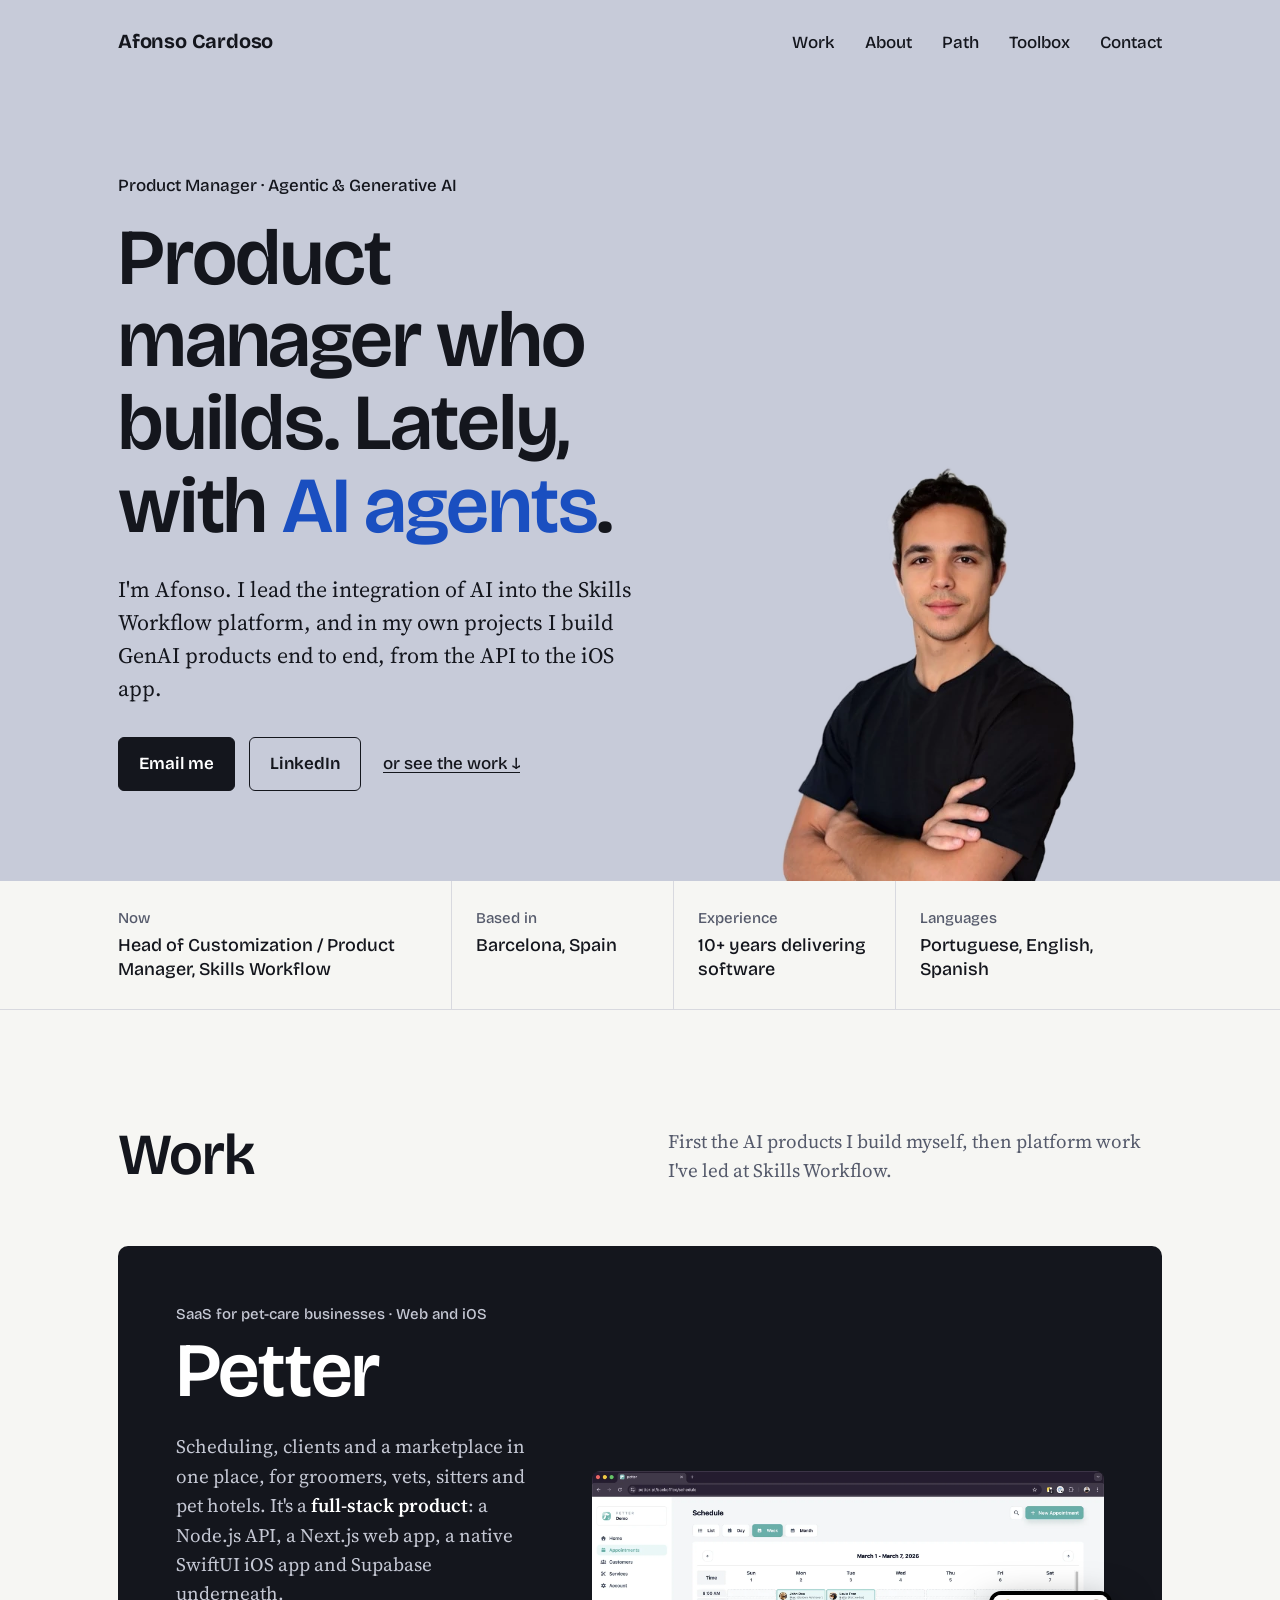
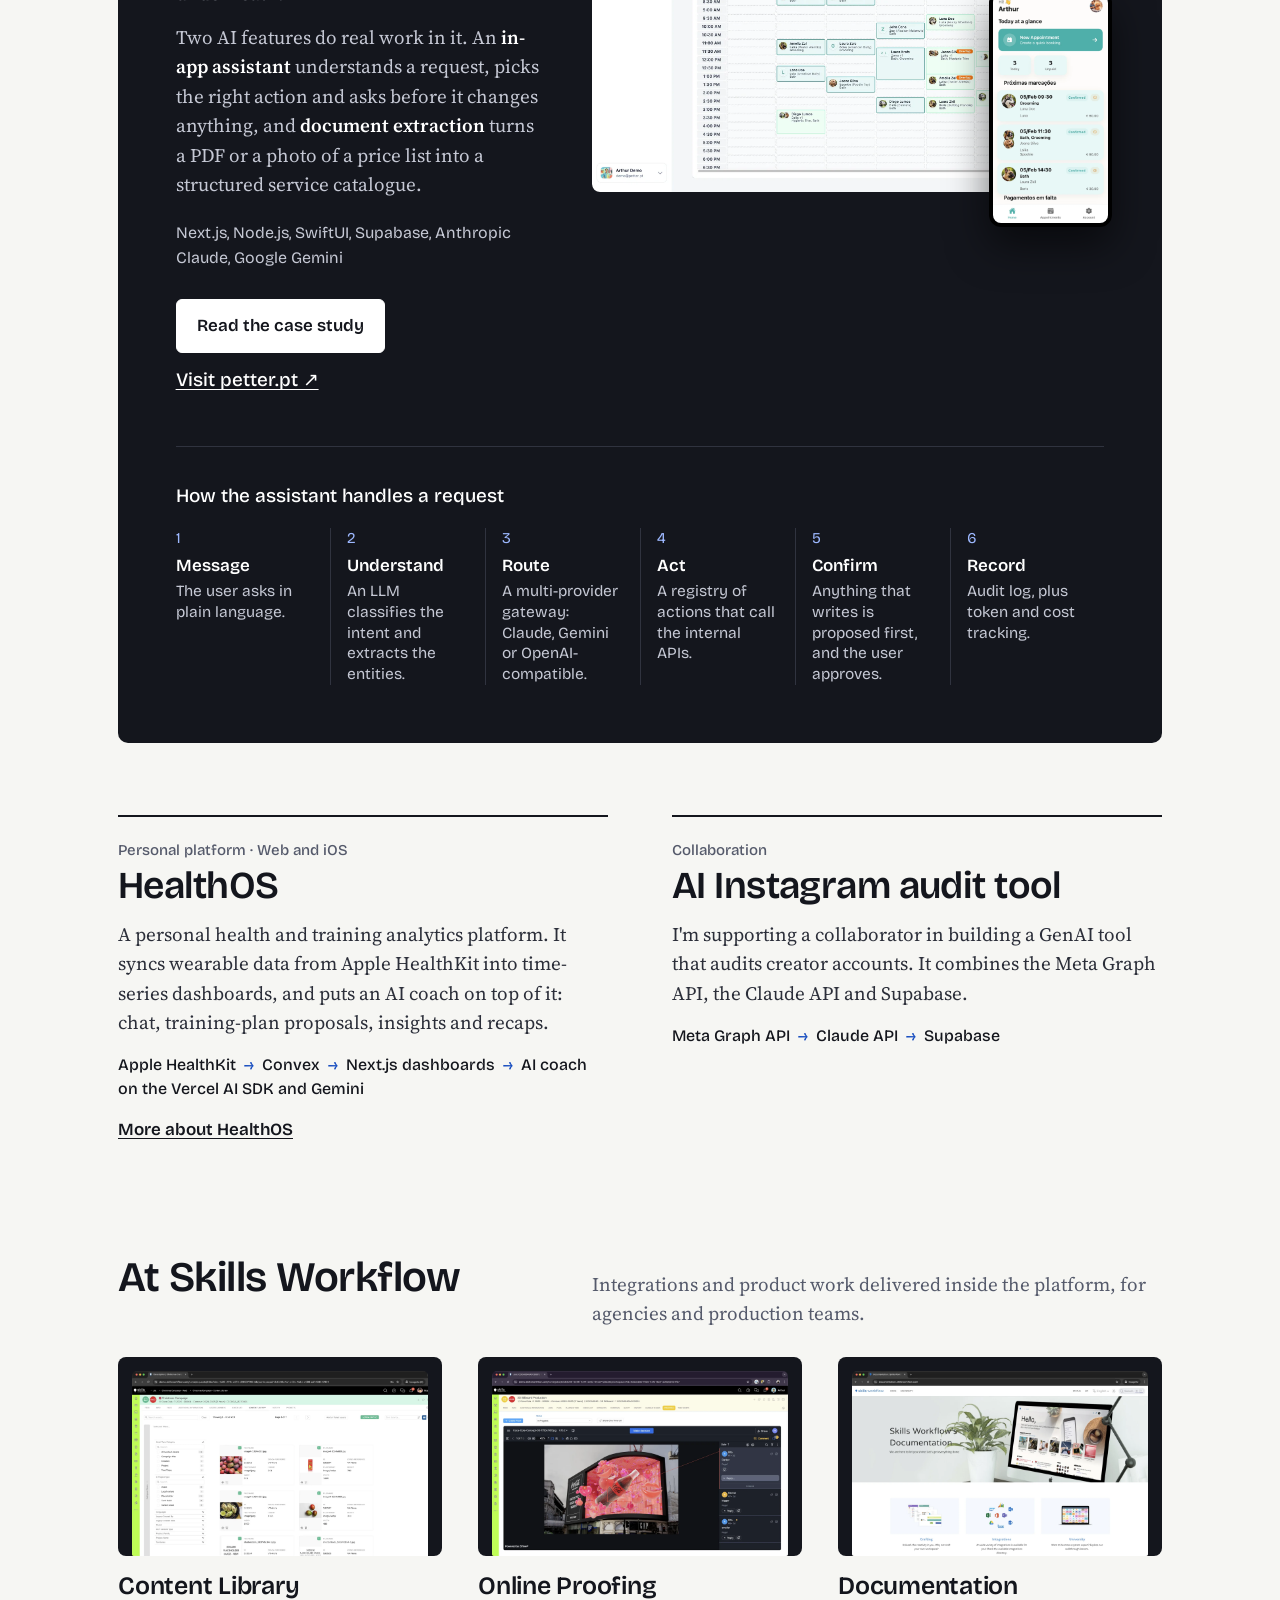
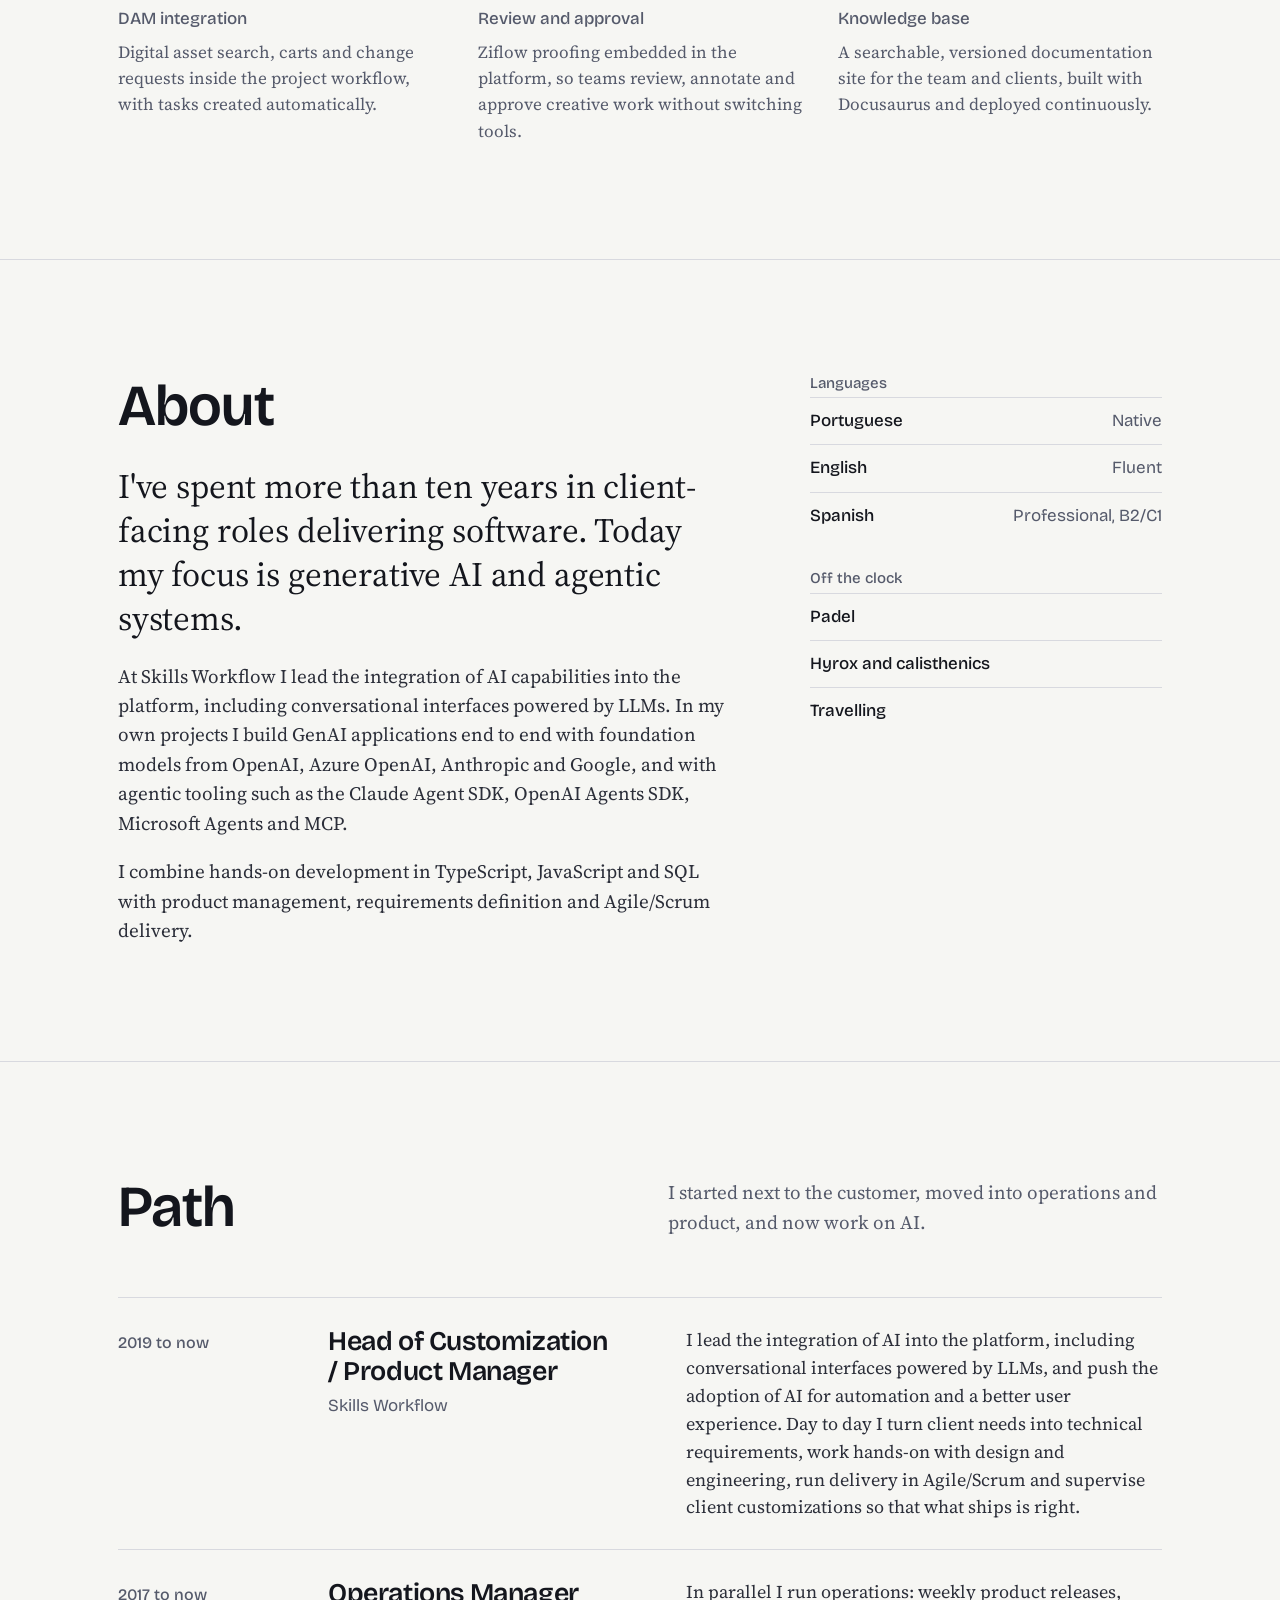
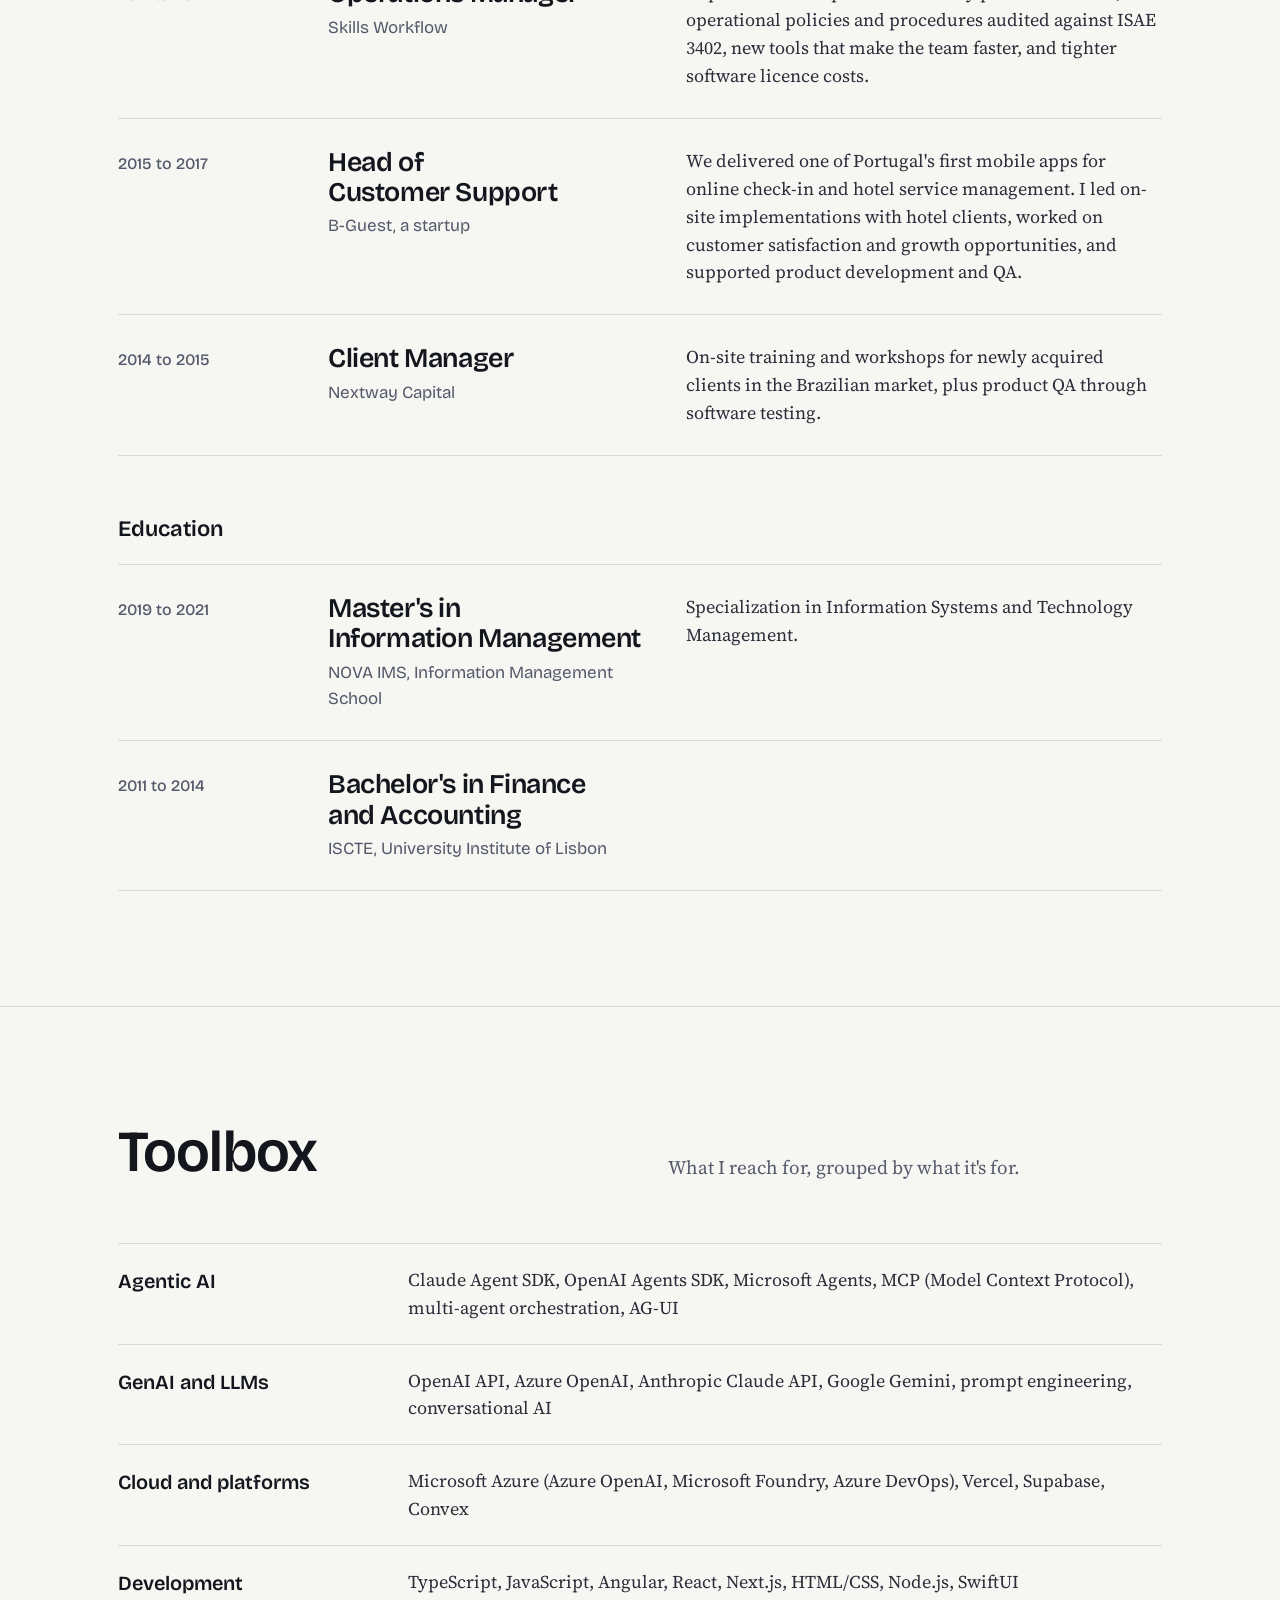
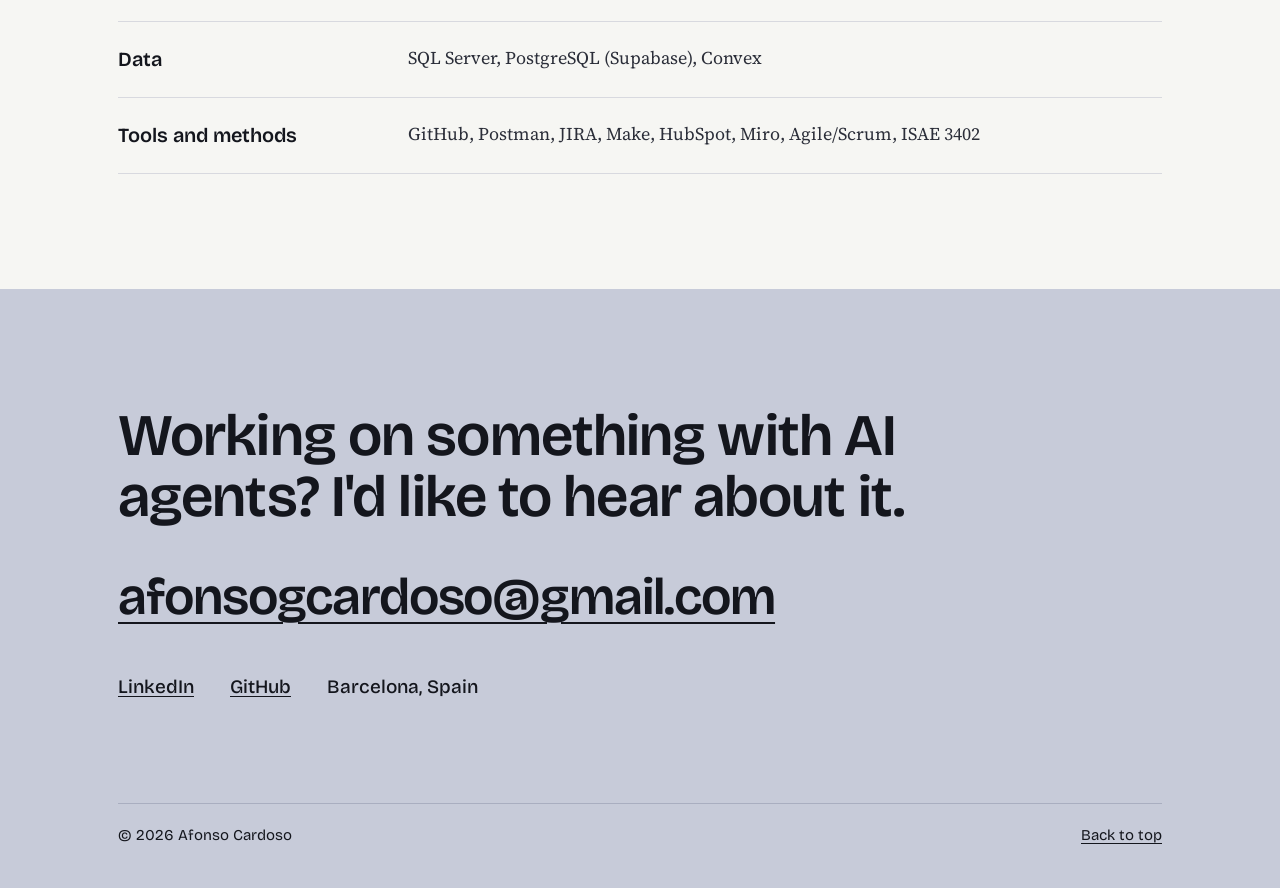
==== commit e56694df: "Rework the design around the portrait and an editorial layout The first pass leaned on generic portf" ====
--- a/index.html
+++ b/index.html
@@ -18,19 +18,14 @@
   <meta property="og:site_name" content="Afonso Cardoso">
   <meta name="twitter:card" content="summary_large_image">
 
-  <meta name="theme-color" content="#f3f0e8" media="(prefers-color-scheme: light)">
-  <meta name="theme-color" content="#0d0e12" media="(prefers-color-scheme: dark)">
+  <meta name="theme-color" content="#c7cbd9">
   <link rel="icon" href="assets/img/favicon.svg" type="image/svg+xml">
   <link rel="icon" href="assets/img/favicon.png" type="image/png" sizes="32x32">
   <link rel="apple-touch-icon" href="assets/img/apple-touch-icon.png">
 
-  <script>
-    document.documentElement.classList.add('js');
-    try { var t = localStorage.getItem('theme'); if (t) document.documentElement.setAttribute('data-theme', t); } catch (e) {}
-  </script>
   <link rel="preconnect" href="https://fonts.googleapis.com">
   <link rel="preconnect" href="https://fonts.gstatic.com" crossorigin>
-  <link href="https://fonts.googleapis.com/css2?family=Bricolage+Grotesque:opsz,wght@12..96,400..700&family=Inter:wght@400;500;600&family=JetBrains+Mono:wght@400;500&display=swap" rel="stylesheet">
+  <link href="https://fonts.googleapis.com/css2?family=Bricolage+Grotesque:opsz,wght@12..96,400..700&family=Source+Serif+4:opsz,wght@8..60,400;8..60,600&display=swap" rel="stylesheet">
   <link href="assets/css/style.css" rel="stylesheet">
 
   <script type="application/ld+json">
@@ -54,277 +49,212 @@
   </script>
 </head>
 
+
 <body>
-  <svg width="0" height="0" style="position:absolute" aria-hidden="true">
-    <symbol id="i-arrow" viewBox="0 0 16 16" fill="none" stroke="currentColor" stroke-width="1.8" stroke-linecap="round" stroke-linejoin="round"><path d="M2 8h12M9 3l5 5-5 5"/></symbol>
-    <symbol id="i-out" viewBox="0 0 16 16" fill="none" stroke="currentColor" stroke-width="1.8" stroke-linecap="round" stroke-linejoin="round"><path d="M4 12 12 4M5.5 4H12v6.5"/></symbol>
-  </svg>
-
   <a class="skip" href="#main">Skip to content</a>
 
-  <header class="site-header">
-    <div class="wrap">
-      <a class="brand" href="#top"><span class="brand-dot"></span>Afonso Cardoso</a>
-      <nav class="nav" id="nav" aria-label="Main">
-        <a href="#work">Work</a>
-        <a href="#about">About</a>
-        <a href="#path">Path</a>
-        <a href="#toolbox">Toolbox</a>
-        <a href="#contact">Contact</a>
-      </nav>
-      <button class="icon-btn theme-toggle" type="button" aria-label="Switch between light and dark theme">
-        <svg class="sun" viewBox="0 0 24 24" fill="none" stroke="currentColor" stroke-width="1.8" stroke-linecap="round"><circle cx="12" cy="12" r="4"/><path d="M12 2v2M12 20v2M2 12h2M20 12h2M4.9 4.9l1.4 1.4M17.7 17.7l1.4 1.4M4.9 19.1l1.4-1.4M17.7 6.3l1.4-1.4"/></svg>
-        <svg class="moon" viewBox="0 0 24 24" fill="none" stroke="currentColor" stroke-width="1.8" stroke-linecap="round" stroke-linejoin="round"><path d="M20 14.5A8 8 0 0 1 9.5 4a8 8 0 1 0 10.5 10.5Z"/></svg>
-      </button>
-      <button class="icon-btn menu-toggle" type="button" aria-label="Menu" aria-controls="nav" aria-expanded="false">
-        <svg viewBox="0 0 24 24" fill="none" stroke="currentColor" stroke-width="1.8" stroke-linecap="round"><path d="M4 8h16M4 16h16"/></svg>
-      </button>
-    </div>
-  </header>
+  <div class="band">
+    <header class="top">
+      <div class="wrap">
+        <a class="name" href="./">Afonso Cardoso</a>
+        <nav aria-label="Main">
+          <a href="#work">Work</a>
+          <a href="#about" class="opt">About</a>
+          <a href="#path" class="opt">Path</a>
+          <a href="#toolbox" class="opt">Toolbox</a>
+          <a href="#contact">Contact</a>
+        </nav>
+      </div>
+    </header>
+
+    <section class="hero">
+      <div class="wrap">
+        <div class="hero-text">
+          <p class="label">Product Manager · Agentic &amp; Generative AI</p>
+          <h1>Product manager who builds. Lately, with <span>AI&nbsp;agents</span>.</h1>
+          <p class="intro">
+            I'm Afonso. I lead the integration of AI into the Skills Workflow platform, and in my own
+            projects I build GenAI products end to end, from the API to the iOS app.
+          </p>
+          <div class="actions">
+            <a class="btn solid" href="mailto:afonsogcardoso@gmail.com">Email me</a>
+            <a class="btn" href="https://www.linkedin.com/in/afonsogcardoso" target="_blank" rel="noopener">LinkedIn</a>
+            <a class="more" href="#work">or see the work ↓</a>
+          </div>
+        </div>
+        <figure>
+          <img src="assets/img/afonso-cardoso.webp" alt="Afonso Cardoso" width="600" height="600" fetchpriority="high">
+        </figure>
+      </div>
+    </section>
+  </div>
 
   <main id="main">
 
-    <!-- ===== Hero ===== -->
-    <section class="hero" id="top">
-      <div class="wrap hero-grid">
-        <div>
-          <p class="mono status">Product Manager · Agentic &amp; Generative AI</p>
-          <h1>Product manager who builds. Lately, with <em>AI agents</em>.</h1>
-          <p class="lead">
-            I'm Afonso. I lead the integration of AI into the <strong>Skills Workflow</strong> platform,
-            and in my own projects I design and build GenAI products end to end,
-            from the API to the iOS app.
-          </p>
-          <div class="hero-actions">
-            <a class="btn btn-solid" href="#work">See the work <svg><use href="#i-arrow"/></svg></a>
-            <a class="btn btn-ghost" href="#contact">Get in touch</a>
-          </div>
-        </div>
-        <figure class="portrait">
-          <img src="assets/img/afonso-cardoso.jpg" alt="Portrait of Afonso Cardoso" width="600" height="600">
-          <figcaption><span>Barcelona, Spain</span><span>PT · EN · ES</span></figcaption>
-        </figure>
-      </div>
-    </section>
-
-    <div class="ticker" aria-hidden="true">
-      <div class="ticker-track">
-        <ul>
-          <li>Claude Agent SDK</li><li>OpenAI Agents SDK</li><li>Microsoft Agents</li><li>MCP</li><li>Multi-agent orchestration</li><li>AG-UI</li><li>Azure OpenAI</li><li>Google Gemini</li><li>Vercel AI SDK</li><li>Supabase</li><li>Convex</li><li>Next.js</li><li>SwiftUI</li>
-        </ul>
-        <ul>
-          <li>Claude Agent SDK</li><li>OpenAI Agents SDK</li><li>Microsoft Agents</li><li>MCP</li><li>Multi-agent orchestration</li><li>AG-UI</li><li>Azure OpenAI</li><li>Google Gemini</li><li>Vercel AI SDK</li><li>Supabase</li><li>Convex</li><li>Next.js</li><li>SwiftUI</li>
-        </ul>
+    <div class="glance">
+      <div class="wrap">
+        <dl>
+          <div><dt>Now</dt><dd>Head of Customization / Product Manager, Skills Workflow</dd></div>
+          <div><dt>Based in</dt><dd>Barcelona, Spain</dd></div>
+          <div><dt>Experience</dt><dd>10+ years delivering software</dd></div>
+          <div><dt>Languages</dt><dd>Portuguese, English, Spanish</dd></div>
+        </dl>
       </div>
     </div>
 
     <!-- ===== Work ===== -->
     <section class="section" id="work">
       <div class="wrap">
-        <div class="section-head reveal">
-          <div>
-            <p class="mono">Selected work</p>
-            <h2>Things I've built and shipped</h2>
+        <div class="section-intro">
+          <h2>Work</h2>
+          <p>First the AI products I build myself, then platform work I've led at Skills Workflow.</p>
+        </div>
+
+        <article class="petter">
+          <div class="petter-top">
+            <div>
+              <p class="label">SaaS for pet-care businesses · Web and iOS</p>
+              <h3>Petter</h3>
+              <p>
+                Scheduling, clients and a marketplace in one place, for groomers, vets, sitters and pet hotels.
+                It's a <strong>full-stack product</strong>: a Node.js API, a Next.js web app, a native SwiftUI
+                iOS app and Supabase underneath.
+              </p>
+              <p>
+                Two AI features do real work in it. An <strong>in-app assistant</strong> understands a request,
+                picks the right action and asks before it changes anything, and <strong>document extraction</strong>
+                turns a PDF or a photo of a price list into a structured service catalogue.
+              </p>
+              <p class="stack">Next.js, Node.js, SwiftUI, Supabase, Anthropic Claude, Google Gemini</p>
+              <div class="actions">
+                <a class="btn" href="project.html?id=petter">Read the case study</a>
+                <a href="https://petter.pt" target="_blank" rel="noopener">Visit petter.pt ↗</a>
+              </div>
+            </div>
+            <div class="shots">
+              <img class="web" src="assets/img/work/petter-webapp.webp" alt="Petter web app showing the weekly appointment schedule" width="1800" height="1129" loading="lazy">
+              <img class="phone" src="assets/img/work/petter-ios-home.webp" alt="Petter iOS app home screen" width="720" height="1431" loading="lazy">
+            </div>
           </div>
-          <p>AI products I build on my own time, followed by platform work I've led at Skills Workflow.</p>
-        </div>
-
-        <!-- Petter -->
-        <article class="feature reveal">
-          <div class="feature-copy">
-            <p class="mono">01 · SaaS · Web + iOS</p>
-            <h3>Petter</h3>
-            <p>
-              A SaaS platform for pet-care businesses: scheduling, clients and a marketplace in one place.
-              <strong>Full-stack and built end to end</strong>, with a Node.js API, a Next.js web app,
-              a native SwiftUI iOS app and Supabase.
-            </p>
-            <ul class="points">
-              <li><strong>In-app AI assistant</strong> that understands a request, picks the right action and asks before it writes anything.</li>
-              <li><strong>AI document extraction</strong> that turns a PDF or a photo of a price list into a structured service catalogue.</li>
-            </ul>
-            <ul class="tags" aria-label="Stack">
-              <li>Next.js</li><li>Node.js</li><li>SwiftUI</li><li>Supabase</li><li>Claude</li><li>Gemini</li>
-            </ul>
-            <div class="links" style="padding-top:28px">
-              <a class="btn btn-solid" href="project.html?id=petter">Read the case study <svg><use href="#i-arrow"/></svg></a>
-              <a class="link-arrow" href="https://petter.pt" target="_blank" rel="noopener">petter.pt <svg><use href="#i-out"/></svg></a>
-            </div>
-          </div>
-          <div class="feature-shots">
-            <img class="shot-web" src="assets/img/work/petter-webapp.webp" alt="Petter web app showing the weekly appointment schedule" width="1800" height="1129" loading="lazy">
-            <img class="shot-phone" src="assets/img/work/petter-ios-home.webp" alt="Petter iOS app home screen" width="720" height="1431" loading="lazy">
-          </div>
-          <div class="feature-flow">
-            <span class="mono">How the assistant handles a request</span>
-            <ol class="flow">
-              <li><b>Message</b><span>The user asks in plain language</span></li>
-              <li><b>Understand</b><span>LLM intent classification and entity extraction</span></li>
-              <li><b>Route</b><span>Multi-provider gateway: Claude, Gemini, OpenAI-compatible</span></li>
-              <li><b>Act</b><span>A registry of actions that call internal APIs</span></li>
-              <li><b>Confirm</b><span>Write actions are proposed, the user approves</span></li>
-              <li><b>Record</b><span>Audit log, token and cost tracking</span></li>
+
+          <div class="how">
+            <p>How the assistant handles a request</p>
+            <ol class="steps">
+              <li><b>Message</b>The user asks in plain language.</li>
+              <li><b>Understand</b>An LLM classifies the intent and extracts the entities.</li>
+              <li><b>Route</b>A multi-provider gateway: Claude, Gemini or OpenAI-compatible.</li>
+              <li><b>Act</b>A registry of actions that call the internal APIs.</li>
+              <li><b>Confirm</b>Anything that writes is proposed first, and the user approves.</li>
+              <li><b>Record</b>Audit log, plus token and cost tracking.</li>
             </ol>
           </div>
         </article>
 
-        <!-- HealthOS + Instagram audit -->
-        <div class="cards">
-          <article class="card reveal">
-            <div class="card-top">
-              <p class="mono">02 · Personal platform</p>
-              <span class="go" aria-hidden="true"><svg><use href="#i-arrow"/></svg></span>
-            </div>
-            <h3><a class="card-link" href="project.html?id=healthos">HealthOS</a></h3>
+        <div class="pair">
+          <article>
+            <p class="label">Personal platform · Web and iOS</p>
+            <h3><a href="project.html?id=healthos">HealthOS</a></h3>
             <p>
-              A health and training analytics platform. It syncs wearable data from Apple HealthKit into
-              time-series dashboards, and adds an AI coach on top: chat, training-plan proposals, insights and recaps.
-            </p>
-            <ol class="flow">
-              <li><b>Apple HealthKit</b><span>Wearable data, via a companion iOS app</span></li>
-              <li><b>Convex</b><span>Time-series storage and dashboards</span></li>
-              <li><b>AI coach</b><span>Vercel AI SDK and Gemini</span></li>
-            </ol>
-            <ul class="tags card-foot" aria-label="Stack">
-              <li>Next.js</li><li>Convex</li><li>iOS</li><li>Vercel AI SDK</li><li>Gemini</li>
-            </ul>
+              A personal health and training analytics platform. It syncs wearable data from Apple
+              HealthKit into time-series dashboards, and puts an AI coach on top of it: chat, training-plan
+              proposals, insights and recaps.
+            </p>
+            <p class="chain">Apple HealthKit <i>→</i> Convex <i>→</i> Next.js dashboards <i>→</i> AI coach on the Vercel AI SDK and Gemini</p>
+            <a class="read" href="project.html?id=healthos">More about HealthOS</a>
           </article>
 
-          <article class="card reveal">
-            <div class="card-top">
-              <p class="mono">03 · Collaboration</p>
-            </div>
+          <article>
+            <p class="label">Collaboration</p>
             <h3>AI Instagram audit tool</h3>
             <p>
-              I'm supporting a collaborator in building a GenAI tool that audits creator accounts,
-              combining account data from Meta with analysis by Claude.
-            </p>
-            <ol class="flow">
-              <li><b>Meta Graph API</b><span>Account and content data</span></li>
-              <li><b>Claude API</b><span>Analysis and the written audit</span></li>
-              <li><b>Supabase</b><span>Storage and backend</span></li>
-            </ol>
-            <ul class="tags card-foot" aria-label="Stack">
-              <li>Meta Graph API</li><li>Claude API</li><li>Supabase</li>
-            </ul>
+              I'm supporting a collaborator in building a GenAI tool that audits creator accounts.
+              It combines the Meta Graph API, the Claude API and Supabase.
+            </p>
+            <p class="chain">Meta Graph API <i>→</i> Claude API <i>→</i> Supabase</p>
           </article>
         </div>
 
-        <!-- Skills Workflow -->
-        <div class="subhead reveal">
+        <div class="sub">
           <h3>At Skills Workflow</h3>
           <p>Integrations and product work delivered inside the platform, for agencies and production teams.</p>
         </div>
 
-        <div class="cards three">
-          <article class="card reveal">
-            <div class="card-shot"><img src="assets/img/work/content-library.webp" alt="Content Library asset search inside Skills Workflow" width="1800" height="1105" loading="lazy"></div>
-            <div class="card-top">
-              <p class="mono">DAM integration</p>
-              <span class="go" aria-hidden="true"><svg><use href="#i-arrow"/></svg></span>
-            </div>
-            <h3><a class="card-link" href="project.html?id=content-library">Content Library</a></h3>
+        <div class="trio">
+          <a href="project.html?id=content-library">
+            <div class="frame"><img src="assets/img/work/content-library.webp" alt="Content Library asset search inside Skills Workflow" width="1800" height="1105" loading="lazy"></div>
+            <h4>Content Library</h4>
+            <p class="label">DAM integration</p>
             <p>Digital asset search, carts and change requests inside the project workflow, with tasks created automatically.</p>
-          </article>
-
-          <article class="card reveal">
-            <div class="card-shot"><img src="assets/img/work/online-proofing.webp" alt="Online proofing viewer embedded in Skills Workflow" width="1800" height="1124" loading="lazy"></div>
-            <div class="card-top">
-              <p class="mono">Review &amp; approval</p>
-              <span class="go" aria-hidden="true"><svg><use href="#i-arrow"/></svg></span>
-            </div>
-            <h3><a class="card-link" href="project.html?id=online-proofing">Online Proofing</a></h3>
+          </a>
+          <a href="project.html?id=online-proofing">
+            <div class="frame"><img src="assets/img/work/online-proofing.webp" alt="Online proofing viewer embedded in Skills Workflow" width="1800" height="1124" loading="lazy"></div>
+            <h4>Online Proofing</h4>
+            <p class="label">Review and approval</p>
             <p>Ziflow proofing embedded in the platform, so teams review, annotate and approve creative work without switching tools.</p>
-          </article>
-
-          <article class="card reveal">
-            <div class="card-shot"><img src="assets/img/work/documentation.webp" alt="Skills Workflow documentation website" width="1800" height="1124" loading="lazy"></div>
-            <div class="card-top">
-              <p class="mono">Knowledge base</p>
-              <span class="go" aria-hidden="true"><svg><use href="#i-arrow"/></svg></span>
-            </div>
-            <h3><a class="card-link" href="project.html?id=documentation">Documentation</a></h3>
+          </a>
+          <a href="project.html?id=documentation">
+            <div class="frame"><img src="assets/img/work/documentation.webp" alt="Skills Workflow documentation website" width="1800" height="1124" loading="lazy"></div>
+            <h4>Documentation</h4>
+            <p class="label">Knowledge base</p>
             <p>A searchable, versioned documentation site for the team and clients, built with Docusaurus and deployed continuously.</p>
-          </article>
+          </a>
         </div>
       </div>
     </section>
 
     <!-- ===== About ===== -->
-    <section class="section" id="about">
-      <div class="wrap">
-        <p class="mono reveal" style="margin-bottom:28px">About</p>
-        <div class="about-grid">
-          <div class="about-text reveal">
+    <section class="section rule" id="about">
+      <div class="wrap">
+        <div class="about">
+          <div>
+            <h2 style="margin-bottom:28px">About</h2>
+            <p class="big">
+              I've spent more than ten years in client-facing roles delivering software. Today my focus is
+              generative AI and agentic systems.
+            </p>
             <p>
-              I've spent <mark>10+ years</mark> in client-facing roles delivering software.
-              Today my focus is <mark>generative AI and agentic systems</mark>: deciding what's worth building,
-              then getting it into people's hands.
-            </p>
-            <p class="small">
-              At Skills Workflow I lead the integration of AI capabilities into the platform, including conversational
-              interfaces powered by LLMs. In my own projects I build GenAI applications end to end with foundation models
-              from OpenAI, Azure OpenAI, Anthropic and Google, and with agentic tooling such as the Claude Agent SDK,
-              OpenAI Agents SDK, Microsoft Agents and MCP.
+              At Skills Workflow I lead the integration of AI capabilities into the platform, including
+              conversational interfaces powered by LLMs. In my own projects I build GenAI applications end to end
+              with foundation models from OpenAI, Azure OpenAI, Anthropic and Google, and with agentic tooling
+              such as the Claude Agent SDK, OpenAI Agents SDK, Microsoft Agents and MCP.
+            </p>
+            <p>
+              I combine hands-on development in TypeScript, JavaScript and SQL with product management,
+              requirements definition and Agile/Scrum delivery.
             </p>
           </div>
-          <div class="aside-list reveal">
-            <div>
-              <h4>Languages</h4>
-              <ul>
-                <li>Portuguese <span>Native</span></li>
-                <li>English <span>Fluent</span></li>
-                <li>Spanish <span>Professional, B2/C1</span></li>
-              </ul>
-            </div>
-            <div>
-              <h4>Off the clock</h4>
-              <ul>
-                <li>Padel</li>
-                <li>Hyrox &amp; calisthenics</li>
-                <li>Travelling</li>
-              </ul>
-            </div>
-          </div>
-        </div>
-
-        <div class="pillars reveal">
-          <div>
-            <p class="mono">01</p>
-            <h3>Product</h3>
-            <p>Turning client needs into clear technical requirements, and steering delivery with Agile and Scrum.</p>
-          </div>
-          <div>
-            <p class="mono">02</p>
-            <h3>Build</h3>
-            <p>Hands-on development in TypeScript, JavaScript and SQL, working alongside design and engineering.</p>
-          </div>
-          <div>
-            <p class="mono">03</p>
-            <h3>AI</h3>
-            <p>LLM-powered conversational interfaces, agents that take real actions, and the guardrails around them.</p>
-          </div>
+          <aside>
+            <h3>Languages</h3>
+            <ul>
+              <li>Portuguese <span>Native</span></li>
+              <li>English <span>Fluent</span></li>
+              <li>Spanish <span>Professional, B2/C1</span></li>
+            </ul>
+            <h3>Off the clock</h3>
+            <ul>
+              <li>Padel</li>
+              <li>Hyrox and calisthenics</li>
+              <li>Travelling</li>
+            </ul>
+          </aside>
         </div>
       </div>
     </section>
 
     <!-- ===== Path ===== -->
-    <section class="section" id="path">
-      <div class="wrap">
-        <div class="section-head reveal">
-          <div>
-            <p class="mono">Path</p>
-            <h2>From client rooms to product, to AI</h2>
-          </div>
-          <p>I started next to the customer, moved into operations and product, and now work on AI. The customer part never left.</p>
-        </div>
-
-        <ol class="path">
-          <li class="stop reveal">
-            <p class="mono when">2019 → Now</p>
+    <section class="section rule" id="path">
+      <div class="wrap">
+        <div class="section-intro">
+          <h2>Path</h2>
+          <p>I started next to the customer, moved into operations and product, and now work on AI.</p>
+        </div>
+
+        <ol class="rows">
+          <li>
+            <p class="when">2019 to now</p>
             <div>
               <h3>Head of Customization / Product Manager</h3>
-              <p class="where">Skills Workflow <span class="now">Current</span></p>
+              <p class="where">Skills Workflow</p>
             </div>
             <p class="what">
               I lead the integration of AI into the platform, including conversational interfaces powered by LLMs,
@@ -333,22 +263,22 @@
               and supervise client customizations so that what ships is right.
             </p>
           </li>
-          <li class="stop reveal">
-            <p class="mono when">2017 → Now</p>
+          <li>
+            <p class="when">2017 to now</p>
             <div>
               <h3>Operations Manager</h3>
-              <p class="where">Skills Workflow <span class="now">Current</span></p>
+              <p class="where">Skills Workflow</p>
             </div>
             <p class="what">
               In parallel I run operations: weekly product releases, operational policies and procedures audited
               against ISAE 3402, new tools that make the team faster, and tighter software licence costs.
             </p>
           </li>
-          <li class="stop reveal">
-            <p class="mono when">2015 → 2017</p>
+          <li>
+            <p class="when">2015 to 2017</p>
             <div>
               <h3>Head of Customer Support</h3>
-              <p class="where">B-Guest, a hospitality startup</p>
+              <p class="where">B-Guest, a startup</p>
             </div>
             <p class="what">
               We delivered one of Portugal's first mobile apps for online check-in and hotel service management.
@@ -356,8 +286,8 @@
               opportunities, and supported product development and QA.
             </p>
           </li>
-          <li class="stop reveal">
-            <p class="mono when">2014 → 2015</p>
+          <li>
+            <p class="when">2014 to 2015</p>
             <div>
               <h3>Client Manager</h3>
               <p class="where">Nextway Capital</p>
@@ -369,102 +299,63 @@
           </li>
         </ol>
 
-        <div class="study">
-          <div class="reveal">
-            <p class="mono">Master's · 2019 → 2021</p>
-            <h3>Information Management</h3>
-            <p>Specialization in Information Systems and Technology Management. NOVA IMS, Information Management School.</p>
-          </div>
-          <div class="reveal">
-            <p class="mono">Bachelor's · 2011 → 2014</p>
-            <h3>Finance and Accounting</h3>
-            <p>ISCTE, University Institute of Lisbon.</p>
-          </div>
-        </div>
+        <p class="rows-title">Education</p>
+        <ol class="rows">
+          <li>
+            <p class="when">2019 to 2021</p>
+            <div>
+              <h3>Master's in Information Management</h3>
+              <p class="where">NOVA IMS, Information Management School</p>
+            </div>
+            <p class="what">Specialization in Information Systems and Technology Management.</p>
+          </li>
+          <li>
+            <p class="when">2011 to 2014</p>
+            <div>
+              <h3>Bachelor's in Finance and Accounting</h3>
+              <p class="where">ISCTE, University Institute of Lisbon</p>
+            </div>
+            <p class="what"></p>
+          </li>
+        </ol>
       </div>
     </section>
 
     <!-- ===== Toolbox ===== -->
-    <section class="section" id="toolbox">
-      <div class="wrap">
-        <div class="section-head reveal">
-          <div>
-            <p class="mono">Toolbox</p>
-            <h2>What I work with</h2>
-          </div>
-          <p>The tools I reach for most, grouped by what they're for.</p>
-        </div>
-
-        <div class="toolbox">
-          <div class="tool wide reveal">
-            <p class="mono">Agents</p>
-            <h3>Agentic AI</h3>
-            <ul class="tags">
-              <li>Claude Agent SDK</li><li>OpenAI Agents SDK</li><li>Microsoft Agents</li><li>MCP (Model Context Protocol)</li><li>Multi-agent orchestration</li><li>AG-UI</li>
-            </ul>
-          </div>
-          <div class="tool reveal">
-            <p class="mono">Models</p>
-            <h3>GenAI &amp; LLMs</h3>
-            <ul class="tags">
-              <li>OpenAI API</li><li>Azure OpenAI</li><li>Anthropic Claude API</li><li>Google Gemini</li><li>Prompt engineering</li><li>Conversational AI</li>
-            </ul>
-          </div>
-          <div class="tool reveal">
-            <p class="mono">Code</p>
-            <h3>Development</h3>
-            <ul class="tags">
-              <li>TypeScript</li><li>JavaScript</li><li>Angular</li><li>React</li><li>Next.js</li><li>HTML/CSS</li><li>Node.js</li><li>SwiftUI</li>
-            </ul>
-          </div>
-          <div class="tool reveal">
-            <p class="mono">Infra</p>
-            <h3>Cloud &amp; platforms</h3>
-            <ul class="tags">
-              <li>Microsoft Azure</li><li>Azure OpenAI</li><li>Microsoft Foundry</li><li>Azure DevOps</li><li>Vercel</li><li>Supabase</li><li>Convex</li>
-            </ul>
-          </div>
-          <div class="tool reveal">
-            <p class="mono">Storage</p>
-            <h3>Data</h3>
-            <ul class="tags">
-              <li>SQL Server</li><li>PostgreSQL (Supabase)</li><li>Convex</li>
-            </ul>
-          </div>
-          <div class="tool reveal" style="grid-column:1/-1">
-            <p class="mono">Ways of working</p>
-            <h3>Tools &amp; methods</h3>
-            <ul class="tags">
-              <li>GitHub</li><li>Postman</li><li>JIRA</li><li>Make</li><li>HubSpot</li><li>Miro</li><li>Agile/Scrum</li><li>ISAE 3402</li>
-            </ul>
-          </div>
-        </div>
-      </div>
-    </section>
-
-    <!-- ===== Contact ===== -->
-    <section class="section contact" id="contact">
-      <div class="wrap">
-        <p class="mono">Contact</p>
-        <h2><a href="mailto:afonsogcardoso@gmail.com">Let's talk.</a></h2>
-        <div class="contact-row">
-          <div><span class="mono">Email</span><a href="mailto:afonsogcardoso@gmail.com">afonsogcardoso@gmail.com</a></div>
-          <div><span class="mono">LinkedIn</span><a href="https://www.linkedin.com/in/afonsogcardoso" target="_blank" rel="noopener">in/afonsogcardoso</a></div>
-          <div><span class="mono">GitHub</span><a href="https://github.com/afonsogcardoso" target="_blank" rel="noopener">afonsogcardoso</a></div>
-          <div><span class="mono">Based in</span><span style="font-size:18px;font-weight:500">Barcelona, Spain</span></div>
-        </div>
+    <section class="section rule" id="toolbox">
+      <div class="wrap">
+        <div class="section-intro">
+          <h2>Toolbox</h2>
+          <p>What I reach for, grouped by what it's for.</p>
+        </div>
+        <dl class="rows tools">
+          <div><dt>Agentic AI</dt><dd>Claude Agent SDK, OpenAI Agents SDK, Microsoft Agents, MCP (Model Context Protocol), multi-agent orchestration, AG-UI</dd></div>
+          <div><dt>GenAI and LLMs</dt><dd>OpenAI API, Azure OpenAI, Anthropic Claude API, Google Gemini, prompt engineering, conversational AI</dd></div>
+          <div><dt>Cloud and platforms</dt><dd>Microsoft Azure (Azure OpenAI, Microsoft Foundry, Azure DevOps), Vercel, Supabase, Convex</dd></div>
+          <div><dt>Development</dt><dd>TypeScript, JavaScript, Angular, React, Next.js, HTML/CSS, Node.js, SwiftUI</dd></div>
+          <div><dt>Data</dt><dd>SQL Server, PostgreSQL (Supabase), Convex</dd></div>
+          <div><dt>Tools and methods</dt><dd>GitHub, Postman, JIRA, Make, HubSpot, Miro, Agile/Scrum, ISAE 3402</dd></div>
+        </dl>
       </div>
     </section>
 
   </main>
 
-  <footer class="site-footer">
+  <!-- ===== Contact ===== -->
+  <footer class="band contact" id="contact">
     <div class="wrap">
-      <span>© <span id="year">2026</span> Afonso Cardoso</span>
-      <a href="#top">Back to top ↑</a>
+      <h2>Working on something with AI agents? I'd like to hear about it.</h2>
+      <a class="mail" href="mailto:afonsogcardoso@gmail.com">afonsogcardoso@gmail.com</a>
+      <p class="else">
+        <a href="https://www.linkedin.com/in/afonsogcardoso" target="_blank" rel="noopener">LinkedIn</a>
+        <a href="https://github.com/afonsogcardoso" target="_blank" rel="noopener">GitHub</a>
+        <span>Barcelona, Spain</span>
+      </p>
+      <div class="foot">
+        <span>© 2026 Afonso Cardoso</span>
+        <a href="#main">Back to top</a>
+      </div>
     </div>
   </footer>
-
-  <script src="assets/js/site.js"></script>
 </body>
 </html>
--- a/assets/css/style.css
+++ b/assets/css/style.css
@@ -1,464 +1,294 @@
 /* =============================================================
    afonsogcardoso.com
-   Plain CSS, no framework. Tokens first, then layout, then parts.
+   Plain CSS, no framework, no JavaScript needed for layout.
+   The palette starts from the portrait: its backdrop colour is the
+   hero colour, so the photo sits in the page instead of in a box.
    ============================================================= */
 
 :root {
-  --bg: #f3f0e8;
-  --surface: #fbf9f4;
-  --ink: #15161b;
-  --muted: #5c5e69;
-  --line: #d9d4c7;
-  --accent: #2c46f5;
-  --accent-soft: #e2e5ff;
-  --on-accent: #ffffff;
-  --stage: #111217;
-  --on-stage: #f1efe9;
-  --on-stage-muted: #a3a5b1;
-  --stage-line: #2b2d37;
-  --portrait: #c9cbd8;
-
-  --font-display: "Bricolage Grotesque", "Helvetica Neue", Arial, sans-serif;
-  --font-body: "Inter", system-ui, -apple-system, "Segoe UI", Roboto, sans-serif;
-  --font-mono: "JetBrains Mono", ui-monospace, "SF Mono", Menlo, Consolas, monospace;
-
-  --wrap: 1180px;
-  --gutter: clamp(20px, 4vw, 40px);
-  --radius: 20px;
-  --radius-sm: 12px;
-  color-scheme: light;
-}
-
-@media (prefers-color-scheme: dark) {
-  :root:not([data-theme="light"]) {
-    --bg: #0d0e12;
-    --surface: #15171d;
-    --ink: #f1efe9;
-    --muted: #a1a3af;
-    --line: #2a2c36;
-    --accent: #93a3ff;
-    --accent-soft: #1d2140;
-    --on-accent: #0d0e12;
-    --stage: #08090c;
-    color-scheme: dark;
-  }
-}
-:root[data-theme="dark"] {
-  --bg: #0d0e12;
-  --surface: #15171d;
-  --ink: #f1efe9;
-  --muted: #a1a3af;
-  --line: #2a2c36;
-  --accent: #93a3ff;
-  --accent-soft: #1d2140;
-  --on-accent: #0d0e12;
-  --stage: #08090c;
-  color-scheme: dark;
+  --band: #c7cbd9;        /* portrait backdrop */
+  --band-line: #a9aec0;
+  --paper: #f6f6f3;
+  --ink: #14161d;
+  --text: #2b2e39;
+  --muted: #555a6b;
+  --line: #d8d9df;
+  --accent: #1a4fc0;      /* the blue from the CV */
+  --night: #14161d;
+  --night-text: #c5c8d4;
+  --night-line: #30333f;
+  --night-accent: #9db8ff;
+
+  --display: "Bricolage Grotesque", "Helvetica Neue", Arial, sans-serif;
+  --serif: "Source Serif 4", Georgia, "Times New Roman", serif;
+
+  --wrap: 1140px;
+  --gutter: clamp(20px, 4.5vw, 48px);
 }
 
 /* ---------- Base ---------- */
 *, *::before, *::after { box-sizing: border-box; }
-html { scroll-behavior: smooth; -webkit-text-size-adjust: 100%; }
+html { -webkit-text-size-adjust: 100%; scroll-behavior: smooth; }
 body {
   margin: 0;
-  background: var(--bg);
-  color: var(--ink);
-  font-family: var(--font-body);
-  font-size: 17px;
-  line-height: 1.6;
+  background: var(--paper);
+  color: var(--text);
+  font-family: var(--serif);
+  font-size: 19px;
+  line-height: 1.55;
   -webkit-font-smoothing: antialiased;
-  overflow-x: hidden;
 }
 img { max-width: 100%; height: auto; display: block; }
-a { color: inherit; }
-h1, h2, h3, h4, p, ul, ol, figure { margin: 0; }
+h1, h2, h3, p, ul, ol, dl, dd, figure { margin: 0; }
 ul, ol { padding: 0; list-style: none; }
 h1, h2, h3 {
-  font-family: var(--font-display);
+  font-family: var(--display);
+  color: var(--ink);
   font-weight: 600;
-  line-height: 1.02;
-  letter-spacing: -0.025em;
+  line-height: 1.04;
+  letter-spacing: -0.015em;
   text-wrap: balance;
 }
-:focus-visible { outline: 2px solid var(--accent); outline-offset: 3px; border-radius: 4px; }
-::selection { background: var(--accent); color: var(--on-accent); }
-
-.wrap { width: 100%; max-width: var(--wrap); margin: 0 auto; padding: 0 var(--gutter); }
-.skip {
-  position: absolute; left: 12px; top: -60px; z-index: 100;
-  background: var(--ink); color: var(--bg); padding: 10px 14px; border-radius: 8px;
-}
-.skip:focus { top: 12px; }
-
-.mono {
-  font-family: var(--font-mono);
-  font-size: 12.5px;
-  letter-spacing: 0.04em;
-  text-transform: uppercase;
-  color: var(--muted);
-}
+a { color: inherit; text-decoration-thickness: 1px; text-underline-offset: 3px; }
+a:hover { color: var(--accent); }
+:focus-visible { outline: 2px solid var(--accent); outline-offset: 3px; }
+::selection { background: var(--ink); color: var(--paper); }
+
+.wrap { max-width: var(--wrap); margin: 0 auto; padding: 0 var(--gutter); }
+.ui { font-family: var(--display); }
+.label {
+  font-family: var(--display); font-size: 15px; font-weight: 500;
+  color: var(--muted); letter-spacing: 0;
+}
+.skip { position: absolute; left: 12px; top: -80px; background: var(--ink); color: #fff; padding: 10px 14px; z-index: 10; font-family: var(--display); }
+.skip:focus { top: 12px; color: #fff; }
 
 /* ---------- Header ---------- */
-.site-header {
-  position: sticky; top: 0; z-index: 50;
-  background: color-mix(in srgb, var(--bg) 86%, transparent);
-  backdrop-filter: blur(14px);
-  -webkit-backdrop-filter: blur(14px);
-  border-bottom: 1px solid transparent;
-  transition: border-color .2s;
-}
-.site-header.scrolled { border-bottom-color: var(--line); }
-.site-header .wrap { display: flex; align-items: center; gap: 24px; height: 68px; }
-.brand {
-  font-family: var(--font-display); font-weight: 700; font-size: 19px;
-  letter-spacing: -0.02em; text-decoration: none; margin-right: auto;
-  display: inline-flex; align-items: center; gap: 10px;
-}
-.brand-dot { width: 10px; height: 10px; border-radius: 50%; background: var(--accent); }
-.nav { display: flex; align-items: center; gap: 4px; }
-.nav a {
-  text-decoration: none; font-size: 15px; font-weight: 500; color: var(--muted);
-  padding: 8px 12px; border-radius: 999px; transition: color .15s, background .15s;
-}
-.nav a:hover, .nav a[aria-current="true"] { color: var(--ink); background: color-mix(in srgb, var(--ink) 7%, transparent); }
-.icon-btn {
-  width: 40px; height: 40px; flex: none; display: inline-grid; place-items: center;
-  border: 1px solid var(--line); border-radius: 50%; background: transparent; color: var(--ink);
-  cursor: pointer; transition: background .15s;
-}
-.icon-btn:hover { background: color-mix(in srgb, var(--ink) 7%, transparent); }
-.icon-btn svg { width: 18px; height: 18px; }
-.theme-toggle .moon { display: none; }
-:root[data-theme="dark"] .theme-toggle .sun { display: none; }
-:root[data-theme="dark"] .theme-toggle .moon { display: block; }
-@media (prefers-color-scheme: dark) {
-  :root:not([data-theme="light"]) .theme-toggle .sun { display: none; }
-  :root:not([data-theme="light"]) .theme-toggle .moon { display: block; }
-}
-.menu-toggle { display: none; }
-
-@media (max-width: 820px) {
-  .menu-toggle { display: inline-grid; }
-  .nav {
-    position: absolute; left: 0; right: 0; top: 68px;
-    flex-direction: column; align-items: stretch; gap: 0;
-    background: var(--bg); border-bottom: 1px solid var(--line);
-    padding: 8px var(--gutter) 18px; display: none;
-  }
-  .nav.open { display: flex; }
-  .nav a { font-size: 18px; padding: 12px 4px; border-radius: 0; border-bottom: 1px solid var(--line); color: var(--ink); }
-  .nav a:last-child { border-bottom: 0; }
-  .nav a:hover, .nav a[aria-current="true"] { background: none; }
-}
+.top { font-family: var(--display); }
+.top .wrap { display: flex; align-items: baseline; justify-content: space-between; gap: 24px; padding-top: 26px; padding-bottom: 26px; }
+.top .name { font-weight: 700; font-size: 20px; color: var(--ink); text-decoration: none; letter-spacing: -0.01em; }
+.top nav { display: flex; gap: clamp(14px, 2.6vw, 30px); }
+.top nav a { font-size: 17px; font-weight: 500; color: var(--ink); text-decoration: none; }
+.top nav a:hover, .top nav a[aria-current="page"] { text-decoration: underline; text-decoration-thickness: 2px; text-underline-offset: 6px; color: var(--ink); }
+@media (max-width: 560px) { .top nav a.opt { display: none; } }
 
 /* ---------- Buttons ---------- */
 .btn {
-  display: inline-flex; align-items: center; gap: 10px;
-  font-weight: 600; font-size: 16px; text-decoration: none;
-  padding: 14px 22px; border-radius: 999px; border: 1px solid var(--ink);
-  transition: transform .15s, background .15s, color .15s;
-}
-.btn svg { width: 16px; height: 16px; transition: transform .15s; }
-.btn:hover svg { transform: translateX(3px); }
-.btn-solid { background: var(--ink); color: var(--bg); }
-.btn-solid:hover { background: var(--accent); border-color: var(--accent); color: var(--on-accent); }
-.btn-ghost:hover { background: var(--ink); color: var(--bg); }
-.link-arrow {
-  display: inline-flex; align-items: center; gap: 8px; font-weight: 600; text-decoration: none;
-  border-bottom: 1.5px solid currentColor; padding-bottom: 2px;
-}
-.link-arrow svg { width: 15px; height: 15px; transition: transform .15s; }
-.link-arrow:hover { color: var(--accent); }
-.link-arrow:hover svg { transform: translateX(3px); }
+  display: inline-block; font-family: var(--display); font-weight: 600; font-size: 17px;
+  padding: 13px 20px; border: 1.5px solid var(--ink); border-radius: 6px; text-decoration: none; color: var(--ink);
+}
+.btn:hover { background: var(--ink); color: #fff; }
+.btn.solid { background: var(--ink); color: #fff; }
+.btn.solid:hover { background: var(--accent); border-color: var(--accent); color: #fff; }
 
 /* ---------- Hero ---------- */
-.hero { padding: clamp(48px, 8vw, 104px) 0 clamp(40px, 6vw, 72px); }
-.hero-grid { display: grid; grid-template-columns: minmax(0, 1fr) minmax(260px, 360px); gap: clamp(32px, 6vw, 80px); align-items: end; }
-.hero h1 { font-size: clamp(44px, 7.6vw, 104px); margin: 22px 0 28px; letter-spacing: -0.012em; }
-.hero h1 em { font-style: normal; color: var(--accent); }
-.hero .lead { font-size: clamp(18px, 1.7vw, 21px); line-height: 1.5; color: var(--muted); max-width: 34em; }
-.hero .lead strong { color: var(--ink); font-weight: 600; }
-.hero-actions { display: flex; flex-wrap: wrap; gap: 12px; margin-top: 34px; }
-.status { display: inline-flex; align-items: center; gap: 10px; }
-.status::before {
-  content: ""; width: 8px; height: 8px; border-radius: 50%; background: #2bb673;
-  box-shadow: 0 0 0 4px color-mix(in srgb, #2bb673 22%, transparent);
-}
-
-.portrait { position: relative; }
-.portrait img {
-  width: 100%; aspect-ratio: 4 / 5; object-fit: cover; object-position: 50% 0;
-  border-radius: var(--radius); background: var(--portrait);
-}
-.portrait figcaption {
-  position: absolute; left: 14px; right: 14px; bottom: 14px;
-  background: color-mix(in srgb, var(--stage) 88%, transparent); color: var(--on-stage);
-  backdrop-filter: blur(8px); -webkit-backdrop-filter: blur(8px);
-  border-radius: var(--radius-sm); padding: 12px 14px;
-  display: flex; justify-content: space-between; gap: 12px;
-  font-family: var(--font-mono); font-size: 12px; letter-spacing: .03em; text-transform: uppercase;
-}
-.portrait figcaption span:last-child { color: var(--on-stage-muted); }
-
+.band { background: var(--band); }
+.hero .wrap {
+  display: grid; grid-template-columns: minmax(0, 1fr) minmax(0, 450px);
+  gap: clamp(16px, 4vw, 56px); align-items: end;
+}
+.hero-text { padding: clamp(36px, 7vw, 96px) 0 clamp(48px, 7vw, 96px); }
+.hero h1 { font-size: clamp(40px, 6.2vw, 84px); margin: 18px 0 26px; }
+.hero h1 span { color: var(--accent); }
+.hero .intro { font-size: clamp(19px, 1.8vw, 22px); line-height: 1.5; color: var(--ink); max-width: 31em; }
+.hero .actions { display: flex; flex-wrap: wrap; align-items: center; gap: 12px 14px; margin-top: 32px; }
+.hero .actions .more { font-family: var(--display); font-weight: 500; font-size: 17px; margin-left: 8px; color: var(--ink); }
+.hero .label { color: var(--ink); font-size: 17px; }
+.hero figure { align-self: end; }
+.hero figure img { width: 100%; }
 @media (max-width: 820px) {
-  .hero-grid { grid-template-columns: 1fr; align-items: start; }
-  .portrait { max-width: 300px; }
-  .portrait img { aspect-ratio: 1 / 1; }
-}
-
-/* ---------- Ticker ---------- */
-.ticker { border-block: 1px solid var(--line); overflow: hidden; padding: 16px 0; }
-.ticker-track { display: flex; width: max-content; animation: ticker 48s linear infinite; }
-.ticker:hover .ticker-track { animation-play-state: paused; }
-.ticker ul { display: flex; flex: none; }
-.ticker li {
-  font-family: var(--font-display); font-weight: 500; font-size: 20px; letter-spacing: -0.01em;
-  white-space: nowrap; padding: 0 22px; display: flex; align-items: center; gap: 44px;
-}
-.ticker li::after { content: ""; width: 6px; height: 6px; border-radius: 50%; background: var(--accent); }
-@keyframes ticker { to { transform: translateX(-50%); } }
+  .hero .wrap { grid-template-columns: 1fr; }
+  .hero-text { padding-bottom: 8px; }
+  .hero figure { max-width: 320px; margin: 0 auto; }
+}
+
+/* ---------- At a glance ---------- */
+.glance { border-bottom: 1px solid var(--line); }
+.glance dl { display: grid; grid-template-columns: 1.5fr 1fr 1fr 1.2fr; }
+.glance dl > div { padding: 26px 24px 28px 0; }
+.glance dl > div + div { padding-left: 24px; border-left: 1px solid var(--line); }
+.glance dt { font-family: var(--display); font-size: 15px; font-weight: 500; color: var(--muted); margin-bottom: 4px; }
+.glance dd { font-family: var(--display); font-size: 18px; font-weight: 500; color: var(--ink); line-height: 1.3; }
+@media (max-width: 860px) {
+  .glance dl { grid-template-columns: 1fr 1fr; }
+  .glance dl > div, .glance dl > div + div { padding: 18px 16px 18px 0; border-left: 0; border-top: 1px solid var(--line); }
+  .glance dl > div:nth-child(-n+2) { border-top: 0; }
+}
+@media (max-width: 480px) {
+  .glance dl { grid-template-columns: 1fr; }
+  .glance dl > div:nth-child(2) { border-top: 1px solid var(--line); }
+}
 
 /* ---------- Sections ---------- */
-.section { padding: clamp(64px, 9vw, 128px) 0; }
-.section + .section { border-top: 1px solid var(--line); }
-.section-head { display: grid; grid-template-columns: minmax(0, 1fr) minmax(0, 1fr); gap: 24px 48px; align-items: end; margin-bottom: clamp(32px, 5vw, 64px); }
-.section-head h2 { font-size: clamp(34px, 5vw, 64px); margin-top: 14px; }
-.section-head p { color: var(--muted); max-width: 32em; font-size: 18px; }
-@media (max-width: 820px) { .section-head { grid-template-columns: 1fr; } }
-
-/* ---------- Work: feature ---------- */
-.feature {
-  background: var(--stage); color: var(--on-stage);
-  border-radius: calc(var(--radius) + 8px);
-  padding: clamp(24px, 4vw, 56px);
-  display: grid; grid-template-columns: minmax(0, 5fr) minmax(0, 7fr); gap: clamp(28px, 4vw, 56px);
-  overflow: hidden;
-  border: 1px solid var(--stage-line);
-}
-.feature .mono { color: var(--on-stage-muted); }
-.feature h3 { font-size: clamp(36px, 4.6vw, 60px); margin: 16px 0 16px; }
-.feature p { color: var(--on-stage-muted); }
-.feature p strong { color: var(--on-stage); font-weight: 600; }
-.feature-copy { display: flex; flex-direction: column; align-items: flex-start; }
-.feature-copy .points { margin: 24px 0 28px; display: grid; gap: 14px; }
-.points li { padding-left: 22px; position: relative; color: var(--on-stage-muted); font-size: 16px; }
-.points li::before { content: ""; position: absolute; left: 0; top: .62em; width: 10px; height: 2px; background: var(--accent-on-stage, #93a3ff); }
-.points strong { color: var(--on-stage); font-weight: 600; }
-.feature-copy .links { margin-top: auto; display: flex; flex-wrap: wrap; gap: 12px 24px; align-items: center; }
-.feature .btn { border-color: var(--on-stage); }
-.feature .btn-solid { background: var(--on-stage); color: var(--stage); }
-.feature .btn-solid:hover { background: #93a3ff; border-color: #93a3ff; color: var(--stage); }
-.feature .link-arrow:hover { color: #93a3ff; }
-
-.feature-shots { position: relative; align-self: center; padding: 0 0 8% 0; }
-.shot-web { border-radius: 10px; width: 100%; box-shadow: 0 30px 80px rgba(0,0,0,.5); }
-.shot-phone {
-  position: absolute; right: -2%; bottom: 0; width: 25%;
-  border-radius: 14px; border: 4px solid #000; box-shadow: 0 20px 50px rgba(0,0,0,.6);
-}
-@media (max-width: 960px) {
-  .feature { grid-template-columns: 1fr; }
-  .feature-shots { order: -1; }
-}
-
-/* Flow strip: how a thing works, left to right */
-.flow { display: flex; flex-wrap: wrap; gap: 8px; align-items: stretch; counter-reset: step; }
-.flow li {
-  counter-increment: step; flex: 1 1 150px;
-  border: 1px solid var(--line); border-radius: var(--radius-sm); padding: 12px 14px;
-  font-size: 14.5px; line-height: 1.35; background: var(--surface);
-}
-.flow li::before {
-  content: counter(step, decimal-leading-zero); display: block;
-  font-family: var(--font-mono); font-size: 11.5px; color: var(--accent); margin-bottom: 6px;
-}
-.flow li b { display: block; font-weight: 600; }
-.flow li span { color: var(--muted); }
-.feature-flow { grid-column: 1 / -1; border-top: 1px solid var(--stage-line); padding-top: clamp(20px, 3vw, 32px); }
-.feature-flow > .mono { margin-bottom: 14px; display: block; }
-.feature .flow li { background: #191b22; border-color: var(--stage-line); }
-.feature .flow li::before { color: #93a3ff; }
-.feature .flow li span { color: var(--on-stage-muted); }
-
-/* ---------- Work: cards ---------- */
-.cards { display: grid; grid-template-columns: repeat(2, minmax(0, 1fr)); gap: 20px; margin-top: 20px; }
-.cards.three { grid-template-columns: repeat(3, minmax(0, 1fr)); }
-@media (max-width: 960px) { .cards.three { grid-template-columns: 1fr 1fr; } }
-@media (max-width: 720px) { .cards, .cards.three { grid-template-columns: 1fr; } }
-
-.card {
-  background: var(--surface); border: 1px solid var(--line); border-radius: var(--radius);
-  padding: clamp(22px, 3vw, 34px); display: flex; flex-direction: column; align-items: flex-start; gap: 14px;
-  position: relative; transition: border-color .2s, transform .2s;
-}
-.card h3 { font-size: clamp(26px, 2.6vw, 34px); }
-.card p { color: var(--muted); font-size: 16px; }
-.card .flow { width: 100%; margin-top: 6px; }
-.card .flow li { background: var(--bg); flex-basis: 120px; }
-.card .card-foot { margin-top: auto; padding-top: 10px; }
-.card-link::after { content: ""; position: absolute; inset: 0; border-radius: inherit; }
-a.card-link { text-decoration: none; }
-.card:has(.card-link):hover { border-color: var(--ink); transform: translateY(-3px); }
-.card:has(.card-link):hover .go { background: var(--accent); color: var(--on-accent); border-color: var(--accent); }
-
-.card-shot {
-  width: calc(100% + 2 * clamp(22px, 3vw, 34px)); max-width: none;
-  margin: calc(-1 * clamp(22px, 3vw, 34px)) calc(-1 * clamp(22px, 3vw, 34px)) 6px;
-  border-radius: var(--radius) var(--radius) 0 0; overflow: hidden; background: var(--stage);
-  padding: 18px 18px 0;
-}
-.card-shot img { border-radius: 8px 8px 0 0; aspect-ratio: 16 / 10; object-fit: cover; object-position: 0 0; width: 100%; }
-.go {
-  width: 38px; height: 38px; border-radius: 50%; border: 1px solid var(--line);
-  display: inline-grid; place-items: center; transition: background .15s, color .15s, border-color .15s;
-}
-.go svg { width: 15px; height: 15px; }
-.card-top { display: flex; justify-content: space-between; align-items: center; width: 100%; gap: 12px; }
-
-.tags { display: flex; flex-wrap: wrap; gap: 6px; }
-.tags li {
-  font-family: var(--font-mono); font-size: 12px; letter-spacing: .01em;
-  border: 1px solid var(--line); border-radius: 999px; padding: 4px 10px; color: var(--muted); white-space: nowrap;
-}
-.feature .tags li { border-color: var(--stage-line); color: var(--on-stage-muted); }
-
-.subhead { display: flex; align-items: baseline; justify-content: space-between; gap: 24px; flex-wrap: wrap; margin: clamp(56px, 7vw, 96px) 0 24px; }
-.subhead h3 { font-size: clamp(26px, 3vw, 38px); }
-.subhead p { color: var(--muted); max-width: 34em; }
+.section { padding: clamp(64px, 9vw, 120px) 0; }
+.section h2 { font-size: clamp(34px, 4.6vw, 58px); }
+.section-intro { display: grid; grid-template-columns: minmax(0, 1fr) minmax(0, 1fr); gap: 16px 56px; align-items: end; margin-bottom: clamp(32px, 5vw, 60px); }
+.section-intro p { color: var(--muted); max-width: 30em; }
+@media (max-width: 820px) { .section-intro { grid-template-columns: 1fr; } }
+.rule { border-top: 1px solid var(--line); }
+
+/* ---------- Petter ---------- */
+.petter { background: var(--night); color: var(--night-text); border-radius: 10px; padding: clamp(24px, 4.5vw, 60px); }
+.petter h3, .petter strong, .petter b { color: #fff; }
+.petter-top { display: grid; grid-template-columns: minmax(0, 5fr) minmax(0, 7fr); gap: clamp(28px, 4vw, 60px); align-items: center; }
+.petter .label { color: var(--night-text); }
+.petter h3 { font-size: clamp(44px, 6vw, 80px); margin: 6px 0 20px; }
+.petter p + p { margin-top: 14px; }
+.petter strong { font-weight: 600; }
+.petter .stack { font-family: var(--display); font-size: 16px; margin-top: 22px; color: var(--night-text); }
+.petter .actions { display: flex; flex-wrap: wrap; gap: 12px 22px; align-items: center; margin-top: 28px; }
+.petter .btn { border-color: #fff; background: #fff; color: var(--night); }
+.petter .btn:hover { background: var(--night-accent); border-color: var(--night-accent); color: var(--night); }
+.petter .actions a:not(.btn) { font-family: var(--display); font-weight: 500; color: #fff; }
+.petter .actions a:not(.btn):hover { color: var(--night-accent); }
+.shots { position: relative; padding-bottom: 7%; }
+.shots .web { border-radius: 8px; width: 100%; }
+.shots .phone { position: absolute; right: -1.5%; bottom: 0; width: 24%; border-radius: 12px; border: 4px solid #000; box-shadow: 0 18px 40px rgba(0, 0, 0, .55); }
+@media (max-width: 900px) { .petter-top { grid-template-columns: 1fr; } .shots { order: -1; } }
+
+.how { margin-top: clamp(28px, 4vw, 52px); padding-top: clamp(22px, 3vw, 34px); border-top: 1px solid var(--night-line); }
+.how > p { font-family: var(--display); font-weight: 500; color: #fff; font-size: 19px; margin-bottom: 18px; }
+.steps { display: grid; grid-template-columns: repeat(6, minmax(0, 1fr)); counter-reset: step; }
+.steps li { counter-increment: step; padding: 0 16px 0 0; font-family: var(--display); font-size: 15.5px; line-height: 1.35; }
+.steps li + li { padding-left: 16px; border-left: 1px solid var(--night-line); }
+.steps li::before { content: counter(step); display: block; font-size: 15px; color: var(--night-accent); margin-bottom: 6px; }
+.steps b { display: block; font-weight: 600; font-size: 17px; margin-bottom: 3px; }
+@media (max-width: 900px) {
+  .steps { grid-template-columns: 1fr 1fr; gap: 20px 0; }
+  .steps li:nth-child(odd) { padding-left: 0; border-left: 0; }
+}
+@media (max-width: 460px) {
+  .steps { grid-template-columns: 1fr; gap: 0; }
+  .steps li, .steps li + li { padding: 12px 0; border-left: 0; border-top: 1px solid var(--night-line); }
+  .steps li:first-child { border-top: 0; padding-top: 0; }
+}
+
+/* ---------- Other projects ---------- */
+.pair { display: grid; grid-template-columns: 1fr 1fr; gap: 0 clamp(32px, 5vw, 72px); margin-top: clamp(40px, 6vw, 72px); }
+.pair article { border-top: 2px solid var(--ink); padding-top: 22px; }
+.pair h3 { font-size: clamp(28px, 3vw, 38px); margin: 4px 0 14px; }
+.pair h3 a { text-decoration: none; }
+.pair h3 a:hover { text-decoration: underline; text-decoration-thickness: 2px; }
+.chain { font-family: var(--display); font-size: 16px; font-weight: 500; color: var(--ink); margin-top: 16px; line-height: 1.5; }
+.chain i { font-style: normal; color: var(--accent); padding: 0 4px; }
+.read { display: inline-block; font-family: var(--display); font-weight: 600; font-size: 17px; margin-top: 16px; color: var(--ink); }
+@media (max-width: 760px) { .pair { grid-template-columns: 1fr; gap: 40px; } }
+
+.sub { display: flex; flex-wrap: wrap; align-items: baseline; justify-content: space-between; gap: 8px 40px; margin: clamp(64px, 9vw, 112px) 0 28px; }
+.sub h3 { font-size: clamp(28px, 3.4vw, 42px); }
+.sub p { color: var(--muted); max-width: 30em; }
+.trio { display: grid; grid-template-columns: repeat(3, minmax(0, 1fr)); gap: 36px clamp(20px, 3vw, 36px); }
+.trio a { text-decoration: none; display: block; color: inherit; }
+.trio .frame { background: var(--night); border-radius: 8px; padding: 14px 14px 0; overflow: hidden; }
+.trio img { border-radius: 5px 5px 0 0; aspect-ratio: 16 / 10; object-fit: cover; object-position: 0 0; width: 100%; transition: transform .25s ease; }
+.trio a:hover img { transform: translateY(-4px); }
+.trio h4 { font-family: var(--display); font-size: 25px; font-weight: 600; color: var(--ink); margin: 16px 0 2px; letter-spacing: -0.01em; line-height: 1.15; }
+.trio a:hover h4 { text-decoration: underline; text-decoration-thickness: 2px; text-underline-offset: 4px; }
+.trio p { font-size: 17px; color: var(--muted); margin-top: 6px; }
+@media (max-width: 860px) { .trio { grid-template-columns: 1fr; max-width: 560px; } }
 
 /* ---------- About ---------- */
-.about-grid { display: grid; grid-template-columns: minmax(0, 7fr) minmax(0, 4fr); gap: clamp(32px, 6vw, 96px); }
-.about-text p { font-family: var(--font-display); font-weight: 400; font-size: clamp(22px, 2.5vw, 32px); line-height: 1.28; letter-spacing: -0.015em; }
-.about-text p + p { margin-top: 1em; }
-.about-text p.small { font-family: var(--font-body); font-size: 17px; line-height: 1.6; letter-spacing: 0; color: var(--muted); max-width: 36em; }
-.about-text mark { background: none; color: var(--accent); }
-.aside-list { display: grid; gap: 28px; align-content: start; }
-.aside-list h4 { font-family: var(--font-mono); font-size: 12.5px; letter-spacing: .04em; text-transform: uppercase; color: var(--muted); font-weight: 400; margin-bottom: 10px; }
-.aside-list li { padding: 10px 0; border-top: 1px solid var(--line); display: flex; justify-content: space-between; gap: 16px; }
-.aside-list li span { color: var(--muted); text-align: right; }
-@media (max-width: 820px) { .about-grid { grid-template-columns: 1fr; } }
-
-.pillars { display: grid; grid-template-columns: repeat(3, minmax(0, 1fr)); gap: 0; margin-top: clamp(40px, 6vw, 80px); border-top: 1px solid var(--line); }
-.pillars > div { padding: 28px 28px 0 0; }
-.pillars > div + div { padding-left: 28px; border-left: 1px solid var(--line); }
-.pillars h3 { font-size: 24px; margin: 10px 0 10px; }
-.pillars p { color: var(--muted); font-size: 16px; }
-@media (max-width: 820px) {
-  .pillars { grid-template-columns: 1fr; }
-  .pillars > div, .pillars > div + div { padding: 24px 0; border-left: 0; border-bottom: 1px solid var(--line); }
-}
-
-/* ---------- Path ---------- */
-.path li.stop { display: grid; grid-template-columns: 190px minmax(0, 4fr) minmax(0, 6fr); gap: 16px 40px; padding: 32px 0; border-top: 1px solid var(--line); }
-.path li.stop:last-child { border-bottom: 1px solid var(--line); }
-.path .when { padding-top: 6px; }
-.path h3 { font-size: clamp(22px, 2.2vw, 28px); line-height: 1.1; }
-.path .where { color: var(--muted); margin-top: 6px; }
-.path .what { color: var(--muted); font-size: 17px; line-height: 1.6; }
-.now { display: inline-block; font-family: var(--font-mono); font-size: 11px; text-transform: uppercase; letter-spacing: .05em; background: var(--accent-soft); color: var(--accent); border-radius: 999px; padding: 2px 8px; margin-left: 6px; vertical-align: 2px; }
-@media (max-width: 900px) { .path li.stop { grid-template-columns: 1fr; gap: 10px; } }
-
-.study { display: grid; grid-template-columns: repeat(2, minmax(0, 1fr)); gap: 20px; margin-top: 40px; }
-.study > div { border: 1px solid var(--line); border-radius: var(--radius); padding: 26px; }
-.study h3 { font-size: 22px; line-height: 1.15; margin: 10px 0 8px; }
-.study p { color: var(--muted); font-size: 16px; }
-@media (max-width: 720px) { .study { grid-template-columns: 1fr; } }
-
-/* ---------- Toolbox ---------- */
-.toolbox { display: grid; grid-template-columns: repeat(3, minmax(0, 1fr)); gap: 20px; }
-.tool {
-  background: var(--surface); border: 1px solid var(--line); border-radius: var(--radius); padding: 26px;
-}
-.tool.wide { grid-column: span 2; background: var(--stage); border-color: var(--stage); color: var(--on-stage); }
-.tool h3 { font-size: 24px; margin: 10px 0 18px; }
-.tool .tags li { font-size: 13px; padding: 6px 12px; color: var(--ink); }
-.tool.wide .mono { color: var(--on-stage-muted); }
-.tool.wide .tags { gap: 8px; }
-.tool.wide .tags li { color: var(--on-stage); border-color: var(--stage-line); font-size: 15px; padding: 10px 16px; }
-@media (max-width: 960px) { .toolbox { grid-template-columns: 1fr 1fr; } }
-@media (max-width: 640px) { .toolbox { grid-template-columns: 1fr; } .tool.wide { grid-column: auto; } }
+.about { display: grid; grid-template-columns: minmax(0, 7fr) minmax(0, 4fr); gap: clamp(36px, 6vw, 96px); }
+.about .big { font-size: clamp(24px, 2.7vw, 34px); line-height: 1.3; color: var(--ink); letter-spacing: -0.005em; }
+.about .big + p { margin-top: 1.1em; }
+.about p + p { margin-top: 1em; }
+.about aside { font-family: var(--display); font-size: 17px; }
+.about aside h3 { font-size: 15px; font-weight: 500; color: var(--muted); letter-spacing: 0; margin-bottom: 6px; }
+.about aside ul + h3 { margin-top: 32px; }
+.about aside li { display: flex; justify-content: space-between; gap: 16px; padding: 10px 0; border-top: 1px solid var(--line); color: var(--ink); font-weight: 500; }
+.about aside li span { color: var(--muted); font-weight: 400; text-align: right; }
+@media (max-width: 820px) { .about { grid-template-columns: 1fr; } }
+
+/* ---------- Path, education, toolbox: one row pattern ---------- */
+.rows > li, .rows > div { display: grid; grid-template-columns: 170px minmax(0, 4fr) minmax(0, 6fr); gap: 8px 40px; padding: 28px 0; border-top: 1px solid var(--line); }
+.rows > :last-child { border-bottom: 1px solid var(--line); }
+.rows .when { font-family: var(--display); font-size: 16px; font-weight: 500; color: var(--muted); padding-top: 5px; }
+.rows h3 { font-size: clamp(22px, 2.2vw, 27px); line-height: 1.12; }
+.rows .where { font-family: var(--display); font-size: 17px; color: var(--muted); margin-top: 6px; }
+.rows .what { font-size: 18px; }
+.rows-title { font-family: var(--display); font-weight: 600; font-size: 22px; color: var(--ink); margin: 56px 0 18px; }
+@media (max-width: 860px) { .rows > li, .rows > div { grid-template-columns: 1fr; gap: 8px; } .rows .when { padding-top: 0; } }
+
+.tools > div { grid-template-columns: 250px minmax(0, 1fr); padding: 22px 0; }
+.tools dt { font-family: var(--display); font-weight: 600; font-size: 20px; color: var(--ink); }
+.tools dd { font-size: 18px; }
+@media (max-width: 860px) { .tools > div { grid-template-columns: 1fr; } }
 
 /* ---------- Contact ---------- */
-.contact { background: var(--stage); color: var(--on-stage); border-top: 0 !important; }
-.contact .mono { color: var(--on-stage-muted); }
-.contact h2 { font-size: clamp(48px, 10vw, 148px); margin: 18px 0 40px; letter-spacing: -0.035em; }
-.contact h2 a { text-decoration: underline; text-decoration-thickness: .04em; text-underline-offset: .1em; transition: color .2s; }
-.contact h2 a:hover { color: #93a3ff; }
-.contact-row { display: flex; flex-wrap: wrap; gap: 14px 48px; border-top: 1px solid var(--stage-line); padding-top: 28px; }
-.contact-row div { min-width: 180px; }
-.contact-row a { text-decoration: none; font-size: 18px; font-weight: 500; border-bottom: 1px solid var(--stage-line); }
-.contact-row a:hover { color: #93a3ff; border-color: #93a3ff; }
-.contact-row .mono { display: block; margin-bottom: 6px; }
-
-.site-footer { background: var(--stage); color: var(--on-stage-muted); padding: 28px 0 36px; font-size: 14px; }
-.site-footer .wrap { display: flex; justify-content: space-between; gap: 16px; flex-wrap: wrap; border-top: 1px solid var(--stage-line); padding-top: 24px; }
-.site-footer a { text-decoration: none; }
-.site-footer a:hover { color: var(--on-stage); }
+.contact { padding: clamp(64px, 9vw, 120px) 0 40px; color: var(--ink); }
+.contact h2 { font-size: clamp(32px, 4.6vw, 60px); max-width: 16em; }
+.contact .mail { display: inline-block; font-family: var(--display); font-weight: 600; font-size: clamp(22px, 4.2vw, 52px); letter-spacing: -0.02em; margin-top: 30px; text-decoration-thickness: 2px; text-underline-offset: 8px; overflow-wrap: anywhere; }
+.contact .else { display: flex; flex-wrap: wrap; gap: 10px 36px; margin-top: 34px; font-family: var(--display); font-size: 19px; font-weight: 500; }
+.contact .foot { display: flex; justify-content: space-between; flex-wrap: wrap; gap: 8px 24px; margin-top: clamp(56px, 8vw, 104px); padding-top: 20px; border-top: 1px solid var(--band-line); font-family: var(--display); font-size: 15px; }
 
 /* ---------- Project page ---------- */
-.p-hero { padding: clamp(40px, 6vw, 80px) 0 clamp(32px, 4vw, 56px); }
-.back { display: inline-flex; align-items: center; gap: 8px; text-decoration: none; color: var(--muted); font-weight: 500; font-size: 15px; }
-.back:hover { color: var(--ink); }
-.back svg { width: 15px; height: 15px; }
-.p-hero h1 { font-size: clamp(48px, 9vw, 120px); margin: 28px 0 22px; }
-.p-hero .lead { font-size: clamp(19px, 2vw, 24px); line-height: 1.4; color: var(--muted); max-width: 30em; }
-.p-meta { display: flex; flex-wrap: wrap; gap: 20px 56px; margin-top: 36px; padding-top: 24px; border-top: 1px solid var(--line); align-items: flex-end; }
-.p-meta dl { margin: 0; }
-.p-meta dt { font-family: var(--font-mono); font-size: 12px; text-transform: uppercase; letter-spacing: .04em; color: var(--muted); margin-bottom: 4px; }
-.p-meta dd { margin: 0; font-weight: 500; }
-.p-meta dd a { text-underline-offset: 3px; }
+.p-hero { padding: clamp(24px, 4vw, 48px) 0 clamp(40px, 6vw, 72px); }
+.p-hero .back { font-family: var(--display); font-weight: 500; font-size: 17px; color: var(--ink); }
+.p-hero h1 { font-size: clamp(40px, 9vw, 124px); margin: 28px 0 20px; overflow-wrap: anywhere; }
+.p-hero .intro { font-size: clamp(20px, 2.2vw, 26px); line-height: 1.4; color: var(--ink); max-width: 28em; }
+.p-meta { display: flex; flex-wrap: wrap; gap: 18px 56px; align-items: flex-end; margin-top: 36px; padding-top: 22px; border-top: 1px solid var(--band-line); font-family: var(--display); }
+.p-meta dl { margin: 0; min-width: 0; max-width: 100%; }
+.p-meta dt { font-size: 15px; color: var(--text); }
+.p-meta dd { font-size: 18px; font-weight: 600; color: var(--ink); overflow-wrap: anywhere; }
 .p-meta .btn { margin-left: auto; }
 @media (max-width: 640px) { .p-meta .btn { margin-left: 0; } }
 
-.p-section { padding: clamp(40px, 6vw, 88px) 0; border-top: 1px solid var(--line); }
-.p-head { display: grid; grid-template-columns: 190px minmax(0, 1fr); gap: 12px 40px; margin-bottom: clamp(24px, 3vw, 44px); }
-.p-head .mono { padding-top: 10px; }
-.p-head h2 { font-size: clamp(28px, 3.6vw, 46px); }
-.p-head p { color: var(--muted); margin-top: 12px; max-width: 38em; font-size: 18px; }
-@media (max-width: 820px) { .p-head { grid-template-columns: 1fr; } .p-head .mono { padding-top: 0; } }
-
-.stage { background: var(--stage); border-radius: calc(var(--radius) + 4px); padding: clamp(14px, 3vw, 44px); }
-.stage img { border-radius: 10px; width: 100%; }
+.p-section { padding: clamp(44px, 6vw, 88px) 0; border-bottom: 1px solid var(--line); }
+.p-head { display: grid; grid-template-columns: 170px minmax(0, 1fr); gap: 8px 40px; margin-bottom: clamp(24px, 3vw, 40px); }
+.p-head .label { padding-top: 9px; }
+.p-head h2 { font-size: clamp(28px, 3.6vw, 44px); }
+.p-head p { color: var(--muted); margin-top: 12px; max-width: 36em; }
+@media (max-width: 860px) { .p-head { grid-template-columns: 1fr; } .p-head .label { padding-top: 0; } }
+
+.stage { background: var(--night); border-radius: 10px; padding: clamp(12px, 3vw, 40px); }
+.stage img { border-radius: 8px; width: 100%; aspect-ratio: 1800 / 1124; }
 .stage a { display: block; }
-.shots { display: grid; gap: 16px; }
-.shots.cols-2 { grid-template-columns: repeat(2, minmax(0, 1fr)); }
-.shots.cols-3 { grid-template-columns: repeat(3, minmax(0, 1fr)); }
-.shots figure { background: var(--stage); border-radius: var(--radius); padding: 14px 14px 0; overflow: hidden; }
-.shots img { border-radius: 8px 8px 0 0; width: 100%; }
-.shots figcaption, .phones figcaption { font-family: var(--font-mono); font-size: 12px; text-transform: uppercase; letter-spacing: .04em; color: var(--on-stage-muted); padding: 12px 2px 14px; }
-@media (max-width: 820px) { .shots.cols-2, .shots.cols-3 { grid-template-columns: 1fr; } }
-
-.phones { display: grid; grid-template-columns: repeat(3, minmax(0, 1fr)); gap: clamp(12px, 3vw, 40px); background: var(--stage); border-radius: calc(var(--radius) + 4px); padding: clamp(20px, 5vw, 64px) clamp(20px, 8vw, 120px) clamp(8px, 2vw, 24px); }
-.phones img { border-radius: clamp(10px, 2vw, 22px); width: 100%; }
+.grid-shots { display: grid; gap: 16px; }
+.grid-shots.cols-2 { grid-template-columns: repeat(2, minmax(0, 1fr)); }
+.grid-shots.cols-3 { grid-template-columns: repeat(3, minmax(0, 1fr)); }
+.grid-shots figure { background: var(--night); border-radius: 8px; padding: 12px 12px 0; }
+.grid-shots img { border-radius: 5px; width: 100%; aspect-ratio: 1800 / 1124; }
+.grid-shots figcaption, .phones figcaption { font-family: var(--display); font-size: 15px; color: var(--night-text); padding: 10px 2px 12px; }
+@media (max-width: 820px) { .grid-shots.cols-2, .grid-shots.cols-3 { grid-template-columns: 1fr; } }
+
+.phones { display: grid; grid-template-columns: repeat(3, minmax(0, 1fr)); gap: clamp(12px, 3vw, 40px); background: var(--night); border-radius: 10px; padding: clamp(20px, 5vw, 60px) clamp(20px, 9vw, 130px) clamp(6px, 2vw, 20px); }
+.phones img { border-radius: clamp(10px, 2vw, 20px); width: 100%; aspect-ratio: 720 / 1431; }
 .phones figcaption { text-align: center; }
-@media (max-width: 560px) { .phones { grid-template-columns: 1fr 1fr; padding: 20px; } .phones figure:last-child { display: none; } }
-
-.grid { display: grid; gap: 0; border-top: 1px solid var(--line); border-left: 1px solid var(--line); }
-.grid.cols-3 { grid-template-columns: repeat(3, minmax(0, 1fr)); }
-.grid.cols-4 { grid-template-columns: repeat(4, minmax(0, 1fr)); }
-.grid > div { padding: 24px; border-right: 1px solid var(--line); border-bottom: 1px solid var(--line); }
-.grid .n { font-family: var(--font-mono); font-size: 12px; color: var(--accent); }
-.grid h3 { font-family: var(--font-body); font-size: 17px; font-weight: 600; letter-spacing: 0; line-height: 1.3; margin: 10px 0 6px; text-wrap: initial; }
-.grid p { color: var(--muted); font-size: 15px; line-height: 1.5; }
-@media (max-width: 960px) { .grid.cols-3, .grid.cols-4 { grid-template-columns: 1fr 1fr; } }
-@media (max-width: 560px) { .grid.cols-3, .grid.cols-4 { grid-template-columns: 1fr; } }
-
-.p-section .tags li { font-size: 14px; padding: 8px 14px; color: var(--ink); }
-
-.p-next { border-top: 1px solid var(--line); }
-.p-next a { display: flex; justify-content: space-between; align-items: center; gap: 24px; padding: clamp(36px, 6vw, 80px) 0; text-decoration: none; }
-.p-next h2 { font-size: clamp(34px, 6vw, 80px); margin-top: 10px; transition: color .2s; }
+@media (max-width: 560px) { .phones { grid-template-columns: 1fr 1fr; padding: 18px 18px 4px; } .phones figure:last-child { display: none; } }
+
+.points { display: grid; gap: 28px clamp(24px, 4vw, 48px); }
+.points.cols-3 { grid-template-columns: repeat(3, minmax(0, 1fr)); }
+.points.cols-4 { grid-template-columns: repeat(4, minmax(0, 1fr)); }
+.points > div { border-top: 2px solid var(--ink); padding-top: 12px; }
+.points h3 { font-size: 20px; line-height: 1.2; margin-bottom: 6px; text-wrap: initial; }
+.points p { font-size: 17px; line-height: 1.45; color: var(--muted); }
+@media (max-width: 960px) { .points.cols-3, .points.cols-4 { grid-template-columns: 1fr 1fr; } }
+@media (max-width: 520px) { .points.cols-3, .points.cols-4 { grid-template-columns: 1fr; } }
+
+.p-steps { counter-reset: step; display: grid; grid-template-columns: repeat(auto-fit, minmax(150px, 1fr)); gap: 24px 0; }
+.p-steps li { counter-increment: step; padding: 0 18px; border-left: 1px solid var(--line); font-family: var(--display); font-size: 16.5px; line-height: 1.4; color: var(--muted); }
+.p-steps li::before { content: counter(step); display: block; color: var(--accent); font-weight: 600; margin-bottom: 4px; }
+.p-steps b { display: block; color: var(--ink); font-size: 19px; font-weight: 600; margin-bottom: 4px; }
+
+.stack-line { font-family: var(--display); font-size: clamp(20px, 2.4vw, 28px); font-weight: 500; color: var(--ink); line-height: 1.45; max-width: 30em; }
+
+.p-next a { display: block; padding: clamp(40px, 6vw, 80px) 0; text-decoration: none; }
+.p-next h2 { font-size: clamp(36px, 6.5vw, 84px); margin-top: 6px; }
 .p-next a:hover h2 { color: var(--accent); }
-.p-next .go { width: clamp(48px, 6vw, 72px); height: clamp(48px, 6vw, 72px); border-color: var(--ink); flex: none; }
-.p-next a:hover .go { background: var(--accent); border-color: var(--accent); color: var(--on-accent); }
-.p-next .go svg { width: 22px; height: 22px; }
-
-/* ---------- Motion ---------- */
-.js .reveal { opacity: 0; transform: translateY(18px); transition: opacity .6s ease, transform .6s ease; }
-.js .reveal.in { opacity: 1; transform: none; }
+
+.p-foot { font-family: var(--display); font-size: 15px; padding: 22px 0 32px; }
+.p-foot .wrap { display: flex; justify-content: space-between; flex-wrap: wrap; gap: 8px 24px; }
+
+.notfound { padding: clamp(60px, 12vw, 160px) 0; }
+.notfound h1 { font-size: clamp(44px, 8vw, 104px); margin-bottom: 20px; }
+
 @media (prefers-reduced-motion: reduce) {
   html { scroll-behavior: auto; }
-  .ticker-track { animation: none; }
-  .js .reveal { opacity: 1; transform: none; transition: none; }
-  * { transition-duration: .01ms !important; }
-}
+  .trio img { transition: none; }
+}
+
+@media print {
+  .top nav, .skip, .hero .actions, .petter .actions { display: none; }
+  body { font-size: 12pt; }
+  .section { padding: 28px 0; }
+}
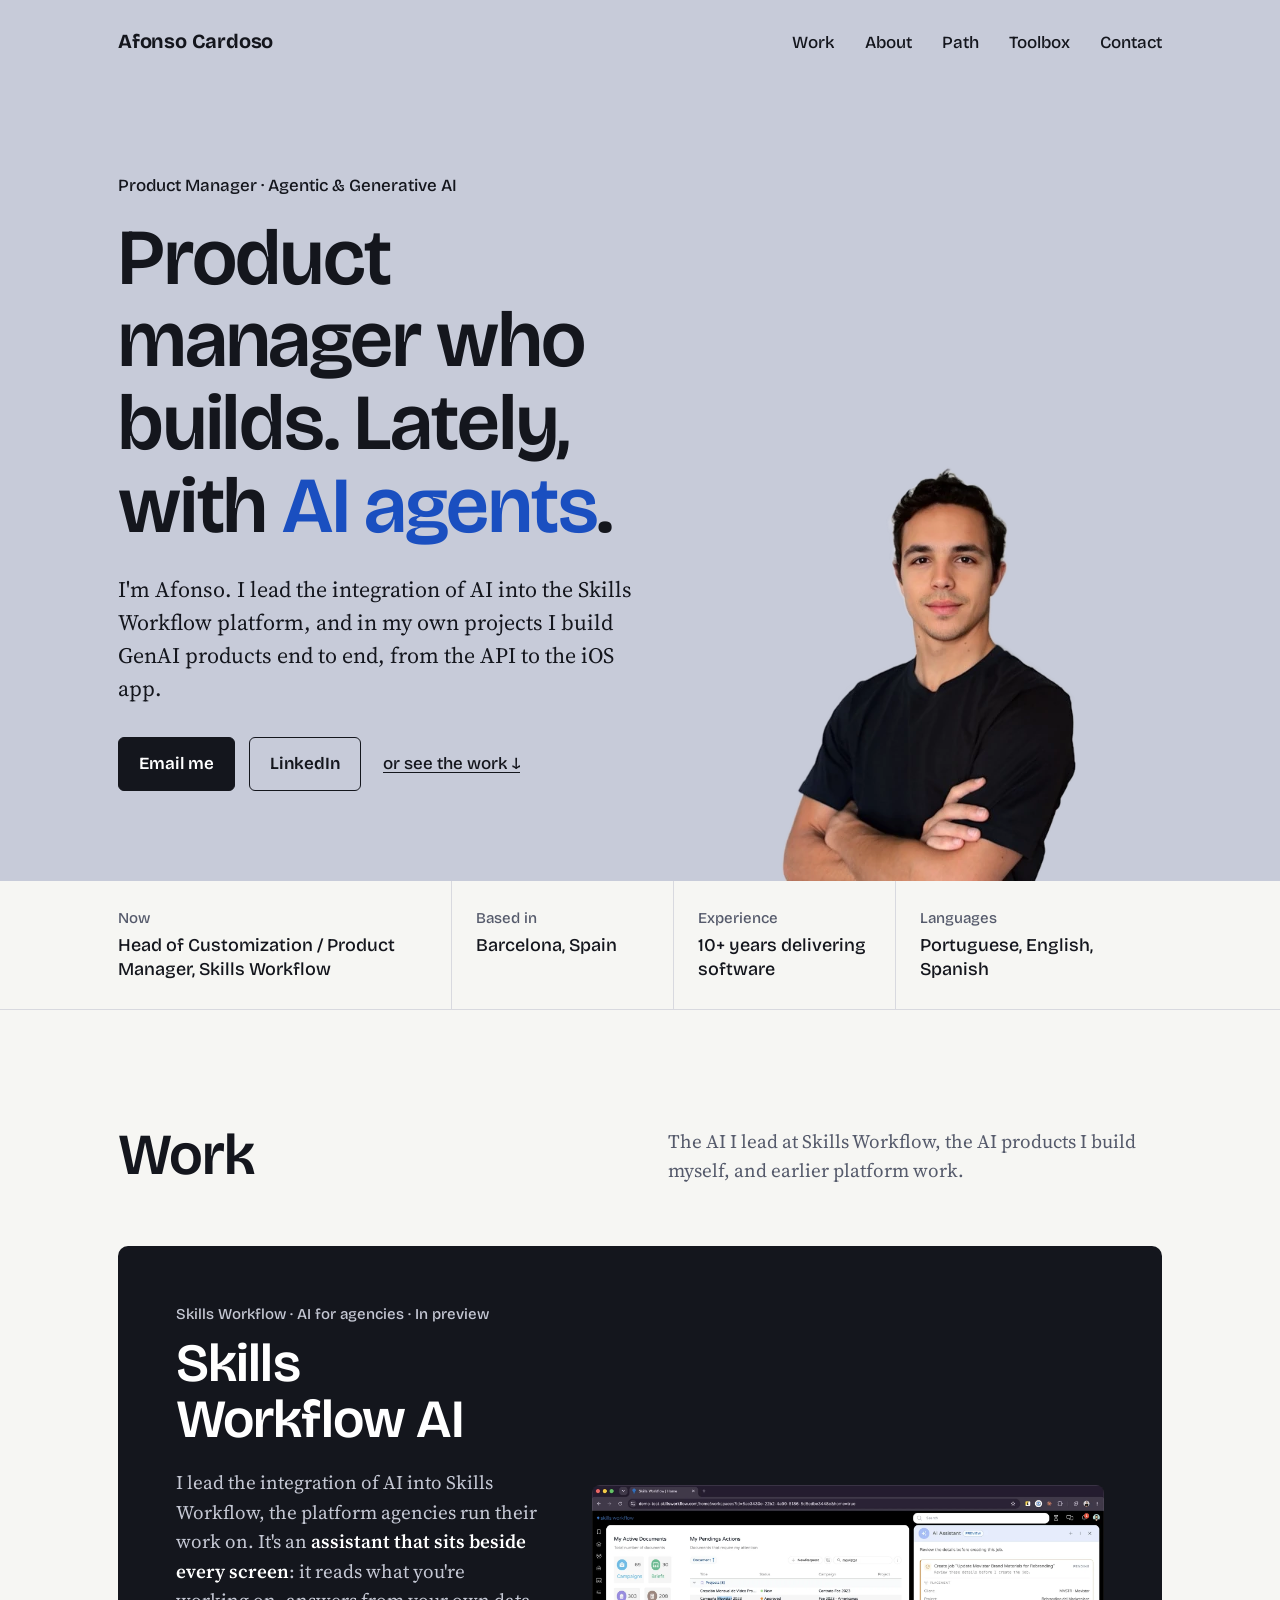
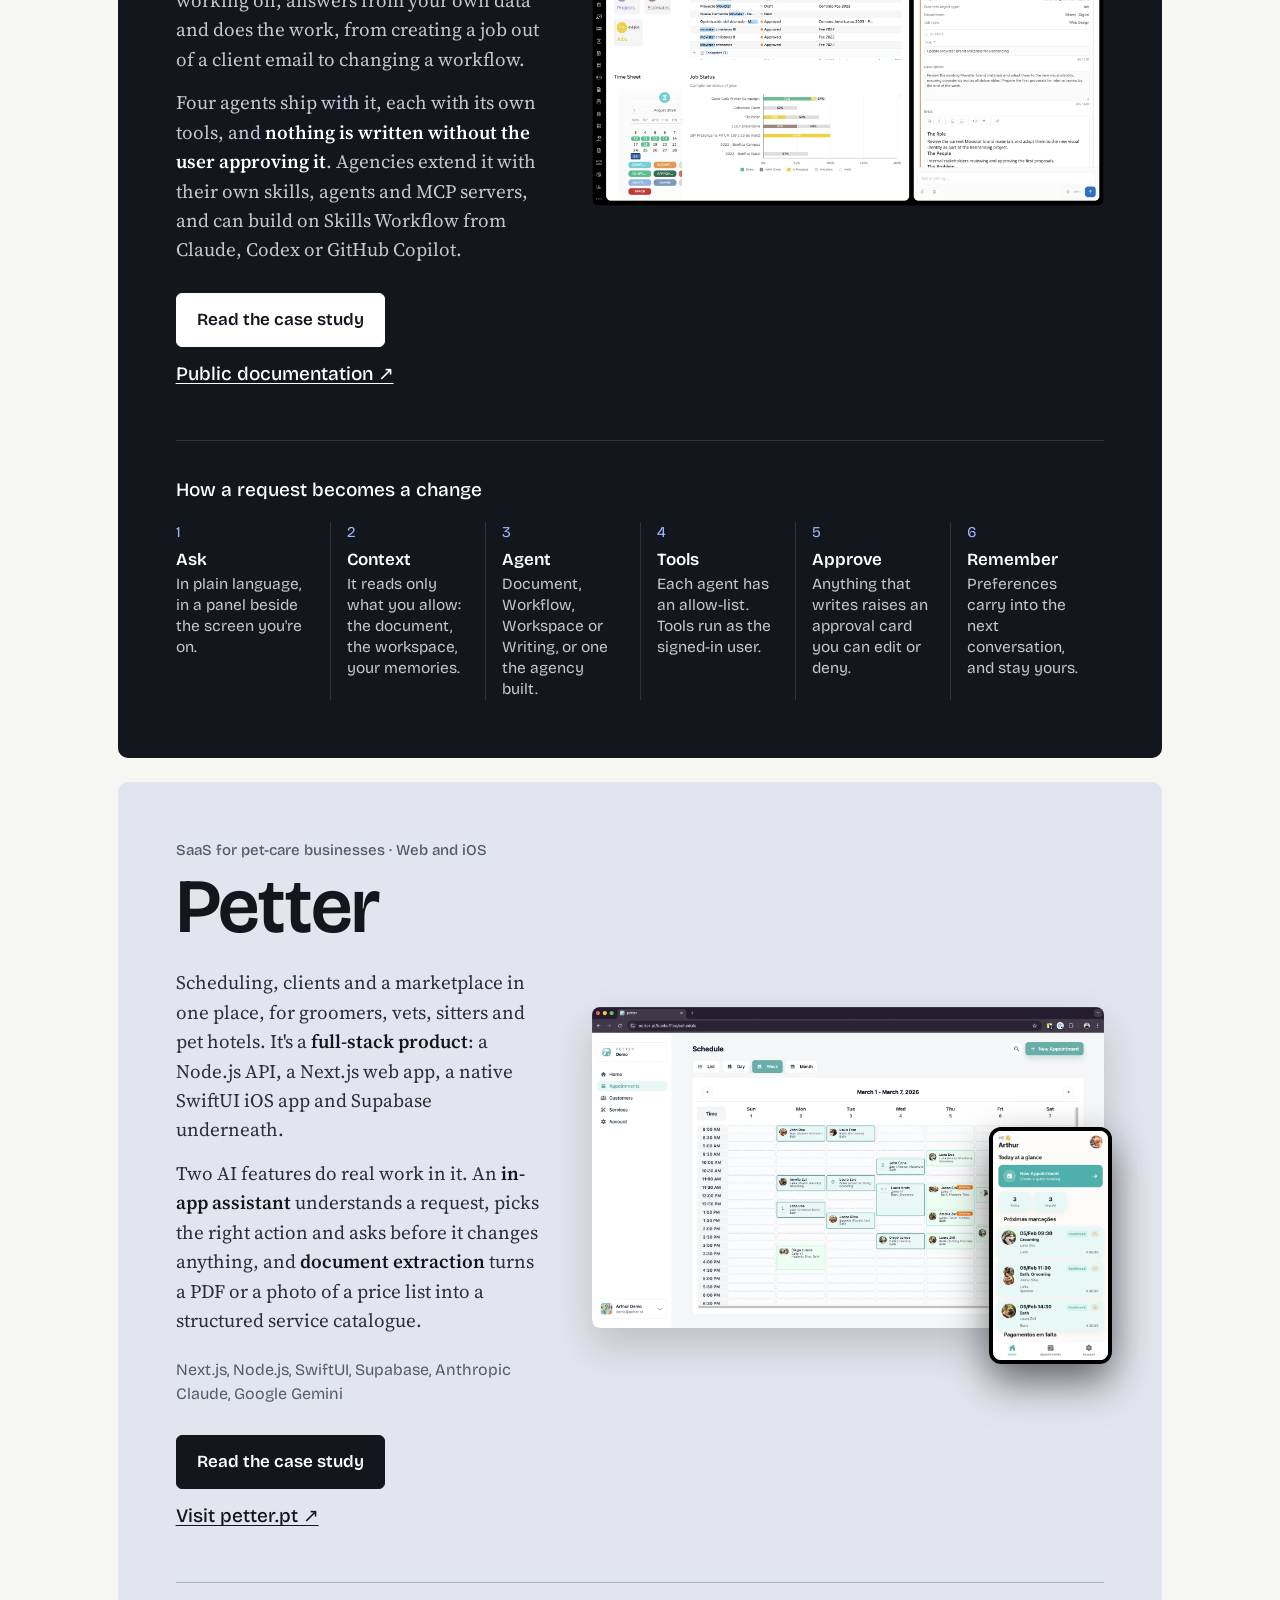
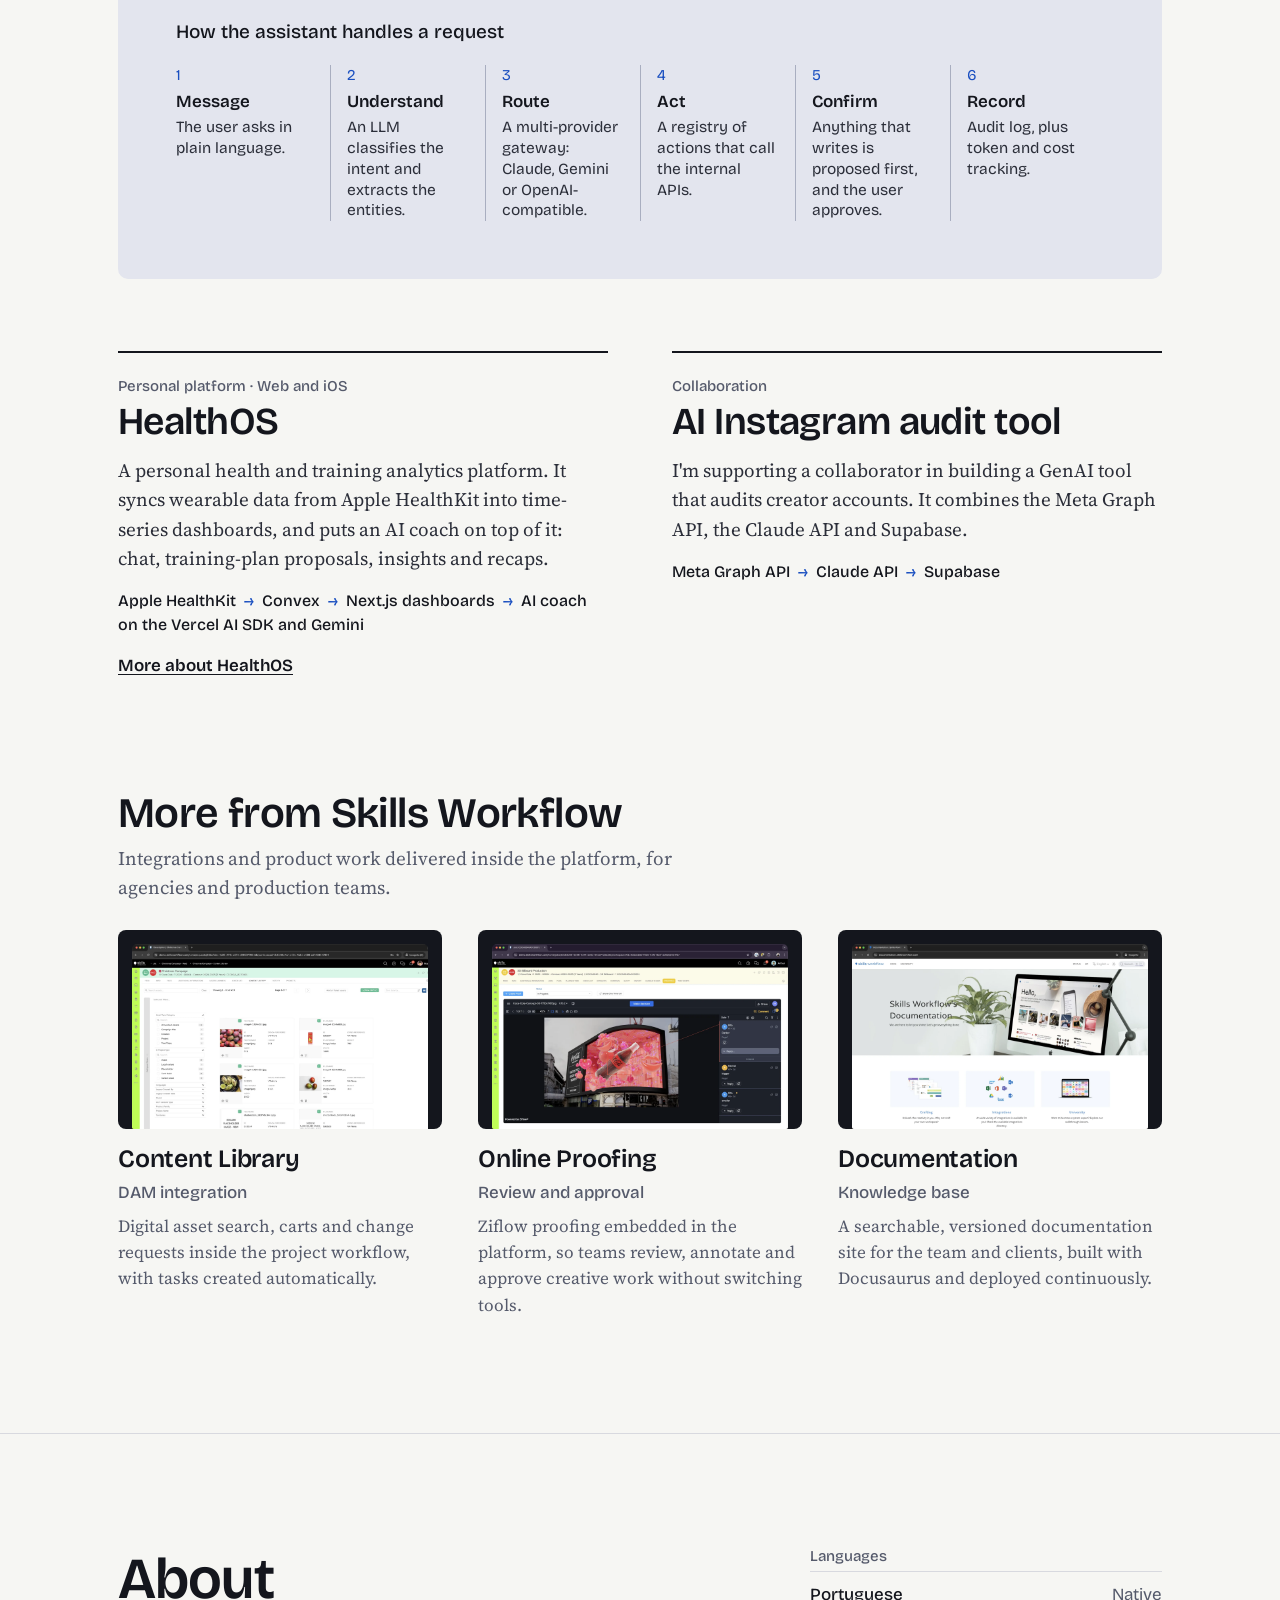
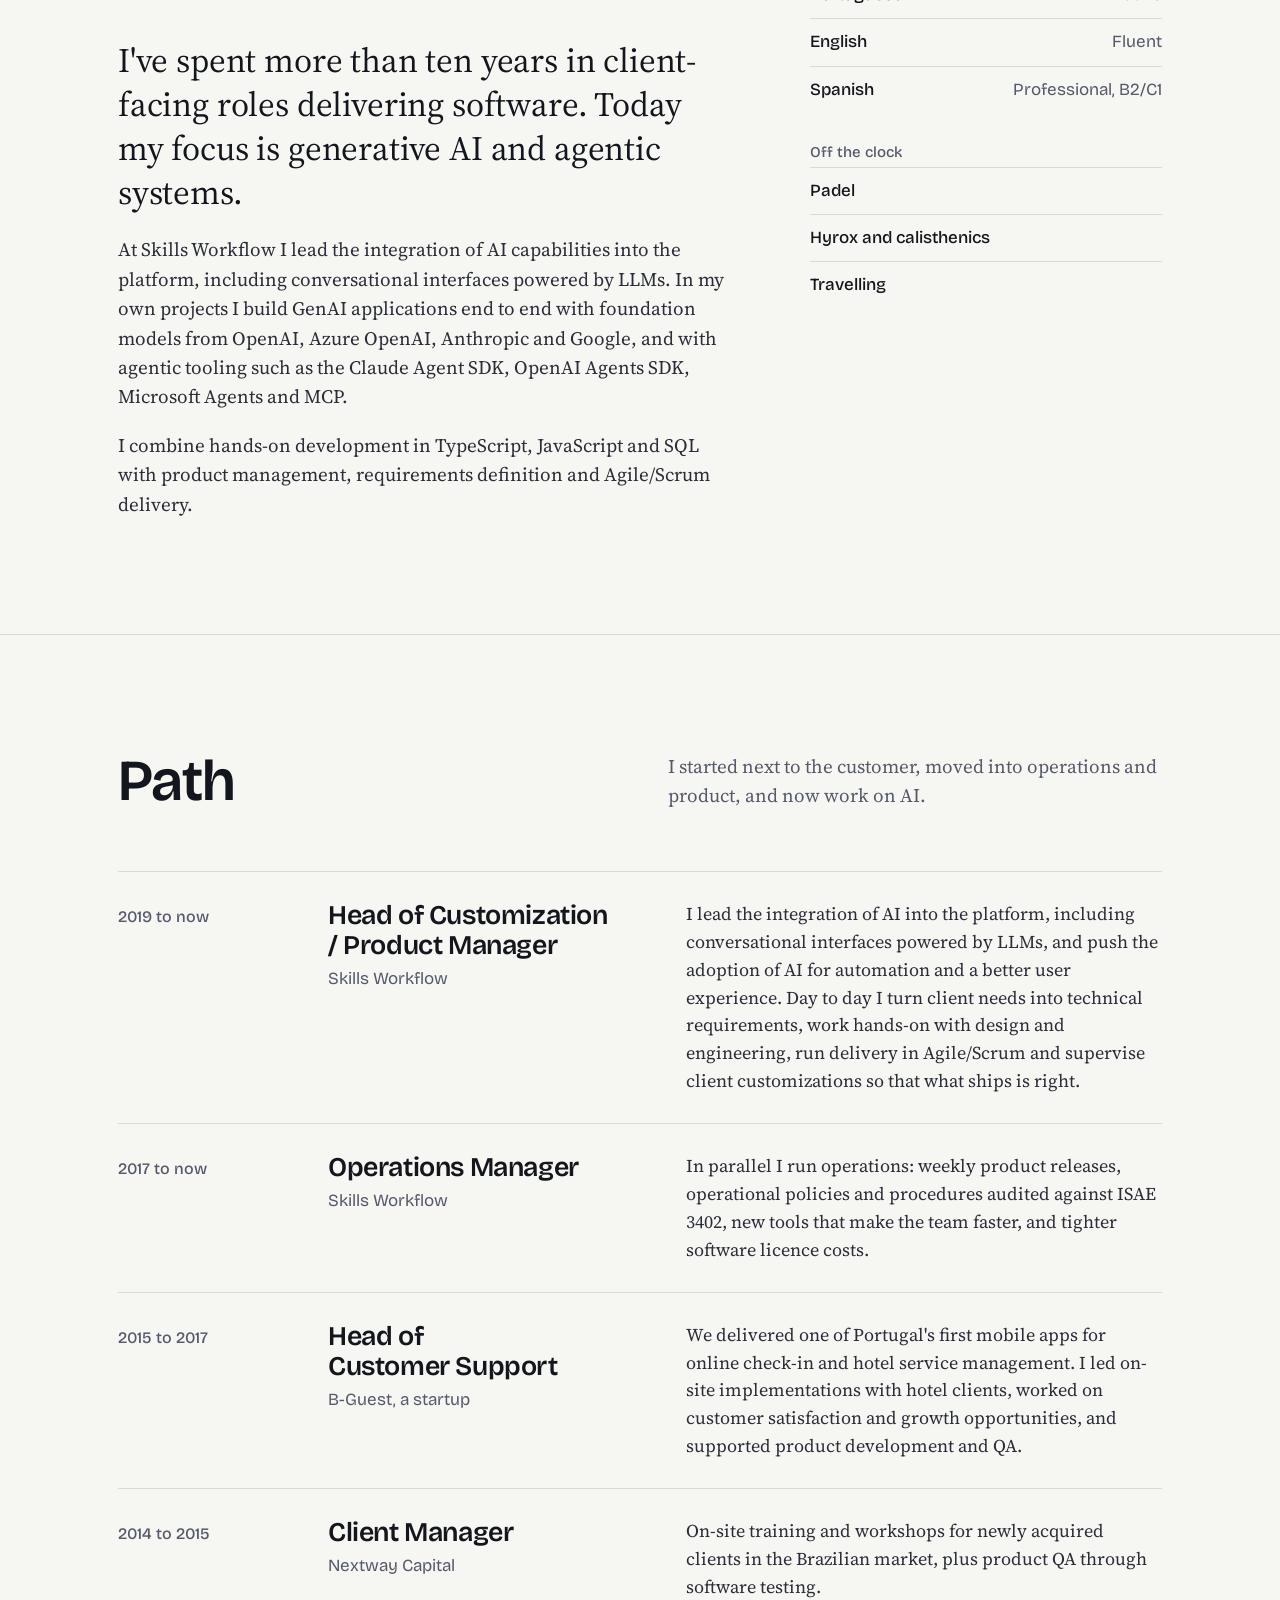
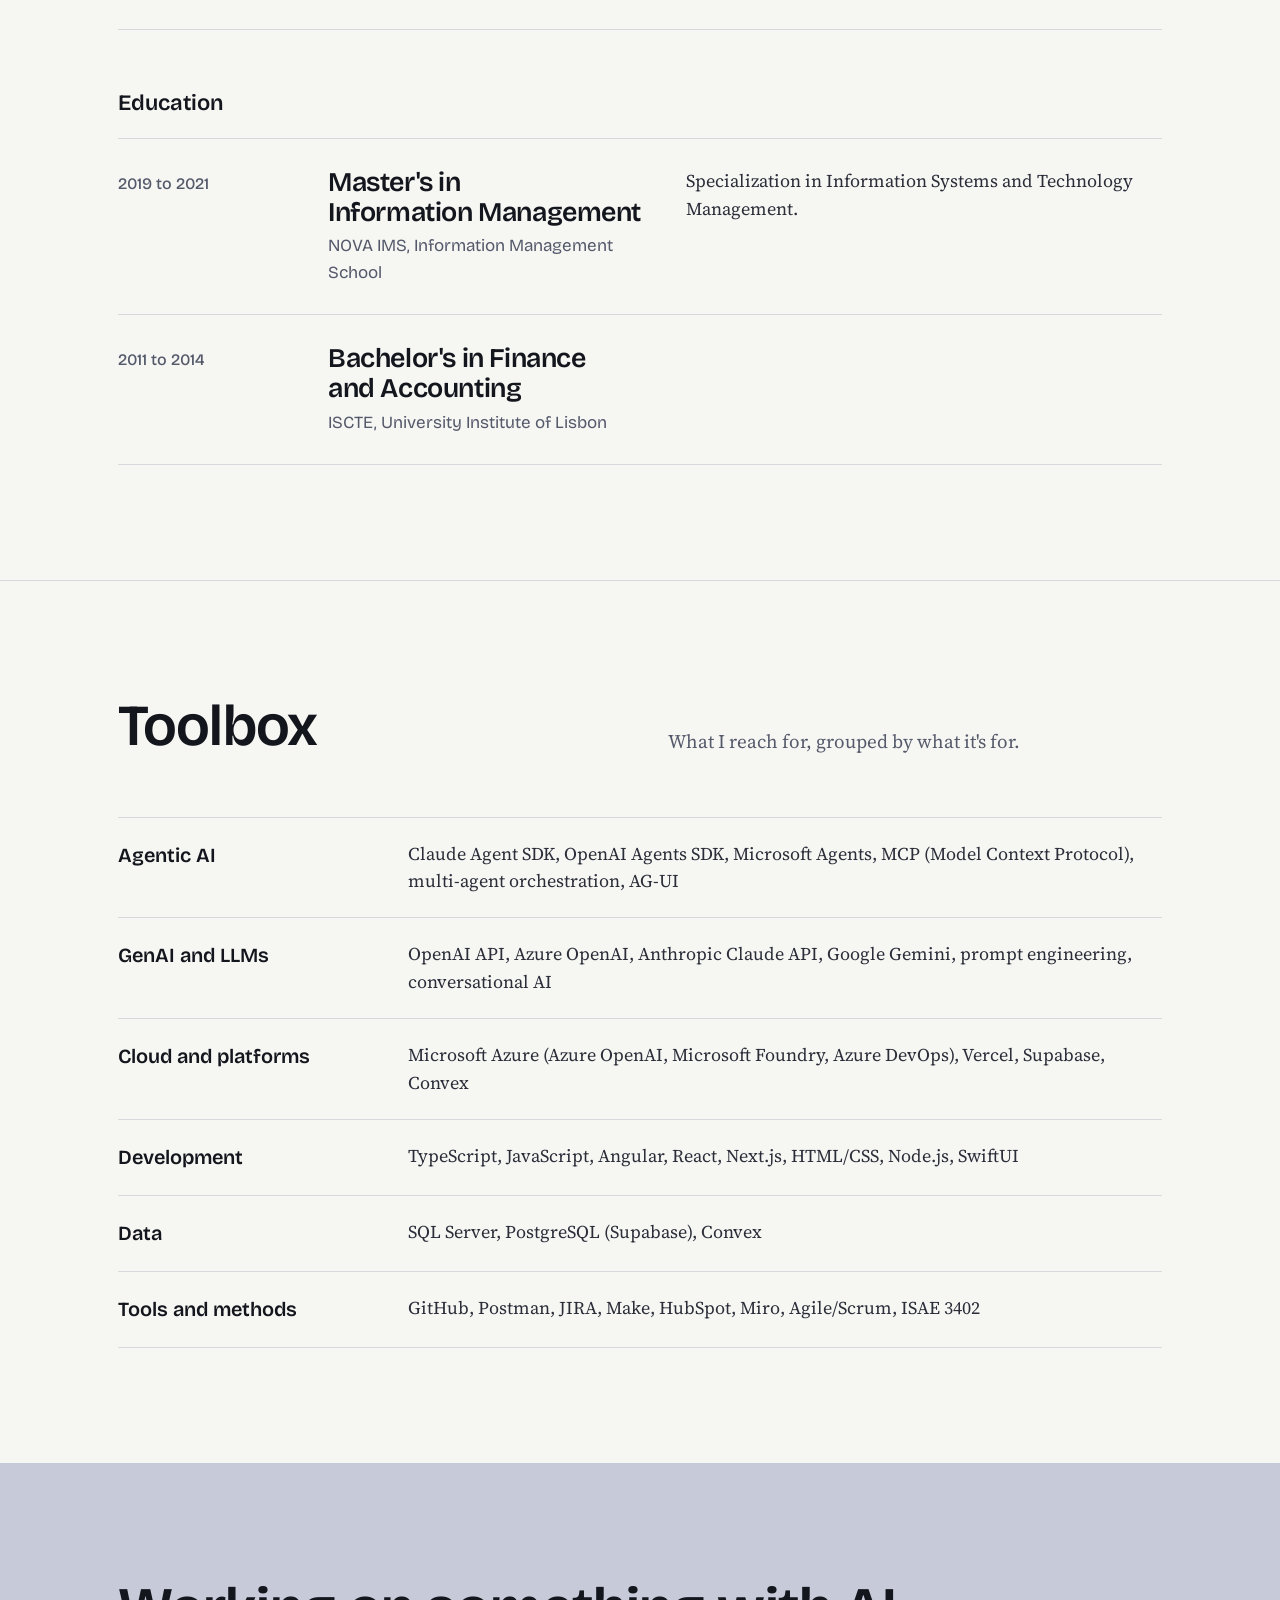
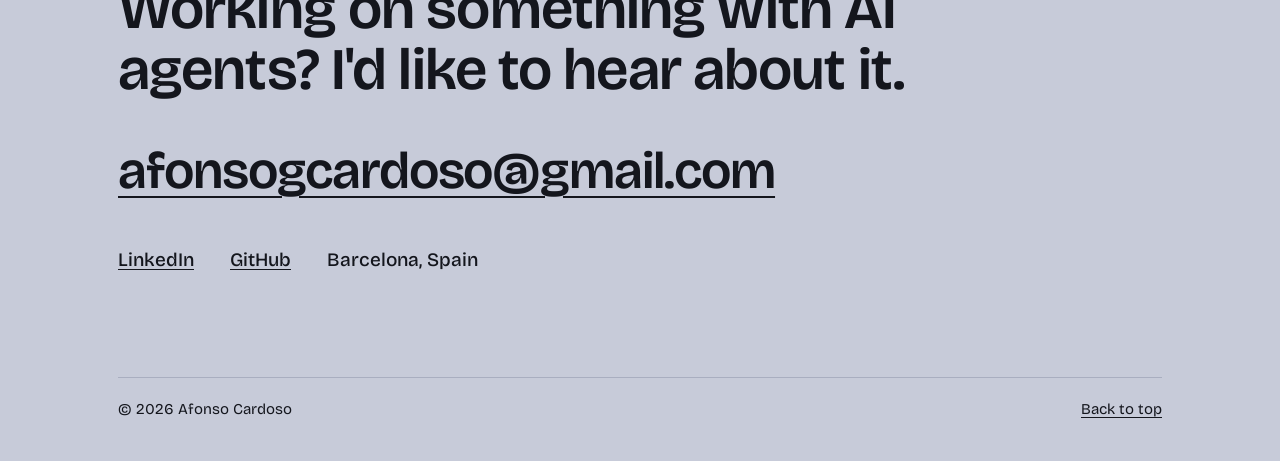
==== commit 48a95c59: "Add Skills Workflow AI as the lead project The AI work at Skills Workflow was missing from the site." ====
--- a/index.html
+++ b/index.html
@@ -4,7 +4,7 @@
   <meta charset="utf-8">
   <meta name="viewport" content="width=device-width, initial-scale=1">
   <title>Afonso Cardoso · Product Manager, Agentic &amp; Generative AI</title>
-  <meta name="description" content="Afonso Cardoso is a product manager in Barcelona who builds agentic and generative AI products end to end. Selected work: Petter, HealthOS and platform integrations at Skills Workflow.">
+  <meta name="description" content="Afonso Cardoso is a product manager in Barcelona who builds agentic and generative AI products end to end. Selected work: Skills Workflow AI, Petter and HealthOS.">
   <meta name="author" content="Afonso Cardoso">
   <link rel="canonical" href="https://afonsogcardoso.com/">
 
@@ -107,11 +107,48 @@
       <div class="wrap">
         <div class="section-intro">
           <h2>Work</h2>
-          <p>First the AI products I build myself, then platform work I've led at Skills Workflow.</p>
-        </div>
-
-        <article class="petter">
-          <div class="petter-top">
+          <p>The AI I lead at Skills Workflow, the AI products I build myself, and earlier platform work.</p>
+        </div>
+
+        <article class="feature">
+          <div class="feature-top">
+            <div>
+              <p class="label">Skills Workflow · AI for agencies · In preview</p>
+              <h3 class="long">Skills Workflow AI</h3>
+              <p>
+                I lead the integration of AI into Skills Workflow, the platform agencies run their work on.
+                It's an <strong>assistant that sits beside every screen</strong>: it reads what you're working on,
+                answers from your own data and does the work, from creating a job out of a client email to
+                changing a workflow.
+              </p>
+              <p>
+                Four agents ship with it, each with its own tools, and <strong>nothing is written without
+                the user approving it</strong>. Agencies extend it with their own skills, agents and MCP servers,
+                and can build on Skills Workflow from Claude, Codex or GitHub Copilot.
+              </p>
+              <div class="actions">
+                <a class="btn" href="project.html?id=skills-workflow-ai">Read the case study</a>
+                <a href="https://documentation.skillsworkflow.com/docs/ai/agents" target="_blank" rel="noopener">Public documentation ↗</a>
+              </div>
+            </div>
+            <img class="solo" src="assets/img/work/sw-ai-assistant.webp" alt="The Skills Workflow AI Assistant panel asking the user to approve a job before creating it" width="1800" height="1129" loading="lazy">
+          </div>
+
+          <div class="how">
+            <p>How a request becomes a change</p>
+            <ol class="steps">
+              <li><b>Ask</b>In plain language, in a panel beside the screen you're on.</li>
+              <li><b>Context</b>It reads only what you allow: the document, the workspace, your memories.</li>
+              <li><b>Agent</b>Document, Workflow, Workspace or Writing, or one the agency built.</li>
+              <li><b>Tools</b>Each agent has an allow-list. Tools run as the signed-in user.</li>
+              <li><b>Approve</b>Anything that writes raises an approval card you can edit or deny.</li>
+              <li><b>Remember</b>Preferences carry into the next conversation, and stay yours.</li>
+            </ol>
+          </div>
+        </article>
+
+        <article class="feature light">
+          <div class="feature-top">
             <div>
               <p class="label">SaaS for pet-care businesses · Web and iOS</p>
               <h3>Petter</h3>
@@ -175,7 +212,7 @@
         </div>
 
         <div class="sub">
-          <h3>At Skills Workflow</h3>
+          <h3>More from Skills Workflow</h3>
           <p>Integrations and product work delivered inside the platform, for agencies and production teams.</p>
         </div>
 
--- a/assets/css/style.css
+++ b/assets/css/style.css
@@ -127,24 +127,24 @@
 @media (max-width: 820px) { .section-intro { grid-template-columns: 1fr; } }
 .rule { border-top: 1px solid var(--line); }
 
-/* ---------- Petter ---------- */
-.petter { background: var(--night); color: var(--night-text); border-radius: 10px; padding: clamp(24px, 4.5vw, 60px); }
-.petter h3, .petter strong, .petter b { color: #fff; }
-.petter-top { display: grid; grid-template-columns: minmax(0, 5fr) minmax(0, 7fr); gap: clamp(28px, 4vw, 60px); align-items: center; }
-.petter .label { color: var(--night-text); }
-.petter h3 { font-size: clamp(44px, 6vw, 80px); margin: 6px 0 20px; }
-.petter p + p { margin-top: 14px; }
-.petter strong { font-weight: 600; }
-.petter .stack { font-family: var(--display); font-size: 16px; margin-top: 22px; color: var(--night-text); }
-.petter .actions { display: flex; flex-wrap: wrap; gap: 12px 22px; align-items: center; margin-top: 28px; }
-.petter .btn { border-color: #fff; background: #fff; color: var(--night); }
-.petter .btn:hover { background: var(--night-accent); border-color: var(--night-accent); color: var(--night); }
-.petter .actions a:not(.btn) { font-family: var(--display); font-weight: 500; color: #fff; }
-.petter .actions a:not(.btn):hover { color: var(--night-accent); }
+/* ---------- Featured projects (dark, and a light variant) ---------- */
+.feature { background: var(--night); color: var(--night-text); border-radius: 10px; padding: clamp(24px, 4.5vw, 60px); }
+.feature h3, .feature strong, .feature b { color: #fff; }
+.feature-top { display: grid; grid-template-columns: minmax(0, 5fr) minmax(0, 7fr); gap: clamp(28px, 4vw, 60px); align-items: center; }
+.feature .label { color: var(--night-text); }
+.feature h3 { font-size: clamp(44px, 6vw, 80px); margin: 6px 0 20px; }
+.feature p + p { margin-top: 14px; }
+.feature strong { font-weight: 600; }
+.feature .stack { font-family: var(--display); font-size: 16px; margin-top: 22px; color: var(--night-text); }
+.feature .actions { display: flex; flex-wrap: wrap; gap: 12px 22px; align-items: center; margin-top: 28px; }
+.feature .btn { border-color: #fff; background: #fff; color: var(--night); }
+.feature .btn:hover { background: var(--night-accent); border-color: var(--night-accent); color: var(--night); }
+.feature .actions a:not(.btn) { font-family: var(--display); font-weight: 500; color: #fff; }
+.feature .actions a:not(.btn):hover { color: var(--night-accent); }
 .shots { position: relative; padding-bottom: 7%; }
 .shots .web { border-radius: 8px; width: 100%; }
 .shots .phone { position: absolute; right: -1.5%; bottom: 0; width: 24%; border-radius: 12px; border: 4px solid #000; box-shadow: 0 18px 40px rgba(0, 0, 0, .55); }
-@media (max-width: 900px) { .petter-top { grid-template-columns: 1fr; } .shots { order: -1; } }
+@media (max-width: 900px) { .feature-top { grid-template-columns: 1fr; } .shots { order: -1; } }
 
 .how { margin-top: clamp(28px, 4vw, 52px); padding-top: clamp(22px, 3vw, 34px); border-top: 1px solid var(--night-line); }
 .how > p { font-family: var(--display); font-weight: 500; color: #fff; font-size: 19px; margin-bottom: 18px; }
@@ -241,19 +241,20 @@
 @media (max-width: 860px) { .p-head { grid-template-columns: 1fr; } .p-head .label { padding-top: 0; } }
 
 .stage { background: var(--night); border-radius: 10px; padding: clamp(12px, 3vw, 40px); }
-.stage img { border-radius: 8px; width: 100%; aspect-ratio: 1800 / 1124; }
+.stage img { border-radius: 8px; width: 100%; aspect-ratio: auto 1800 / 1124; }
 .stage a { display: block; }
 .grid-shots { display: grid; gap: 16px; }
 .grid-shots.cols-2 { grid-template-columns: repeat(2, minmax(0, 1fr)); }
 .grid-shots.cols-3 { grid-template-columns: repeat(3, minmax(0, 1fr)); }
 .grid-shots figure { background: var(--night); border-radius: 8px; padding: 12px 12px 0; }
-.grid-shots img { border-radius: 5px; width: 100%; aspect-ratio: 1800 / 1124; }
+.grid-shots img { border-radius: 5px; width: 100%; aspect-ratio: auto 1800 / 1124; }
 .grid-shots figcaption, .phones figcaption { font-family: var(--display); font-size: 15px; color: var(--night-text); padding: 10px 2px 12px; }
 @media (max-width: 820px) { .grid-shots.cols-2, .grid-shots.cols-3 { grid-template-columns: 1fr; } }
 
 .phones { display: grid; grid-template-columns: repeat(3, minmax(0, 1fr)); gap: clamp(12px, 3vw, 40px); background: var(--night); border-radius: 10px; padding: clamp(20px, 5vw, 60px) clamp(20px, 9vw, 130px) clamp(6px, 2vw, 20px); }
-.phones img { border-radius: clamp(10px, 2vw, 20px); width: 100%; aspect-ratio: 720 / 1431; }
+.phones img { border-radius: clamp(10px, 2vw, 20px); width: 100%; aspect-ratio: auto 720 / 1431; }
 .phones figcaption { text-align: center; }
+.phones { align-items: start; }
 @media (max-width: 560px) { .phones { grid-template-columns: 1fr 1fr; padding: 18px 18px 4px; } .phones figure:last-child { display: none; } }
 
 .points { display: grid; gap: 28px clamp(24px, 4vw, 48px); }
@@ -288,7 +289,24 @@
 }
 
 @media print {
-  .top nav, .skip, .hero .actions, .petter .actions { display: none; }
+  .top nav, .skip, .hero .actions, .feature .actions { display: none; }
   body { font-size: 12pt; }
   .section { padding: 28px 0; }
 }
+
+/* Light variant of a featured project, tinted with the portrait colour */
+.feature + .feature { margin-top: 24px; }
+.feature.light { background: #e3e5ee; color: var(--text); }
+.feature.light h3, .feature.light strong, .feature.light b, .feature.light .how > p { color: var(--ink); }
+.feature.light .label, .feature.light .stack { color: var(--muted); }
+.feature.light .btn { background: var(--ink); border-color: var(--ink); color: #fff; }
+.feature.light .btn:hover { background: var(--accent); border-color: var(--accent); color: #fff; }
+.feature.light .actions a:not(.btn) { color: var(--ink); }
+.feature.light .actions a:not(.btn):hover { color: var(--accent); }
+.feature.light .how { border-top-color: var(--band-line); }
+.feature.light .steps li + li { border-left-color: var(--band-line); }
+.feature.light .steps li::before { color: var(--accent); }
+.feature.light .shots .web { box-shadow: 0 18px 40px rgba(20, 22, 29, .18); }
+.feature .solo { border-radius: 8px; width: 100%; }
+@media (max-width: 460px) { .feature.light .steps li, .feature.light .steps li + li { border-top-color: var(--band-line); } }
+.feature h3.long { font-size: clamp(36px, 4.2vw, 56px); margin-top: 10px; }
